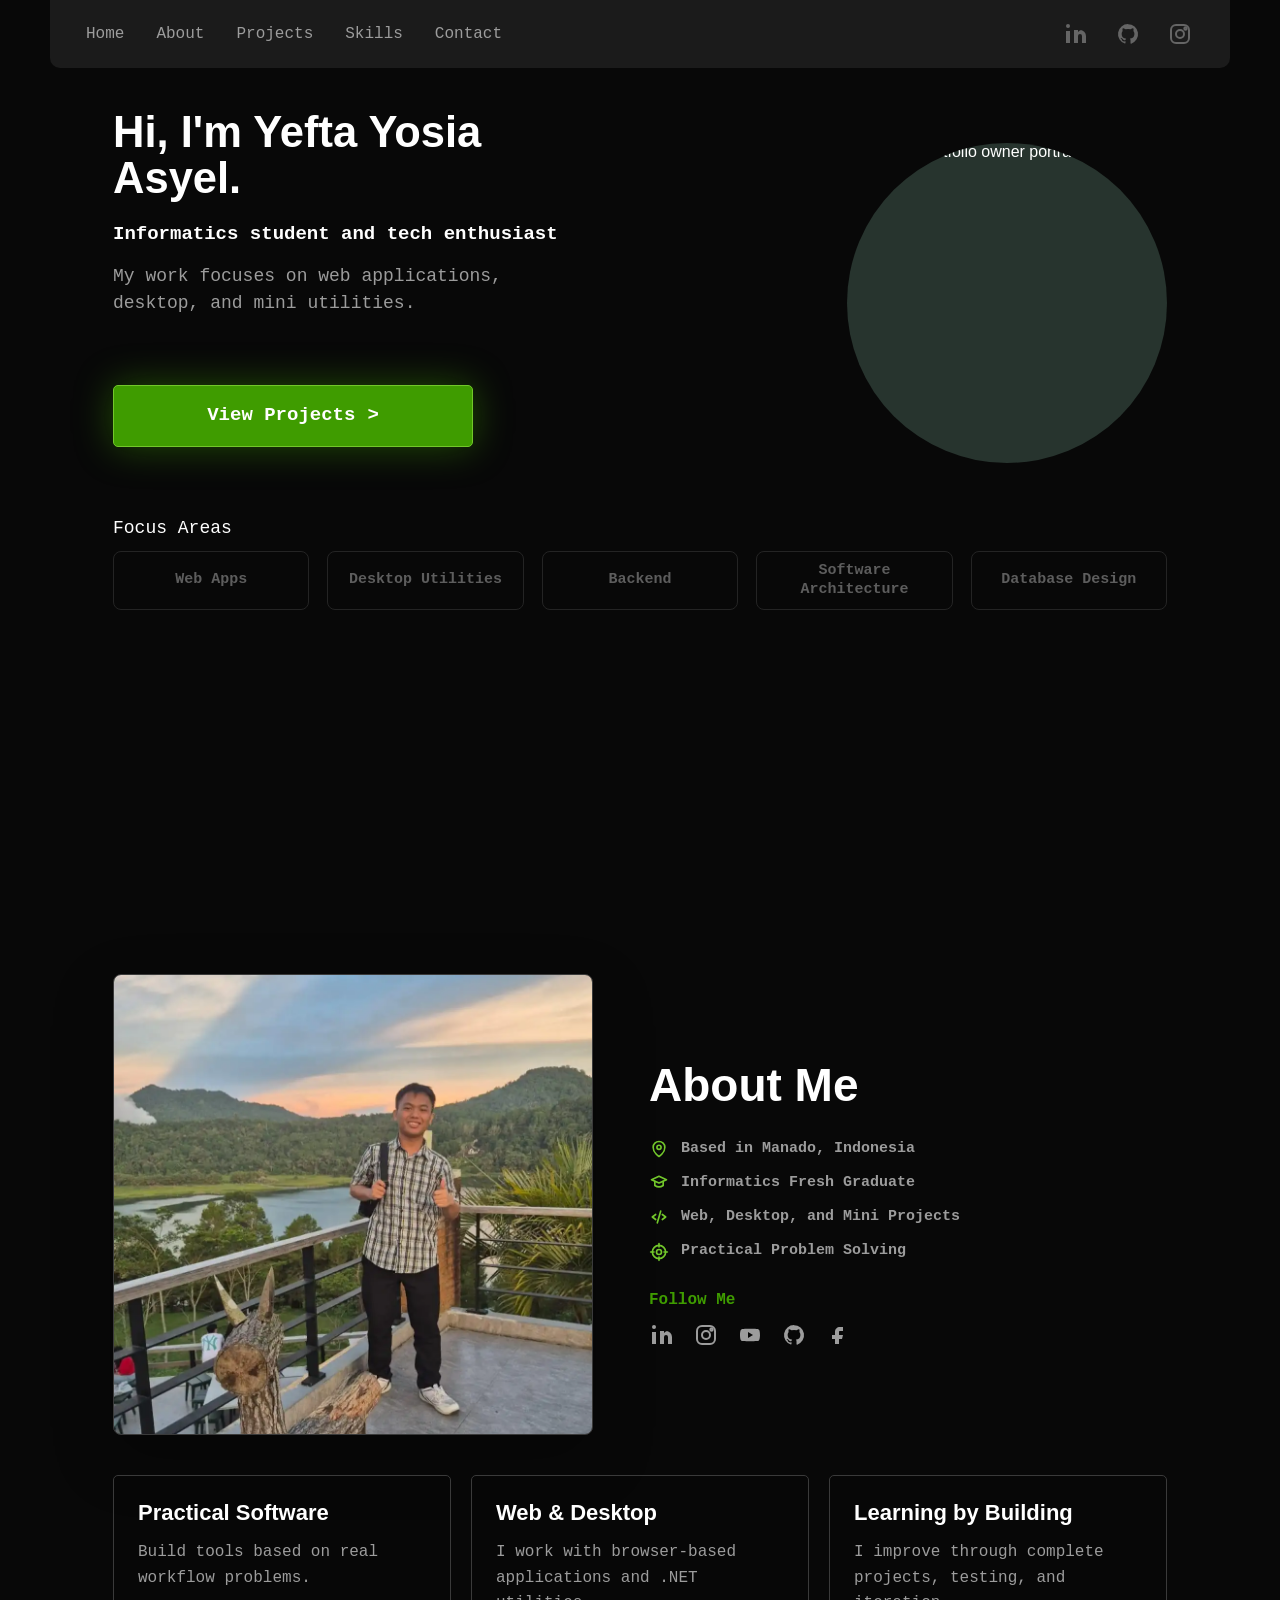
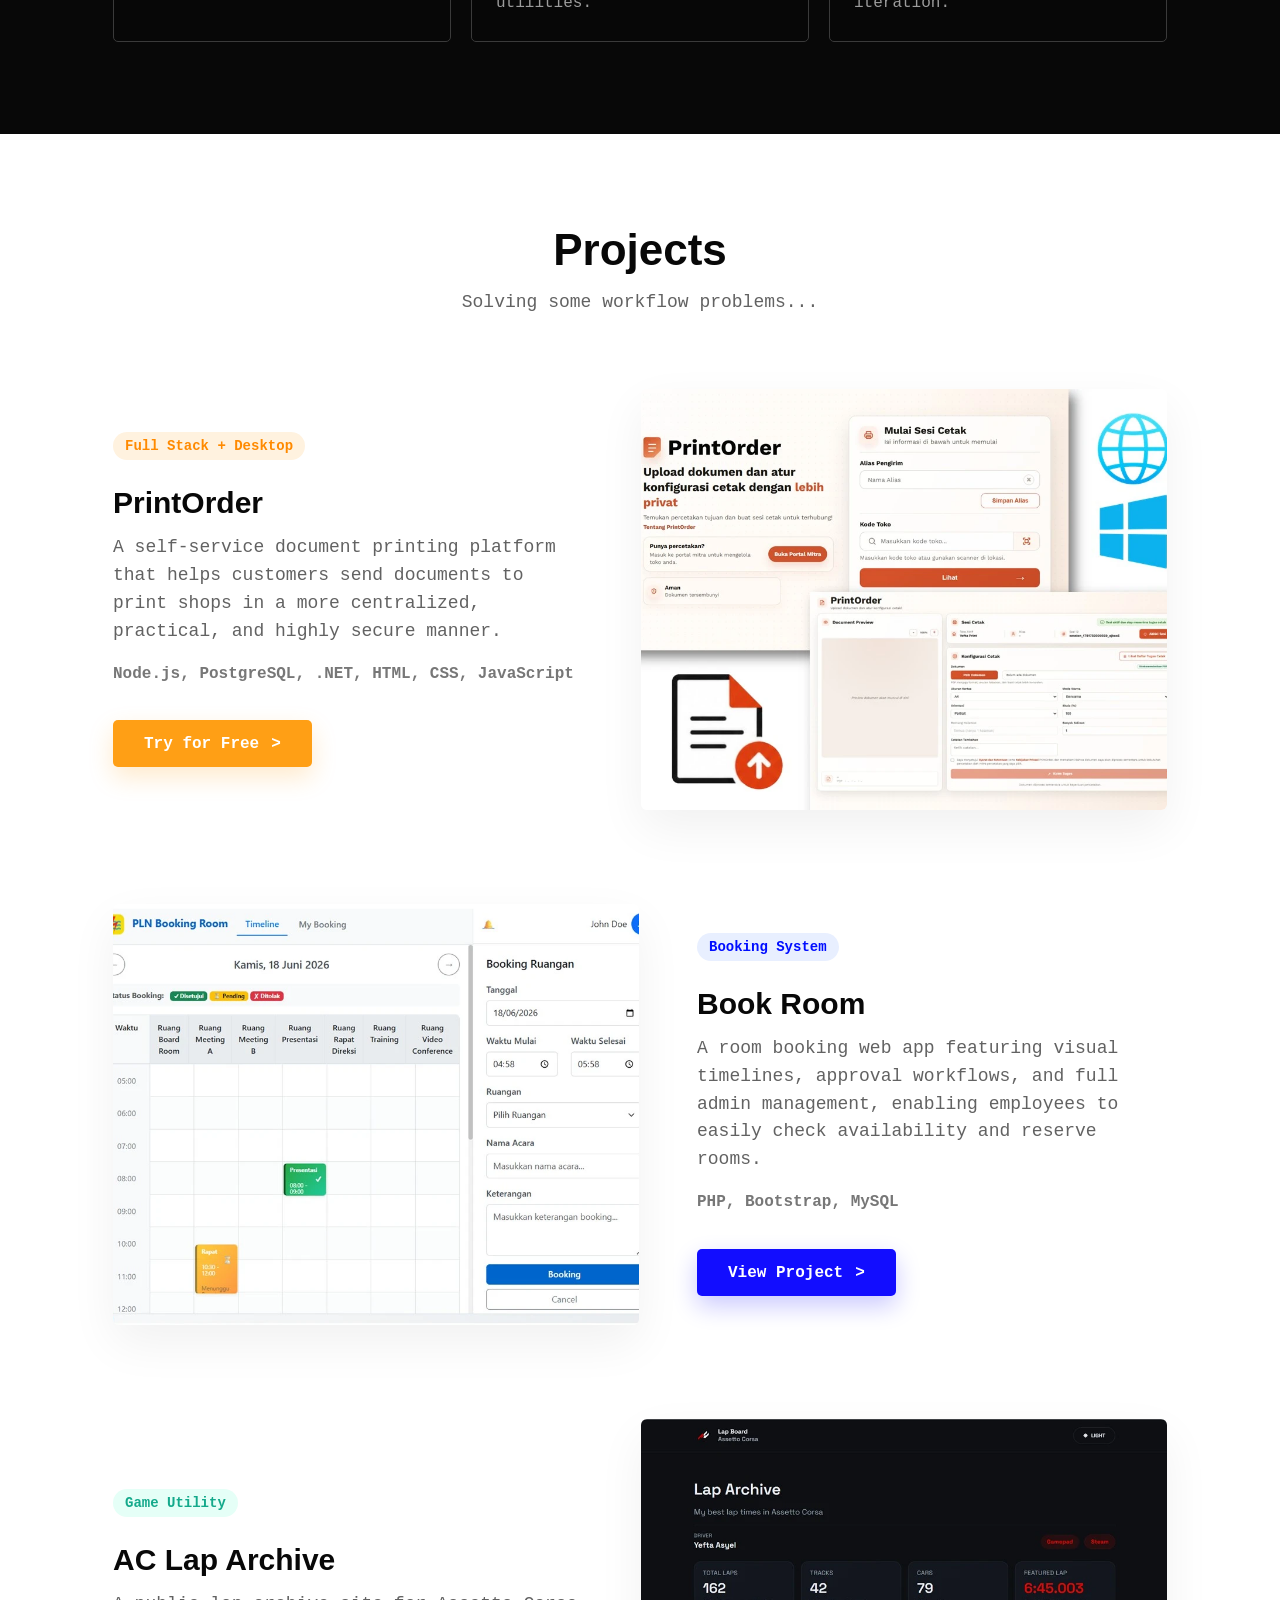
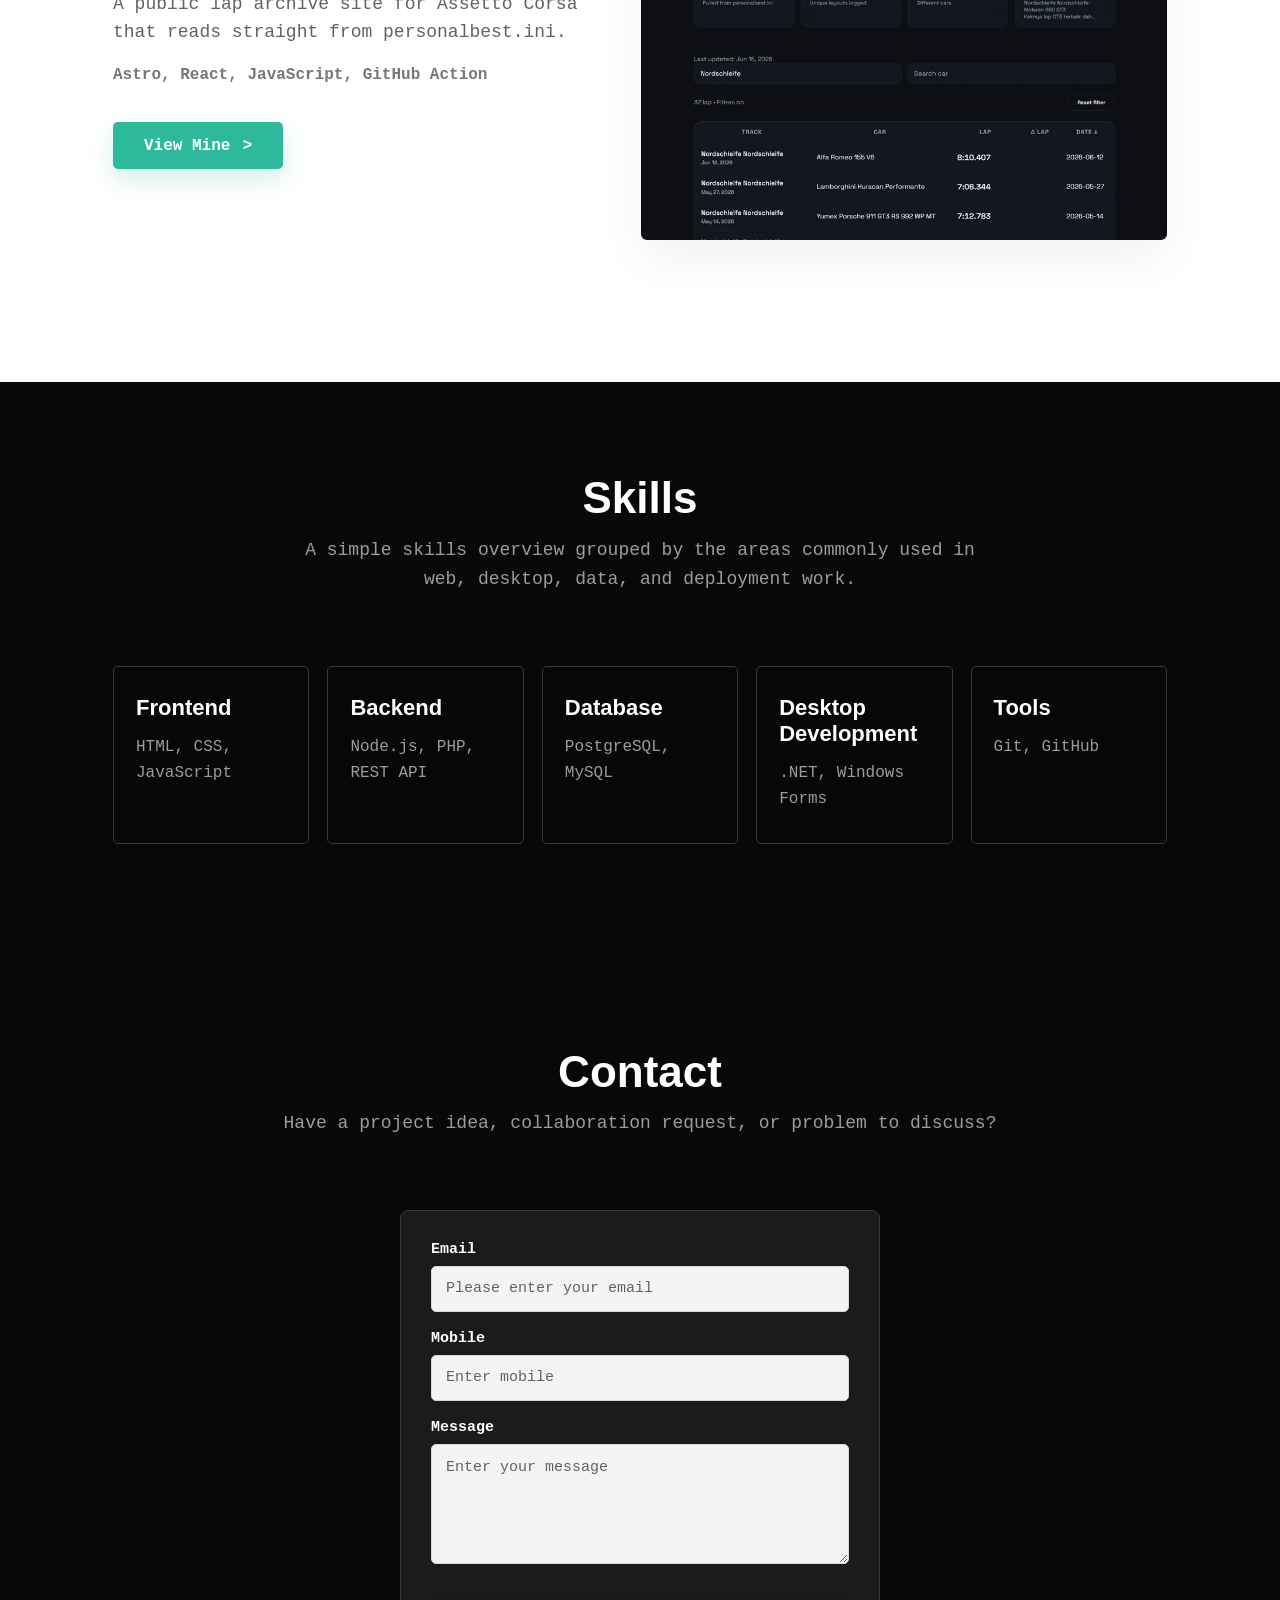
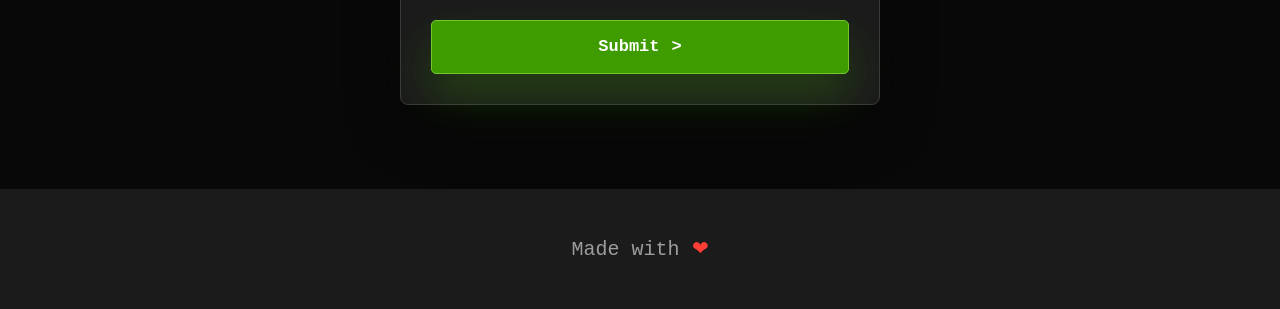
==== index.html @ e1fd6b93 "rapikan kontak" ====
<!doctype html>
<html lang="en">
  <head>
    <meta charset="UTF-8" />
    <meta name="viewport" content="width=device-width, initial-scale=1.0" />
    <title>Portfolio</title>
    <link rel="stylesheet" href="styles.css" />
  </head>
  <body>
    <header class="site-header" aria-label="Primary navigation">
      <button
        class="nav-toggle"
        type="button"
        aria-label="Open navigation"
        aria-controls="primary-navigation"
        aria-expanded="false"
      >
        <span aria-hidden="true"></span>
        <span aria-hidden="true"></span>
        <span aria-hidden="true"></span>
      </button>

      <div class="nav-overlay" hidden></div>

      <div class="nav-shell" id="primary-navigation">
        <button class="nav-close" type="button" aria-label="Close navigation">
          <span aria-hidden="true">x</span>
        </button>

        <a class="nav-link" href="#home">Home</a>
        <a class="nav-link" href="#about">About</a>
        <a class="nav-link" href="#projects">Projects</a>
        <a class="nav-link" href="#skills">Skills</a>
        <a class="nav-link" href="#contact">Contact</a>

        <div class="social-links" aria-label="Social links">
          <a
            href="https://www.linkedin.com/in/yefta-yosia-asyel/"
            aria-label="LinkedIn"
            target="_blank"
            rel="noopener noreferrer"
          >
            <svg aria-hidden="true" viewBox="0 0 24 24">
              <path d="M16 8a6 6 0 0 1 6 6v7h-4v-7a2 2 0 0 0-4 0v7h-4v-13h4v2a5 5 0 0 1 4-2z" />
              <path d="M2 9h4v12h-4z" />
              <circle cx="4" cy="4" r="2" />
            </svg>
          </a>
          <a
            href="https://github.com/yeftakun"
            aria-label="GitHub"
            target="_blank"
            rel="noopener noreferrer"
          >
            <svg aria-hidden="true" viewBox="0 0 24 24">
              <path d="M12 2a10 10 0 0 0-3.16 19.49c.5.09.68-.22.68-.48v-1.7c-2.78.61-3.37-1.18-3.37-1.18-.45-1.16-1.11-1.47-1.11-1.47-.91-.62.07-.61.07-.61 1 .07 1.53 1.03 1.53 1.03.9 1.52 2.35 1.08 2.92.83.09-.65.35-1.08.64-1.33-2.22-.25-4.55-1.11-4.55-4.94 0-1.09.39-1.98 1.03-2.68-.1-.25-.45-1.27.1-2.65 0 0 .84-.27 2.75 1.02a9.54 9.54 0 0 1 5 0c1.91-1.29 2.75-1.02 2.75-1.02.55 1.38.2 2.4.1 2.65.64.7 1.03 1.59 1.03 2.68 0 3.84-2.34 4.69-4.57 4.94.36.31.68.92.68 1.86v2.76c0 .27.18.58.69.48a10 10 0 0 0-3.17-19.49z" />
            </svg>
          </a>
          <a
            href="https://www.instagram.com/yeftaasyel_/"
            aria-label="Instagram"
            target="_blank"
            rel="noopener noreferrer"
          >
            <svg aria-hidden="true" viewBox="0 0 24 24">
              <rect x="3" y="3" width="18" height="18" rx="5" />
              <circle cx="12" cy="12" r="4" />
              <circle cx="17.5" cy="6.5" r="1.2" />
            </svg>
          </a>
        </div>
      </div>
    </header>

    <main>
      <section class="hero-section" id="home">
        <div class="section-container hero-grid">
          <div class="hero-copy">
            <h1>Hi, I'm Yefta Yosia Asyel.</h1>
            <p class="hero-subheading">
              Informatics student and tech enthusiast
            </p>
            <p class="hero-description">
              My work focuses on web applications, desktop, and mini utilities.
            </p>
            <a class="cta-button cta-green" href="#projects">
              View Projects <span aria-hidden="true">></span>
            </a>
          </div>

          <div class="portrait-wrap">
            <img
              src="https://scontent.fmdc6-1.fna.fbcdn.net/v/t39.30808-6/590082887_1522948548824289_4684781760330734778_n.jpg?stp=dst-jpg_tt6&cstp=mx1080x1080&ctp=s1080x1080&_nc_cat=110&ccb=1-7&_nc_sid=a5f93a&_nc_eui2=AeEjIYuPUlAm6ITWFeLBj4G2fKQjZ8ESHdZ8pCNnwRId1uF_0216mT4G0S9GweAR0f6KRs149ihVPIhjVGpaO3bj&_nc_ohc=1sNRe5GZF7UQ7kNvwHxIr3h&_nc_oc=AdouYyumehedOtylFEv841rSH78BgmCfIzrLJ1deoXP-oBXjLKOndJY1gfEC2J34HZI&_nc_zt=23&_nc_ht=scontent.fmdc6-1.fna&_nc_gid=cfUe8DYJibNcv9o11sJKpQ&_nc_ss=7b2a8&oh=00_Af9BgpWBXrJ7CWlkf1gG_jcKTpp5IGpr0DIE8AGZRCFAqA&oe=6A388CBA"
              alt="Smiling portfolio owner portrait"
            />
          </div>
        </div>
        <br>
        <div class="section-container focus-areas">
          <p>Focus Areas</p>
          <div class="focus-grid" aria-label="Current focus areas">
            <div class="focus-card">Web Apps</div>
            <div class="focus-card">Desktop Utilities</div>
            <div class="focus-card">Backend</div>
            <div class="focus-card">Software Architecture</div>
            <div class="focus-card">Database Design</div>
          </div>
        </div>
      </section>

      <section class="about-section" id="about">
        <div class="section-container">
          <div class="about-layout">
            <div class="about-profile">
              <div class="about-image-wrap">
                <img
                  class="about-image"
                  src="assets/about-pic.webp"
                  alt="Yefta Yosia Asyel portrait"
                />
              </div>
            </div>

            <div class="about-info">
              <h2>About Me</h2>
              <div class="about-info-list" aria-label="Background">
                <div class="about-info-item">
                  <svg aria-hidden="true" viewBox="0 0 24 24">
                    <path d="M12 21s7-4.4 7-11a7 7 0 0 0-14 0c0 6.6 7 11 7 11z" />
                    <circle cx="12" cy="10" r="2.5" />
                  </svg>
                  <span>Based in Manado, Indonesia</span>
                </div>
                <div class="about-info-item">
                  <svg aria-hidden="true" viewBox="0 0 24 24">
                    <path d="M3 8l9-4 9 4-9 4-9-4z" />
                    <path d="M7 10v5c3 2 7 2 10 0v-5" />
                  </svg>
                  <span>Informatics Fresh Graduate</span>
                </div>
                <div class="about-info-item">
                  <svg aria-hidden="true" viewBox="0 0 24 24">
                    <path d="M8 9l-4 3 4 3" />
                    <path d="M16 9l4 3-4 3" />
                    <path d="M14 5l-4 14" />
                  </svg>
                  <span>Web, Desktop, and Mini Projects</span>
                </div>
                <div class="about-info-item">
                  <svg aria-hidden="true" viewBox="0 0 24 24">
                    <circle cx="12" cy="12" r="8" />
                    <circle cx="12" cy="12" r="3" />
                    <path d="M12 2v4" />
                    <path d="M12 18v4" />
                    <path d="M2 12h4" />
                    <path d="M18 12h4" />
                  </svg>
                  <span>Practical Problem Solving</span>
                </div>
              </div>

              <div class="about-social">
                <p class="about-social-title">Follow Me</p>
                <div class="about-social-links" aria-label="About social links">
                  <a class="about-social-link" href="https://www.linkedin.com/in/yefta-yosia-asyel" aria-label="LinkedIn">
                    <svg aria-hidden="true" viewBox="0 0 24 24">
                      <path d="M16 8a6 6 0 0 1 6 6v7h-4v-7a2 2 0 0 0-4 0v7h-4v-13h4v2a5 5 0 0 1 4-2z" />
                      <path d="M2 9h4v12h-4z" />
                      <circle cx="4" cy="4" r="2" />
                    </svg>
                  </a>
                  <a class="about-social-link" href="https://www.instagram.com/yeftaasyel_/" aria-label="Instagram">
                    <svg aria-hidden="true" viewBox="0 0 24 24">
                      <rect x="3" y="3" width="18" height="18" rx="5" />
                      <circle cx="12" cy="12" r="4" />
                      <circle cx="17.5" cy="6.5" r="1.2" />
                    </svg>
                  </a>
                  <a class="about-social-link" href="https://www.youtube.com/@yeftakun" aria-label="YouTube">
                    <svg aria-hidden="true" viewBox="0 0 24 24">
                      <path d="M22 12s0-4-1-5.2c-.5-.7-1-.8-1.7-.9-2.5-.2-7.3-.2-7.3-.2s-4.8 0-7.3.2c-.7.1-1.2.2-1.7.9-1 1.2-1 5.2-1 5.2s0 4 1 5.2c.5.7 1 .8 1.7.9 2.5.2 7.3.2 7.3.2s4.8 0 7.3-.2c.7-.1 1.2-.2 1.7-.9 1-1.2 1-5.2 1-5.2z" />
                      <path d="M10 9l5 3-5 3z" fill="#080808" />
                    </svg>
                  </a>
                  <a class="about-social-link" href="https://github.com/yeftakun" aria-label="GitHub">
                    <svg aria-hidden="true" viewBox="0 0 24 24">
                      <path d="M12 2a10 10 0 0 0-3.16 19.49c.5.09.68-.22.68-.48v-1.7c-2.78.61-3.37-1.18-3.37-1.18-.45-1.16-1.11-1.47-1.11-1.47-.91-.62.07-.61.07-.61 1 .07 1.53 1.03 1.53 1.03.9 1.52 2.35 1.08 2.92.83.09-.65.35-1.08.64-1.33-2.22-.25-4.55-1.11-4.55-4.94 0-1.09.39-1.98 1.03-2.68-.1-.25-.45-1.27.1-2.65 0 0 .84-.27 2.75 1.02a9.54 9.54 0 0 1 5 0c1.91-1.29 2.75-1.02 2.75-1.02.55 1.38.2 2.4.1 2.65.64.7 1.03 1.59 1.03 2.68 0 3.84-2.34 4.69-4.57 4.94.36.31.68.92.68 1.86v2.76c0 .27.18.58.69.48a10 10 0 0 0-3.17-19.49z" />
                    </svg>
                  </a>
                  <a class="about-social-link" href="https://www.facebook.com/yeftaasyel.34" aria-label="Facebook">
                    <svg aria-hidden="true" viewBox="0 0 24 24">
                      <path d="M14 8h3v-4h-3c-3 0-5 2-5 5v3h-3v4h3v5h4v-5h3l1-4h-4v-3c0-.6.4-1 1-1z" />
                    </svg>
                  </a>
                </div>
              </div>
            </div>
          </div>

          <div class="about-highlight-grid">
            <article class="about-card">
              <h3>Practical Software</h3>
              <p>
                Build tools based on real workflow problems.
              </p>
            </article>
            <article class="about-card">
              <h3>Web &amp; Desktop</h3>
              <p>
                I work with browser-based applications and .NET
                utilities.
              </p>
            </article>
            <article class="about-card">
              <h3>Learning by Building</h3>
              <p>
                I improve through complete projects, testing, and iteration.
              </p>
            </article>
          </div>
        </div>
      </section>

      <section class="project-section" id="projects">
        <div class="section-container">
          <div class="section-heading">
            <h2>Projects</h2>
            <p>
              Solving some workflow problems...
            </p>
          </div>

          <article class="project-row">
            <div class="project-copy">
              <span class="project-tag tag-orange">Full Stack + Desktop</span>
              <h3>PrintOrder</h3>
              <p>
                A self-service document printing platform that helps customers send documents to print shops in a more centralized, practical, and highly secure manner.
              </p>
              <p class="project-stack">Node.js, PostgreSQL, .NET, HTML, CSS, JavaScript</p>
              <a class="cta-button cta-orange" href="https://printorder.web.id">
                Try for Free <span aria-hidden="true">></span>
              </a>
            </div>
            <img
              class="project-image"
              src="assets/proj-printorder.webp"
              alt="UX wireframe workspace"
            />
          </article>

          <article class="project-row project-row-reverse">
            <div class="project-copy">
              <span class="project-tag tag-blue">Booking System</span>
              <h3>Book Room</h3>
              <p>
                A room booking web app featuring visual timelines, approval workflows, and full admin management, enabling employees to easily check availability and reserve rooms.
              </p>
              <p class="project-stack">PHP, Bootstrap, MySQL</p>
              <a class="cta-button cta-blue" href="project-book-room.html">
                View Project <span aria-hidden="true">></span>
              </a>
            </div>
            <img
              class="project-image"
              src="assets/proj-book.webp"
              alt="Tablet with visual design sketches"
            />
          </article>

          <article class="project-row">
            <div class="project-copy">
              <span class="project-tag tag-teal">Game Utility</span>
              <h3>AC Lap Archive</h3>
              <p>
                A public lap archive site for Assetto Corsa that reads straight from <code>personalbest.ini</code>.
              </p>
              <p class="project-stack">Astro, React, JavaScript, GitHub Action</p>
              <a class="cta-button cta-teal" href="https://aclap.yeftaasyel.my.id">
                View Mine <span aria-hidden="true">></span>
              </a>
            </div>
            <img
              class="project-image"
              src="assets/proj-laparchive.webp"
              alt="Design system and analytics screen"
            />
          </article>
        </div>
      </section>

      <section class="skills-section" id="skills">
        <div class="section-container">
          <div class="section-heading">
            <h2>Skills</h2>
            <p>
              A simple skills overview grouped by the areas commonly used in
              web, desktop, data, and deployment work.
            </p>
          </div>

          <div class="skills-grid">
            <article class="skill-card">
              <h3>Frontend</h3>
              <p>HTML, CSS, JavaScript</p>
            </article>
            <article class="skill-card">
              <h3>Backend</h3>
              <p>Node.js, PHP, REST API</p>
            </article>
            <article class="skill-card">
              <h3>Database</h3>
              <p>PostgreSQL, MySQL</p>
            </article>
            <article class="skill-card">
              <h3>Desktop Development</h3>
              <p>.NET, Windows Forms</p>
            </article>
            <article class="skill-card">
              <h3>Tools</h3>
              <p>Git, GitHub</p>
            </article>
          </div>
        </div>
      </section>

      <section class="contact-section" id="contact">
        <div class="section-container">
          <div class="section-heading">
            <h2>Contact</h2>
            <p>
              Have a project idea, collaboration request, or problem to discuss?
            </p>
          </div>

          <div class="contact-card">
            <form
              id="contact-form"
              class="contact-form"
              name="contact"
              method="POST"
              data-netlify="true"
              data-netlify-recaptcha="true"
              netlify-honeypot="bot-field"
              action="/thank-you.html"
            >
              <input type="hidden" name="form-name" value="contact" />
              <input
                type="hidden"
                name="subject"
                value="New message from portfolio contact form"
              />
              <p class="hidden-field" hidden>
                <label>
                  Do not fill this out:
                  <input name="bot-field" tabindex="-1" autocomplete="off" />
                </label>
              </p>

              <label class="form-field">
                <span>Email</span>
                <input
                  type="email"
                  name="email"
                  placeholder="Please enter your email"
                  autocomplete="email"
                  required
                />
              </label>

              <label class="form-field">
                <span>Mobile</span>
                <input
                  type="tel"
                  name="mobile"
                  placeholder="Enter mobile"
                  autocomplete="tel"
                />
              </label>

              <label class="form-field">
                <span>Message</span>
                <textarea
                  name="message"
                  placeholder="Enter your message"
                  required
                ></textarea>
              </label>

              <div class="recaptcha-wrapper">
                <div data-netlify-recaptcha="true"></div>
              </div>

              <button class="cta-button cta-green contact-submit" type="submit">
                Submit <span aria-hidden="true">></span>
              </button>
            </form>
          </div>
        </div>

        <footer class="contact-footer">
          <p>Made with <span aria-hidden="true">&#10084;</span></p>
        </footer>
      </section>
    </main>

    <script>
      const body = document.body;
      const nav = document.querySelector("#primary-navigation");
      const openButton = document.querySelector(".nav-toggle");
      const closeButton = document.querySelector(".nav-close");
      const overlay = document.querySelector(".nav-overlay");
      const navLinks = nav.querySelectorAll("a");
      const mobileNavigation = window.matchMedia("(max-width: 640px)");

      function syncNavigationAccessibility() {
        const isOpen = body.classList.contains("nav-open");

        if (!mobileNavigation.matches) {
          body.classList.remove("nav-open");
          nav.removeAttribute("inert");
          nav.removeAttribute("aria-hidden");
          overlay.hidden = true;
          openButton.setAttribute("aria-expanded", "false");
          return;
        }

        if (isOpen) {
          nav.removeAttribute("inert");
          nav.removeAttribute("aria-hidden");
        } else {
          nav.setAttribute("inert", "");
          nav.setAttribute("aria-hidden", "true");
        }
      }

      function openNavigation() {
        body.classList.add("nav-open");
        openButton.setAttribute("aria-expanded", "true");
        overlay.hidden = false;
        syncNavigationAccessibility();
        closeButton.focus();
      }

      function closeNavigation(restoreFocus = false) {
        body.classList.remove("nav-open");
        openButton.setAttribute("aria-expanded", "false");
        overlay.hidden = true;
        syncNavigationAccessibility();

        if (restoreFocus) {
          openButton.focus();
        }
      }

      openButton.addEventListener("click", openNavigation);
      closeButton.addEventListener("click", () => closeNavigation(true));
      overlay.addEventListener("click", () => closeNavigation(true));
      navLinks.forEach((link) =>
        link.addEventListener("click", () => closeNavigation()),
      );

      document.addEventListener("keydown", (event) => {
        if (event.key === "Escape" && body.classList.contains("nav-open")) {
          closeNavigation(true);
        }
      });

      if (mobileNavigation.addEventListener) {
        mobileNavigation.addEventListener("change", syncNavigationAccessibility);
      } else {
        mobileNavigation.addListener(syncNavigationAccessibility);
      }

      syncNavigationAccessibility();
    </script>
    <script>
      const contactForm = document.querySelector("#contact-form");

      function getRecaptchaToken(form) {
        const recaptchaResponse = form.querySelector(
          'textarea[name="g-recaptcha-response"], input[name="g-recaptcha-response"]',
        );

        return recaptchaResponse?.value?.trim() || "";
      }

      contactForm.addEventListener("submit", async (event) => {
        event.preventDefault();

        if (!contactForm.checkValidity()) {
          contactForm.reportValidity();
          return;
        }

        const recaptchaToken = getRecaptchaToken(contactForm);

        if (!recaptchaToken) {
          alert("Please complete the reCAPTCHA verification before submitting.");
          return;
        }

        const formData = new FormData(contactForm);

        try {
          const response = await fetch("/", {
            method: "POST",
            headers: {
              "Content-Type": "application/x-www-form-urlencoded",
            },
            body: new URLSearchParams(formData).toString(),
          });

          if (!response.ok) {
            throw new Error("Form submission failed");
          }

          window.location.href = "/thank-you.html";
        } catch (error) {
          alert("Message failed to send. Please try again.");
        }
      });
    </script>
  </body>
</html>
---- styles.css ----
:root {
  --black: #080808;
  --panel: #1b1b1b;
  --white: #ffffff;
  --ink: #080808;
  --muted: #9c9c9c;
  --muted-on-light: #626262;
  --dark-muted: #777777;
  --line: #242424;
  --green: #3f9c00;
  --orange: #ff9f15;
  --blue: #120dff;
  --teal: #2eb99c;
  --container: 1472px;
  --content-container: 1054px;
}

* {
  box-sizing: border-box;
}

html {
  scroll-behavior: smooth;
}

body {
  margin: 0;
  background: var(--black);
  color: var(--white);
  font-family: Inter, Arial, Helvetica, sans-serif;
}

.hidden-field {
  display: none;
}

a {
  color: inherit;
  text-decoration: none;
}

a:focus-visible,
button:focus-visible {
  outline: 3px solid #72c72b;
  outline-offset: 4px;
}

img {
  display: block;
  max-width: 100%;
}

.section-container {
  width: min(var(--container), calc(100% - 48px));
  margin: 0 auto;
}

.site-header {
  position: sticky;
  top: 0;
  z-index: 10;
  background: var(--black);
}

.nav-toggle,
.nav-close {
  display: none;
}

.nav-overlay {
  position: fixed;
  inset: 0;
  z-index: 45;
  background: rgba(0, 0, 0, 0.62);
}

.nav-overlay[hidden] {
  display: none;
}

.nav-shell {
  width: min(1776px, calc(100% - 48px));
  min-height: 80px;
  margin: 0 auto;
  padding: 0 112px;
  background: var(--panel);
  border-radius: 0 0 10px 10px;
  display: flex;
  align-items: center;
  gap: 58px;
  color: var(--muted);
  font-family: "Courier New", Courier, monospace;
  font-size: 18px;
  line-height: 1;
}

.nav-link {
  white-space: nowrap;
  transition: color 160ms ease;
}

.nav-link:hover,
.nav-link:focus-visible {
  color: var(--white);
}

.social-links {
  margin-left: auto;
  display: flex;
  align-items: center;
  gap: 24px;
  color: #656565;
}

.social-links a {
  width: 28px;
  height: 28px;
  display: inline-flex;
  align-items: center;
  justify-content: center;
  transition: color 160ms ease;
}

.social-links svg {
  width: 24px;
  height: 24px;
  display: block;
  fill: currentColor;
}

.social-links a[aria-label="Instagram"] svg {
  fill: none;
  stroke: currentColor;
  stroke-width: 2;
}

.social-links a:hover,
.social-links a:focus-visible {
  color: var(--white);
}

.hero-section {
  min-height: calc(100vh - 80px);
  padding-bottom: 28px;
  background: var(--black);
}

.hero-section .section-container {
  width: min(var(--content-container), calc(100% - 48px));
}

.hero-grid {
  min-height: 390px;
  padding-top: 42px;
  display: grid;
  grid-template-columns: minmax(0, 460px) minmax(300px, 360px);
  align-items: center;
  justify-content: space-between;
  gap: 64px;
}

.hero-copy {
  max-width: 460px;
}

.hero-copy h1 {
  margin: 0 0 20px;
  color: var(--white);
  font-size: clamp(40px, 3.4vw, 50px);
  line-height: 1.05;
  font-weight: 800;
}

.hero-copy p {
  max-width: 460px;
  margin: 0;
  color: var(--muted);
  font-family: "Courier New", Courier, monospace;
  font-size: 18px;
  line-height: 1.5;
}

.hero-copy .hero-subheading {
  margin-bottom: 14px;
  color: var(--white);
  font-size: 19px;
  font-weight: 700;
  line-height: 1.45;
}

.hero-copy .hero-description {
  margin-bottom: 40px;
}

.cta-button {
  width: fit-content;
  min-height: 47px;
  margin-top: 52px;
  padding: 0 30px;
  border-radius: 5px;
  display: inline-flex;
  align-items: center;
  justify-content: center;
  gap: 12px;
  color: var(--white);
  font-family: "Courier New", Courier, monospace;
  font-size: 16px;
  font-weight: 700;
  line-height: 1;
  border: 1px solid transparent;
  transition:
    transform 160ms ease,
    box-shadow 160ms ease,
    filter 160ms ease;
}

.hero-copy .cta-button {
  width: min(360px, 100%);
  min-width: 0;
  min-height: 62px;
  margin-top: 28px;
  padding: 0 32px;
  font-size: 19px;
  margin-bottom: 50px;
}

.cta-button:hover,
.cta-button:focus-visible {
  transform: translateY(-2px);
  filter: brightness(1.04);
}

.cta-green {
  background: var(--green);
  border-color: #72c72b;
  box-shadow: 0 0 38px rgba(63, 156, 0, 0.46);
}

.cta-orange {
  background: var(--orange);
  box-shadow: 0 10px 24px rgba(255, 159, 21, 0.22);
}

.cta-blue {
  background: var(--blue);
  box-shadow: 0 10px 24px rgba(18, 13, 255, 0.22);
}

.cta-teal {
  background: var(--teal);
  box-shadow: 0 10px 24px rgba(46, 185, 156, 0.22);
}

.portrait-wrap {
  width: min(320px, 100%);
  aspect-ratio: 1;
  justify-self: end;
  border-radius: 50%;
  overflow: hidden;
  background: #27342e;
}

.portrait-wrap img {
  width: 100%;
  height: 100%;
  object-fit: cover;
  object-position: center top;
}

.focus-areas {
  margin-top: 4px;
}

.focus-areas > p {
  margin: 0 0 14px;
  color: var(--white);
  font-family: "Courier New", Courier, monospace;
  font-size: 18px;
  line-height: 1;
}

.focus-grid {
  display: grid;
  grid-template-columns: repeat(5, minmax(0, 1fr));
  gap: 18px;
}

.focus-card {
  min-height: 56px;
  padding: 10px 14px;
  border: 1px solid var(--line);
  border-radius: 8px;
  display: flex;
  align-items: center;
  justify-content: center;
  color: #5d5d5d;
  font-family: "Courier New", Courier, monospace;
  font-size: 17px;
  font-weight: 800;
  line-height: 1.25;
  text-align: center;
}

.about-section {
  background: var(--black);
  color: var(--white);
  padding: 86px 0 92px;
}

.about-section .section-container,
.project-section .section-container,
.skills-section .section-container {
  width: min(var(--content-container), calc(100% - 48px));
}

.skills-section .section-heading h2 {
  color: var(--white);
}

.skills-section .section-heading p {
  color: var(--muted);
}

.about-layout {
  display: grid;
  grid-template-columns: minmax(320px, 480px) minmax(0, 1fr);
  gap: 56px;
  align-items: center;
  margin-bottom: 40px;
}

.about-profile {
  min-width: 0;
}

.about-image-wrap {
  width: 100%;
  aspect-ratio: 5 / 4.8;
  border: 1px solid #3a3a3a;
  border-radius: 8px;
  background: var(--panel);
  overflow: hidden;
  box-shadow: 0 22px 60px rgba(0, 0, 0, 0.28);
}

.about-image {
  width: 100%;
  height: 100%;
  object-fit: cover;
  object-position: center top;
}

.about-info {
  min-width: 0;
}

.about-social-title {
  margin: 0 0 14px;
  color: var(--green);
  font-family: "Courier New", Courier, monospace;
  font-size: 16px;
  font-weight: 700;
  line-height: 1;
}

.about-info h2 {
  max-width: 640px;
  margin: 0 0 20px;
  color: var(--white);
  font-size: clamp(34px, 4vw, 46px);
  line-height: 1.08;
  font-weight: 800;
}

.about-info > p {
  max-width: 680px;
  margin: 0;
  color: var(--muted);
  font-family: "Courier New", Courier, monospace;
  font-size: 18px;
  line-height: 1.6;
}

.about-info-list {
  margin-top: 28px;
  display: grid;
  grid-template-columns: 1fr;
  gap: 14px;
}

.about-info-item {
  display: flex;
  align-items: center;
  gap: 12px;
  color: var(--muted);
  font-family: "Courier New", Courier, monospace;
  font-size: 15px;
  font-weight: 700;
  line-height: 1.35;
}

.about-info-item svg {
  width: 20px;
  height: 20px;
  flex: 0 0 auto;
  fill: none;
  stroke: #72c72b;
  stroke-width: 2;
  stroke-linecap: round;
  stroke-linejoin: round;
}

.about-social {
  margin-top: 30px;
}

.about-social-links {
  display: flex;
  flex-wrap: wrap;
  gap: 18px;
}

.about-social-link {
  width: 26px;
  height: 26px;
  display: inline-flex;
  align-items: center;
  justify-content: center;
  color: var(--muted);
  transition:
    color 160ms ease,
    transform 160ms ease;
}

.about-social-link svg {
  width: 24px;
  height: 24px;
  display: block;
  fill: currentColor;
}

.about-social-link[aria-label="Instagram"] svg {
  fill: none;
  stroke: currentColor;
  stroke-width: 2;
}

.about-social-link:hover,
.about-social-link:focus-visible {
  color: var(--white);
  transform: translateY(-2px);
}

.about-highlight-grid {
  display: grid;
  grid-template-columns: repeat(3, minmax(0, 1fr));
  gap: 20px;
}

.about-card,
.skill-card {
  border: 1px solid #3a3a3a;
  border-radius: 5px;
  background: rgba(8, 8, 8, 0.24);
}

.about-card {
  min-height: 138px;
  padding: 24px;
}

.about-card h3,
.skill-card h3 {
  margin: 0 0 14px;
  color: var(--white);
  font-size: 22px;
  line-height: 1.2;
  font-weight: 800;
}

.about-card p,
.skill-card p {
  margin: 0;
  color: var(--muted);
  font-family: "Courier New", Courier, monospace;
  font-size: 16px;
  line-height: 1.6;
}

.project-section {
  background: #ffffff;
  color: var(--ink);
  padding: 92px 0 142px;
}

.section-heading {
  max-width: 690px;
  margin: 0 auto 72px;
  text-align: center;
}

.section-heading h2 {
  margin: 0 0 14px;
  color: var(--ink);
  font-size: clamp(36px, 4vw, 44px);
  line-height: 1.1;
  font-weight: 800;
}

.section-heading p {
  margin: 0;
  color: var(--muted-on-light);
  font-family: "Courier New", Courier, monospace;
  font-size: 18px;
  line-height: 1.6;
}

.project-row {
  display: grid;
  grid-template-columns: minmax(0, 470px) minmax(0, 526px);
  align-items: center;
  justify-content: space-between;
  gap: 58px;
  margin-top: 94px;
}

.section-heading + .project-row {
  margin-top: 0;
}

.project-row-reverse {
  grid-template-columns: minmax(0, 526px) minmax(0, 470px);
}

.project-row-reverse .project-copy {
  order: 2;
}

.project-row-reverse .project-image {
  order: 1;
}

.project-copy {
  max-width: 510px;
}

.project-tag {
  min-height: 28px;
  padding: 7px 12px;
  border-radius: 999px;
  display: inline-flex;
  align-items: center;
  font-family: "Courier New", Courier, monospace;
  font-size: 14px;
  font-weight: 700;
  line-height: 1;
}

.tag-orange {
  background: #fff2df;
  color: #ff8a00;
}

.tag-blue {
  background: #e8efff;
  color: #000dff;
}

.tag-teal {
  background: #e5fff7;
  color: #14a98b;
}

.project-copy h3 {
  margin: 26px 0 14px;
  color: var(--ink);
  font-size: 30px;
  line-height: 1.14;
  font-weight: 800;
}

.project-copy p {
  margin: 0;
  color: var(--muted-on-light);
  font-family: "Courier New", Courier, monospace;
  font-size: 18px;
  line-height: 1.55;
}

.project-stack {
  margin-top: 16px !important;
  color: var(--dark-muted) !important;
  font-size: 16px !important;
  font-weight: 700;
}

.project-copy .cta-button {
  margin-top: 34px;
}

.project-image {
  width: 100%;
  aspect-ratio: 5 / 4;
  border-radius: 6px;
  object-fit: cover;
  box-shadow: 0 18px 48px rgba(8, 8, 8, 0.06);
}

.skills-section {
  background: var(--black);
  color: var(--white);
  padding: 92px 0 112px;
}

.skills-grid {
  display: grid;
  grid-template-columns: repeat(5, minmax(0, 1fr));
  gap: 20px;
}

.skill-card {
  min-height: 178px;
  padding: 28px 22px;
}

.contact-section {
  background: var(--black);
  color: var(--white);
  padding: 92px 0 0;
}

.contact-section .section-container {
  width: min(var(--content-container), calc(100% - 48px));
}

.contact-section .section-heading {
  max-width: 860px;
  margin-bottom: 72px;
}

.contact-section .section-heading h2 {
  color: var(--white);
}

.contact-section .section-heading p {
  color: var(--muted);
  font-size: 18px;
  line-height: 1.55;
}

.contact-card {
  width: min(480px, 100%);
  margin: 0 auto;
  padding: 30px;
  border: 1px solid #3a3a3a;
  border-radius: 8px;
  background: var(--panel);
  box-shadow: 0 22px 60px rgba(0, 0, 0, 0.24);
}

.contact-form {
  width: 100%;
  margin: 0 auto;
  display: grid;
  gap: 18px;
}

.form-field {
  display: grid;
  gap: 8px;
  color: var(--white);
  font-family: "Courier New", Courier, monospace;
  font-size: 15px;
  font-weight: 700;
}

.form-field input,
.form-field textarea {
  width: 100%;
  border: 1px solid #d7d7d7;
  border-radius: 5px;
  background: #f4f4f4;
  color: var(--ink);
  font: 15px/1.4 "Courier New", Courier, monospace;
  outline: none;
  transition:
    border-color 160ms ease,
    box-shadow 160ms ease;
}

.form-field input {
  min-height: 46px;
  padding: 0 14px;
}

.form-field textarea {
  min-height: 120px;
  padding: 12px 14px;
  resize: vertical;
}

.form-field input::placeholder,
.form-field textarea::placeholder {
  color: #626262;
}

.form-field input:focus,
.form-field textarea:focus {
  border-color: #72c72b;
  box-shadow: 0 0 0 3px rgba(63, 156, 0, 0.2);
}

.form-field input:focus-visible,
.form-field textarea:focus-visible {
  outline: 3px solid #72c72b;
  outline-offset: 2px;
}

.contact-submit {
  width: 100%;
  min-height: 54px;
  margin-top: 0;
  font-size: 17px;
  box-shadow: 0 22px 46px rgba(63, 156, 0, 0.3);
}

.contact-footer {
  min-height: 120px;
  margin-top: 84px;
  background: var(--panel);
  display: flex;
  align-items: center;
  justify-content: center;
}

.contact-footer p {
  margin: 0;
  color: var(--muted);
  font-family: "Courier New", Courier, monospace;
  font-size: 20px;
}

.contact-footer span {
  color: #ff3f36;
}

.thank-you-page {
  min-height: 100vh;
  background: var(--black);
}

.success-shell {
  min-height: 100vh;
  padding: 48px 24px;
  display: flex;
  align-items: center;
  justify-content: center;
}

.success-panel {
  width: min(560px, 100%);
  text-align: center;
}

.success-kicker {
  margin: 0 0 18px;
  color: var(--green);
  font-family: "Courier New", Courier, monospace;
  font-size: 18px;
  font-weight: 700;
}

.success-panel h1 {
  margin: 0 0 22px;
  color: var(--white);
  font-size: clamp(44px, 6vw, 64px);
  line-height: 1.05;
  font-weight: 800;
}

.success-panel p {
  margin: 0 auto;
  color: var(--muted);
  font-family: "Courier New", Courier, monospace;
  font-size: 19px;
  line-height: 1.6;
}

.success-button {
  min-width: 260px;
  min-height: 64px;
  margin-top: 38px;
  font-size: 18px;
  box-shadow: 0 18px 42px rgba(63, 156, 0, 0.28);
}

@media (max-width: 1280px) {
  .nav-shell {
    width: min(1180px, calc(100% - 48px));
    min-height: 68px;
    padding: 0 36px;
    gap: 32px;
    font-size: 16px;
  }

  .social-links {
    gap: 24px;
  }

  .hero-grid {
    gap: 52px;
  }

  .focus-grid,
  .skills-grid {
    gap: 18px;
  }

  .focus-card {
    font-size: 15px;
  }
}

@media (max-width: 960px) {
  .nav-shell {
    min-height: auto;
    padding: 16px 20px;
    flex-wrap: wrap;
    row-gap: 14px;
  }

  .social-links {
    width: 100%;
    margin-left: 0;
    justify-content: flex-start;
  }

  .hero-section {
    min-height: auto;
    padding-bottom: 42px;
  }

  .hero-grid {
    min-height: auto;
    padding-top: 48px;
    grid-template-columns: 1fr;
  }

  .portrait-wrap {
    width: min(320px, 100%);
    justify-self: start;
  }

  .hero-copy .cta-button {
    width: min(360px, 100%);
    min-width: 0;
  }

  .focus-grid {
    grid-template-columns: repeat(2, minmax(0, 1fr));
  }

  .about-layout,
  .project-row,
  .project-row-reverse {
    grid-template-columns: 1fr;
    gap: 34px;
  }

  .about-layout {
    align-items: start;
  }

  .about-image-wrap {
    max-width: 520px;
  }

  .project-row,
  .project-row-reverse {
    margin-top: 82px;
  }

  .project-row-reverse .project-copy,
  .project-row-reverse .project-image {
    order: initial;
  }

  .about-highlight-grid {
    grid-template-columns: repeat(3, minmax(0, 1fr));
  }

  .project-image {
    max-width: 680px;
  }

  .skills-grid {
    grid-template-columns: repeat(2, minmax(0, 1fr));
  }
}

@media (max-width: 640px) {
  .section-container {
    width: min(var(--container), calc(100% - 32px));
  }

  .hero-section .section-container,
  .about-section .section-container,
  .project-section .section-container,
  .skills-section .section-container,
  .contact-section .section-container {
    width: min(var(--content-container), calc(100% - 32px));
  }

  .site-header {
    position: sticky;
    min-height: 56px;
    padding: 0 16px;
    display: flex;
    align-items: center;
    justify-content: flex-end;
    z-index: 40;
    background: var(--black);
  }

  .nav-open {
    overflow: hidden;
  }

  .nav-toggle {
    width: 42px;
    height: 42px;
    padding: 0;
    border: 1px solid var(--line);
    border-radius: 6px;
    background: var(--panel);
    display: inline-flex;
    flex-direction: column;
    align-items: center;
    justify-content: center;
    gap: 5px;
    color: var(--white);
    cursor: pointer;
  }

  .nav-toggle span {
    width: 18px;
    height: 2px;
    border-radius: 999px;
    background: currentColor;
  }

  .nav-shell {
    position: fixed;
    inset: 0 auto 0 0;
    z-index: 50;
    width: min(300px, 84vw);
    min-height: 100dvh;
    margin: 0;
    padding: 20px 22px 28px;
    border-radius: 0 10px 10px 0;
    display: flex;
    flex-direction: column;
    align-items: flex-start;
    flex-wrap: nowrap;
    gap: 24px;
    overflow-y: auto;
    font-size: 17px;
    white-space: nowrap;
    transform: translateX(-100%);
    box-shadow: 24px 0 60px rgba(0, 0, 0, 0.46);
    transition: transform 180ms ease;
  }

  .nav-open .nav-shell {
    transform: translateX(0);
  }

  .nav-close {
    width: 38px;
    height: 38px;
    margin: 0 0 12px auto;
    padding: 0;
    border: 1px solid var(--line);
    border-radius: 6px;
    background: #111111;
    display: inline-flex;
    align-items: center;
    justify-content: center;
    color: var(--muted);
    font-family: Arial, Helvetica, sans-serif;
    font-size: 22px;
    font-weight: 700;
    line-height: 1;
    cursor: pointer;
  }

  .nav-link {
    width: 100%;
    padding: 8px 0;
    flex: 0 0 auto;
  }

  .social-links {
    width: 100%;
    margin: auto 0 0;
    padding-top: 24px;
    border-top: 1px solid var(--line);
    justify-content: flex-start;
    gap: 22px;
  }

  .social-links a {
    width: 24px;
    height: 24px;
  }

  .social-links svg {
    width: 22px;
    height: 22px;
  }

  .hero-section {
    padding-bottom: 44px;
  }

  .hero-grid {
    padding-top: 34px;
    gap: 26px;
    text-align: center;
  }

  .hero-copy {
    max-width: 100%;
  }

  .hero-copy h1 {
    margin-bottom: 18px;
    font-size: clamp(32px, 9vw, 36px);
  }

  .hero-copy p {
    max-width: 100%;
    font-size: 16px;
    line-height: 1.55;
  }

  .hero-copy .hero-subheading {
    font-size: 17px;
  }

  .hero-copy .cta-button {
    width: 100%;
    min-height: 56px;
    margin-top: 26px;
    padding: 0 22px;
    font-size: 16px;
  }

  .portrait-wrap {
    width: min(220px, 64vw);
    justify-self: center;
    order: -1;
  }

  .focus-areas {
    margin-top: 28px;
  }

  .focus-areas > p {
    margin-bottom: 14px;
    font-size: 15px;
    text-align: center;
  }

  .focus-grid {
    grid-template-columns: repeat(2, minmax(0, 1fr));
    gap: 12px;
  }

  .focus-card {
    min-height: 58px;
    padding: 10px 12px;
    font-size: 14px;
  }

  .focus-card:last-child {
    grid-column: 1 / -1;
  }

  .about-section {
    padding: 56px 0 72px;
  }

  .project-section,
  .skills-section {
    padding: 56px 0 82px;
  }

  .contact-section {
    padding: 56px 0 0;
  }

  .section-heading {
    max-width: 100%;
    margin-bottom: 42px;
    text-align: left;
  }

  .section-heading h2 {
    font-size: 34px;
  }

  .contact-section .section-heading {
    margin-bottom: 38px;
    text-align: center;
  }

  .contact-section .section-heading p {
    font-size: 16px;
    line-height: 1.6;
  }

  .contact-card {
    padding: 20px;
  }

  .section-heading p,
  .about-info > p,
  .project-copy p {
    font-size: 15px;
    line-height: 1.6;
  }

  .about-layout,
  .about-highlight-grid,
  .skills-grid {
    grid-template-columns: 1fr;
    gap: 18px;
  }

  .about-layout {
    margin-bottom: 28px;
  }

  .about-image-wrap {
    max-width: 360px;
    margin: 0 auto;
    aspect-ratio: 5 / 4.8;
  }

  .about-info h2 {
    font-size: 30px;
  }

  .about-info-list {
    margin-top: 22px;
  }

  .about-social {
    margin-top: 24px;
  }

  .about-card,
  .skill-card {
    min-height: auto;
    padding: 24px;
  }

  .about-card h3,
  .skill-card h3 {
    font-size: 20px;
  }

  .about-card p,
  .skill-card p {
    font-size: 15px;
  }

  .project-row,
  .project-row-reverse {
    gap: 22px;
    margin-top: 62px;
  }

  .section-heading + .project-row {
    margin-top: 0;
  }

  .project-row .project-copy,
  .project-row-reverse .project-copy,
  .project-row-reverse .project-image {
    order: initial;
  }

  .project-row .project-image,
  .project-row-reverse .project-image {
    order: -1;
  }

  .project-copy {
    max-width: 100%;
  }

  .project-copy h3 {
    margin: 18px 0 10px;
    font-size: 25px;
  }

  .project-tag {
    min-height: 24px;
    padding: 6px 10px;
    font-size: 12px;
  }

  .project-stack {
    font-size: 14px !important;
  }

  .project-image {
    aspect-ratio: 5 / 4;
    border-radius: 5px;
  }

  .contact-form {
    gap: 16px;
  }

  .form-field {
    gap: 8px;
    font-size: 15px;
  }

  .form-field input,
  .form-field textarea {
    font-size: 15px;
  }

  .form-field input {
    min-height: 44px;
    padding: 0 14px;
  }

  .form-field textarea {
    min-height: 112px;
    padding: 14px;
  }

  .contact-submit.cta-button {
    min-height: 58px;
    margin-top: 2px;
    font-size: 18px;
  }

  .contact-footer {
    min-height: 86px;
    margin-top: 72px;
  }

  .contact-footer p {
    font-size: 16px;
  }

  .success-shell {
    padding: 40px 16px;
  }

  .success-kicker {
    font-size: 15px;
  }

  .success-panel h1 {
    font-size: 38px;
  }

  .success-panel p {
    font-size: 15px;
  }

  .success-button {
    width: 100%;
    min-width: 0;
    min-height: 56px;
    margin-top: 30px;
    font-size: 16px;
  }

  .cta-button {
    width: 100%;
    min-height: 50px;
    margin-top: 26px;
    font-size: 14px;
  }
}

.recaptcha-wrapper {
  display: flex;
  justify-content: center;
  width: 100%;
  margin: 12px 0 8px;
}

.project-detail-page {
  background: var(--black);
  color: var(--white);
  overflow-x: hidden;
}

.project-detail-page .section-container {
  width: min(var(--content-container), calc(100% - 48px));
}

.project-detail-header {
  padding: 88px 0 56px;
  background: var(--black);
}

.project-detail-header-grid {
  display: grid;
  grid-template-columns: minmax(0, 1fr) minmax(240px, 300px);
  gap: 48px;
  align-items: end;
}

.project-detail-header h1 {
  max-width: 760px;
  margin: 26px 0 20px;
  color: var(--white);
  font-size: clamp(42px, 5vw, 68px);
  line-height: 1.02;
  font-weight: 800;
  overflow-wrap: anywhere;
}

.project-detail-summary {
  max-width: 720px;
  margin: 0;
  color: var(--muted);
  font-family: "Courier New", Courier, monospace;
  font-size: 20px;
  line-height: 1.55;
}

.project-detail-actions,
.project-bottom-nav {
  display: flex;
  flex-wrap: wrap;
  gap: 14px;
}

.project-detail-actions {
  justify-content: flex-end;
}

.project-detail-actions .cta-button,
.project-bottom-nav .cta-button {
  min-height: 50px;
  margin-top: 0;
}

.detail-link-button {
  min-height: 50px;
  padding: 0 22px;
  border: 1px solid #3a3a3a;
  border-radius: 5px;
  display: inline-flex;
  align-items: center;
  justify-content: center;
  color: var(--white);
  font-family: "Courier New", Courier, monospace;
  font-size: 16px;
  font-weight: 700;
  line-height: 1;
  transition:
    border-color 160ms ease,
    color 160ms ease,
    transform 160ms ease;
}

.detail-link-button:hover,
.detail-link-button:focus-visible {
  border-color: #72c72b;
  color: #72c72b;
  transform: translateY(-2px);
}

.project-gallery-section {
  padding: 0 0 72px;
}

.project-gallery {
  border: 1px solid var(--line);
  border-radius: 8px;
  background: #111111;
  overflow: hidden;
}

.project-gallery-viewport {
  overflow: hidden;
}

.project-gallery-track {
  display: flex;
  transition: transform 220ms ease;
}

.project-gallery-slide {
  min-width: 100%;
  margin: 0;
  position: relative;
}

.project-gallery-slide img {
  width: 100%;
  aspect-ratio: 5 / 4;
  object-fit: cover;
}

.project-gallery-slide figcaption {
  position: absolute;
  left: 18px;
  bottom: 18px;
  max-width: calc(100% - 36px);
  padding: 10px 14px;
  border: 1px solid rgba(255, 255, 255, 0.12);
  border-radius: 5px;
  background: rgba(8, 8, 8, 0.76);
  color: var(--white);
  font-family: "Courier New", Courier, monospace;
  font-size: 14px;
  line-height: 1.35;
}

.project-gallery-controls {
  min-height: 70px;
  padding: 16px 18px;
  display: flex;
  align-items: center;
  justify-content: space-between;
  gap: 16px;
}

.project-gallery-controls > button {
  width: 42px;
  height: 42px;
  padding: 0;
  border: 1px solid #3a3a3a;
  border-radius: 50%;
  background: var(--panel);
  display: inline-flex;
  align-items: center;
  justify-content: center;
  color: var(--white);
  font-family: "Courier New", Courier, monospace;
  font-size: 22px;
  cursor: pointer;
}

.project-gallery-dots {
  display: flex;
  align-items: center;
  justify-content: center;
  gap: 10px;
}

.project-gallery-dots button {
  width: 10px;
  height: 10px;
  padding: 0;
  border: 0;
  border-radius: 50%;
  background: #4c4c4c;
  cursor: pointer;
}

.project-gallery-dots button.is-active {
  background: #72c72b;
}

.project-detail-content {
  display: grid;
  gap: 28px;
  padding-bottom: 92px;
}

.project-detail-section {
  padding: 32px;
  border: 1px solid #3a3a3a;
  border-radius: 8px;
  background: rgba(8, 8, 8, 0.24);
}

.project-detail-section h2 {
  margin: 0 0 16px;
  color: var(--white);
  font-size: 30px;
  line-height: 1.12;
  font-weight: 800;
}

.project-detail-section p {
  margin: 0;
  color: var(--muted);
  font-family: "Courier New", Courier, monospace;
  font-size: 17px;
  line-height: 1.65;
}

.feature-grid {
  display: grid;
  grid-template-columns: repeat(3, minmax(0, 1fr));
  gap: 18px;
}

.feature-grid article {
  min-height: 150px;
  padding: 24px;
  border: 1px solid var(--line);
  border-radius: 6px;
  background: #111111;
}

.feature-grid h3 {
  margin: 0 0 12px;
  color: var(--white);
  font-size: 20px;
  line-height: 1.2;
  font-weight: 800;
}

.tech-stack-list {
  display: flex;
  flex-wrap: wrap;
  gap: 12px;
}

.tech-stack-list span {
  min-height: 34px;
  padding: 8px 12px;
  border: 1px solid var(--line);
  border-radius: 999px;
  display: inline-flex;
  align-items: center;
  color: var(--muted);
  font-family: "Courier New", Courier, monospace;
  font-size: 14px;
  font-weight: 700;
  line-height: 1;
}

.project-bottom-nav {
  justify-content: space-between;
  align-items: center;
  padding-top: 12px;
}

@media (max-width: 960px) {
  .project-detail-header-grid {
    grid-template-columns: 1fr;
    align-items: start;
  }

  .project-detail-actions {
    justify-content: flex-start;
  }

  .feature-grid {
    grid-template-columns: 1fr;
  }
}

@media (max-width: 640px) {
  .project-detail-page .section-container {
    width: min(var(--content-container), calc(100% - 32px));
  }

  .project-detail-header-grid,
  .project-gallery,
  .project-detail-content {
    max-width: calc(100vw - 32px);
  }

  .project-detail-header {
    padding: 54px 0 38px;
  }

  .project-detail-header h1 {
    max-width: 11ch;
    margin: 18px 0 14px;
    font-size: 32px;
  }

  .project-detail-summary,
  .project-detail-section p {
    font-size: 15px;
  }

  .project-detail-summary {
    max-width: 38ch;
  }

  .project-detail-actions,
  .project-bottom-nav {
    display: grid;
    grid-template-columns: 1fr;
  }

  .detail-link-button,
  .project-detail-actions .cta-button,
  .project-bottom-nav .cta-button {
    width: 100%;
  }

  .project-gallery-section {
    padding-bottom: 44px;
  }

  .project-gallery-slide img {
    aspect-ratio: 5 / 4;
  }

  .project-gallery-slide figcaption {
    position: static;
    max-width: none;
    border-width: 1px 0 0;
    border-radius: 0;
    background: #111111;
  }

  .project-detail-content {
    gap: 18px;
    padding-bottom: 56px;
  }

  .project-detail-section {
    padding: 24px;
  }

  .project-detail-section h2 {
    font-size: 24px;
  }
}
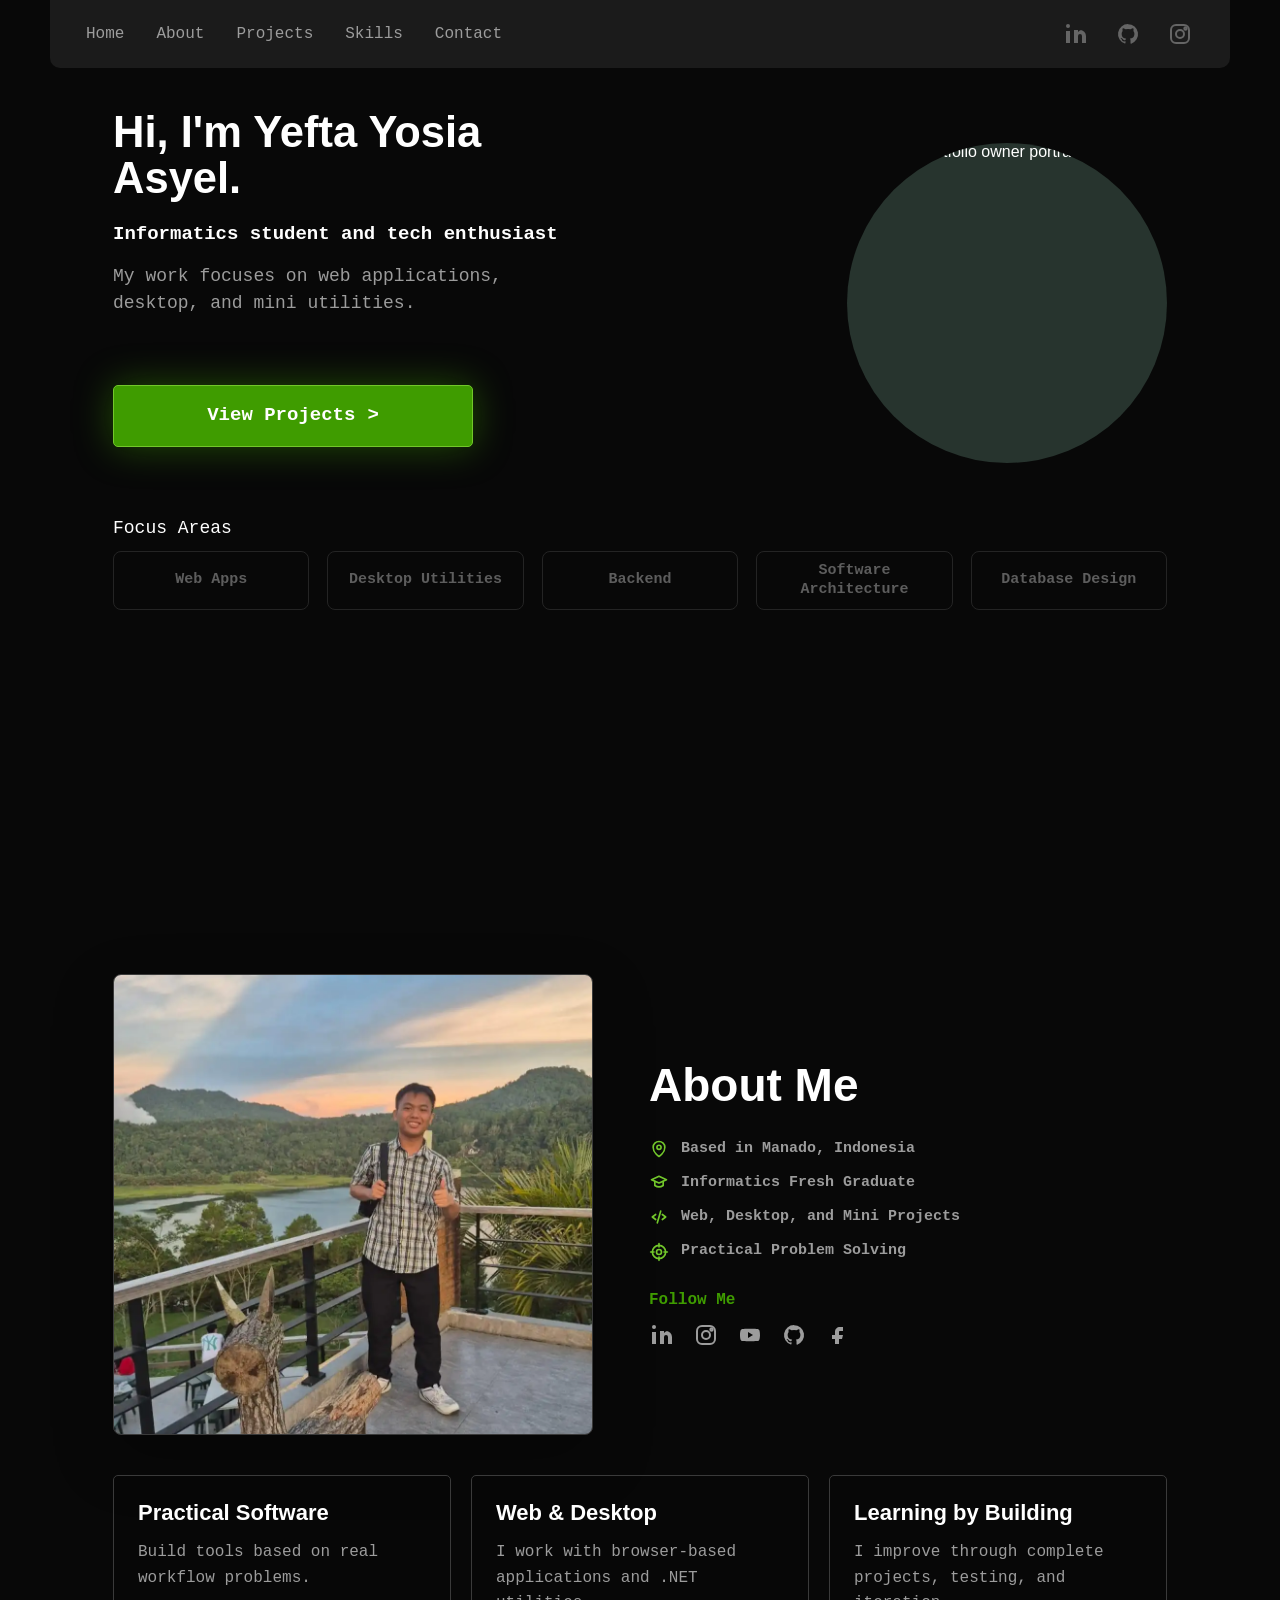
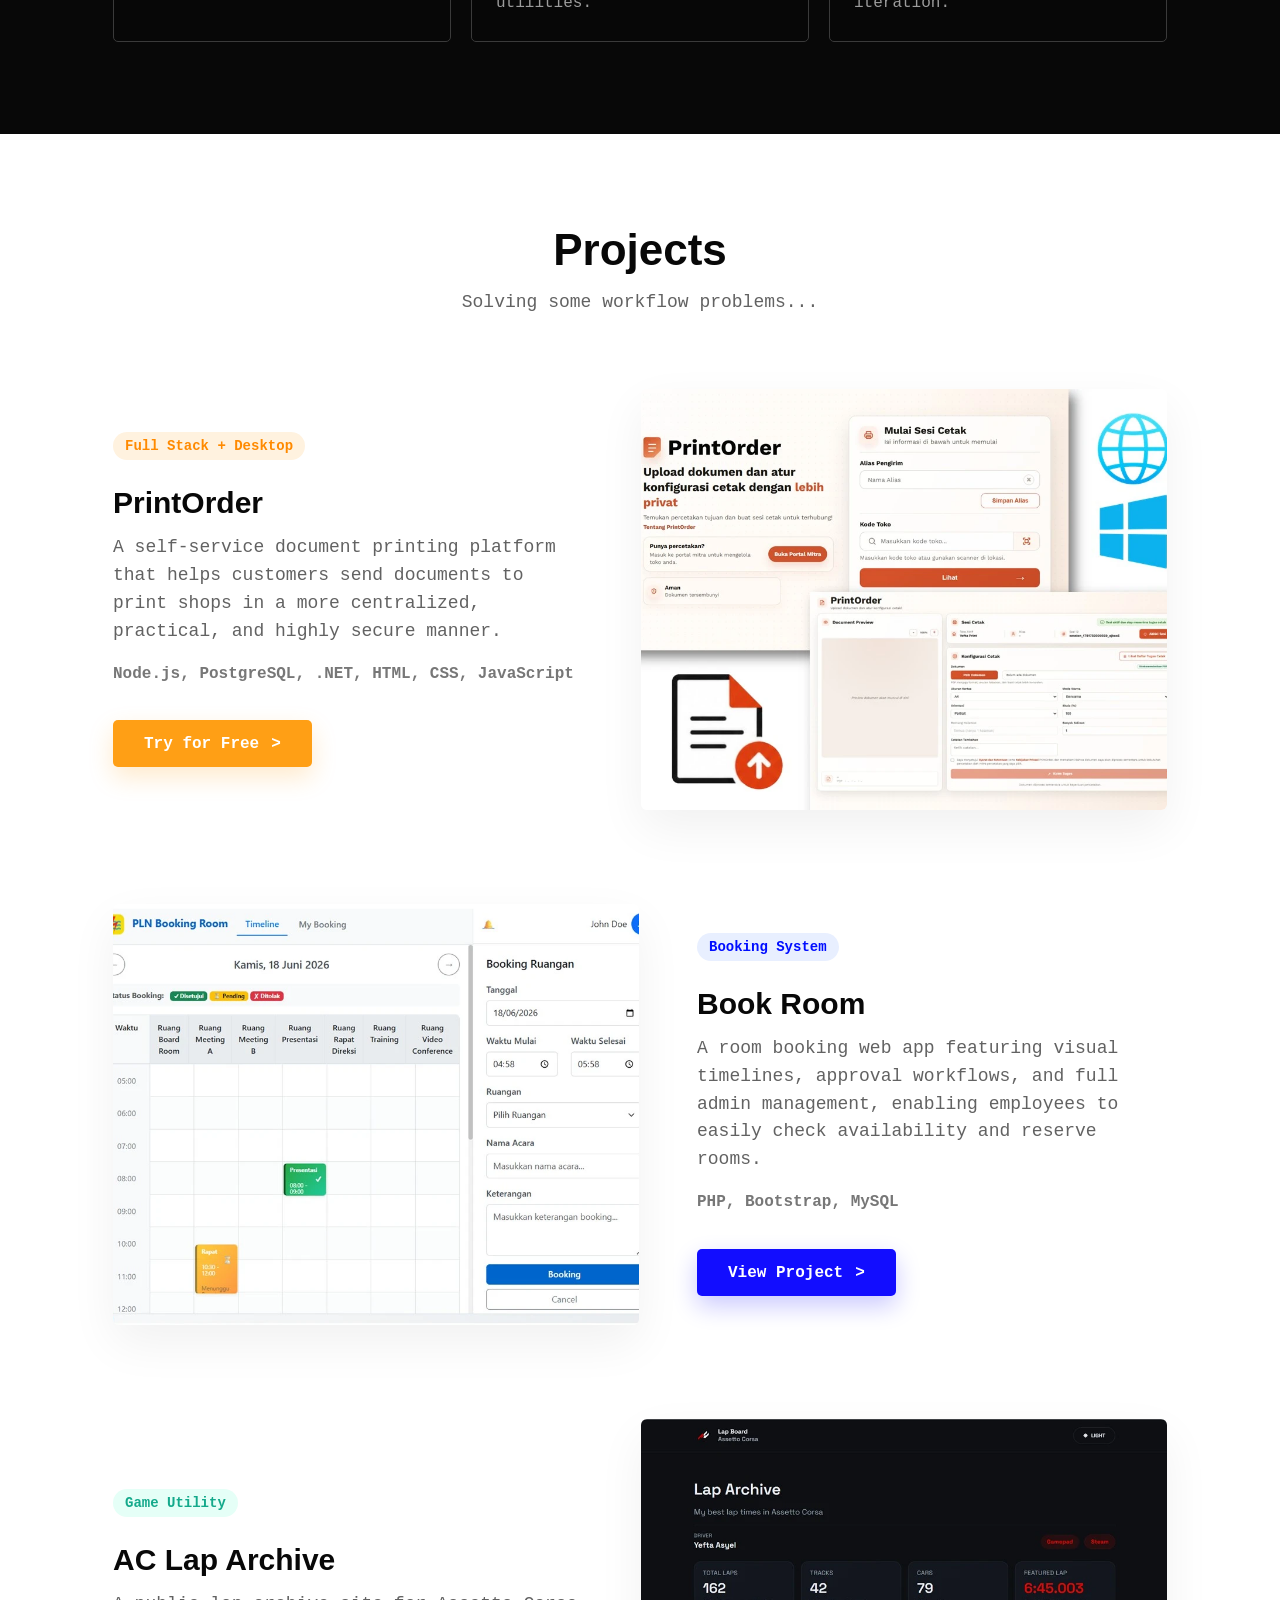
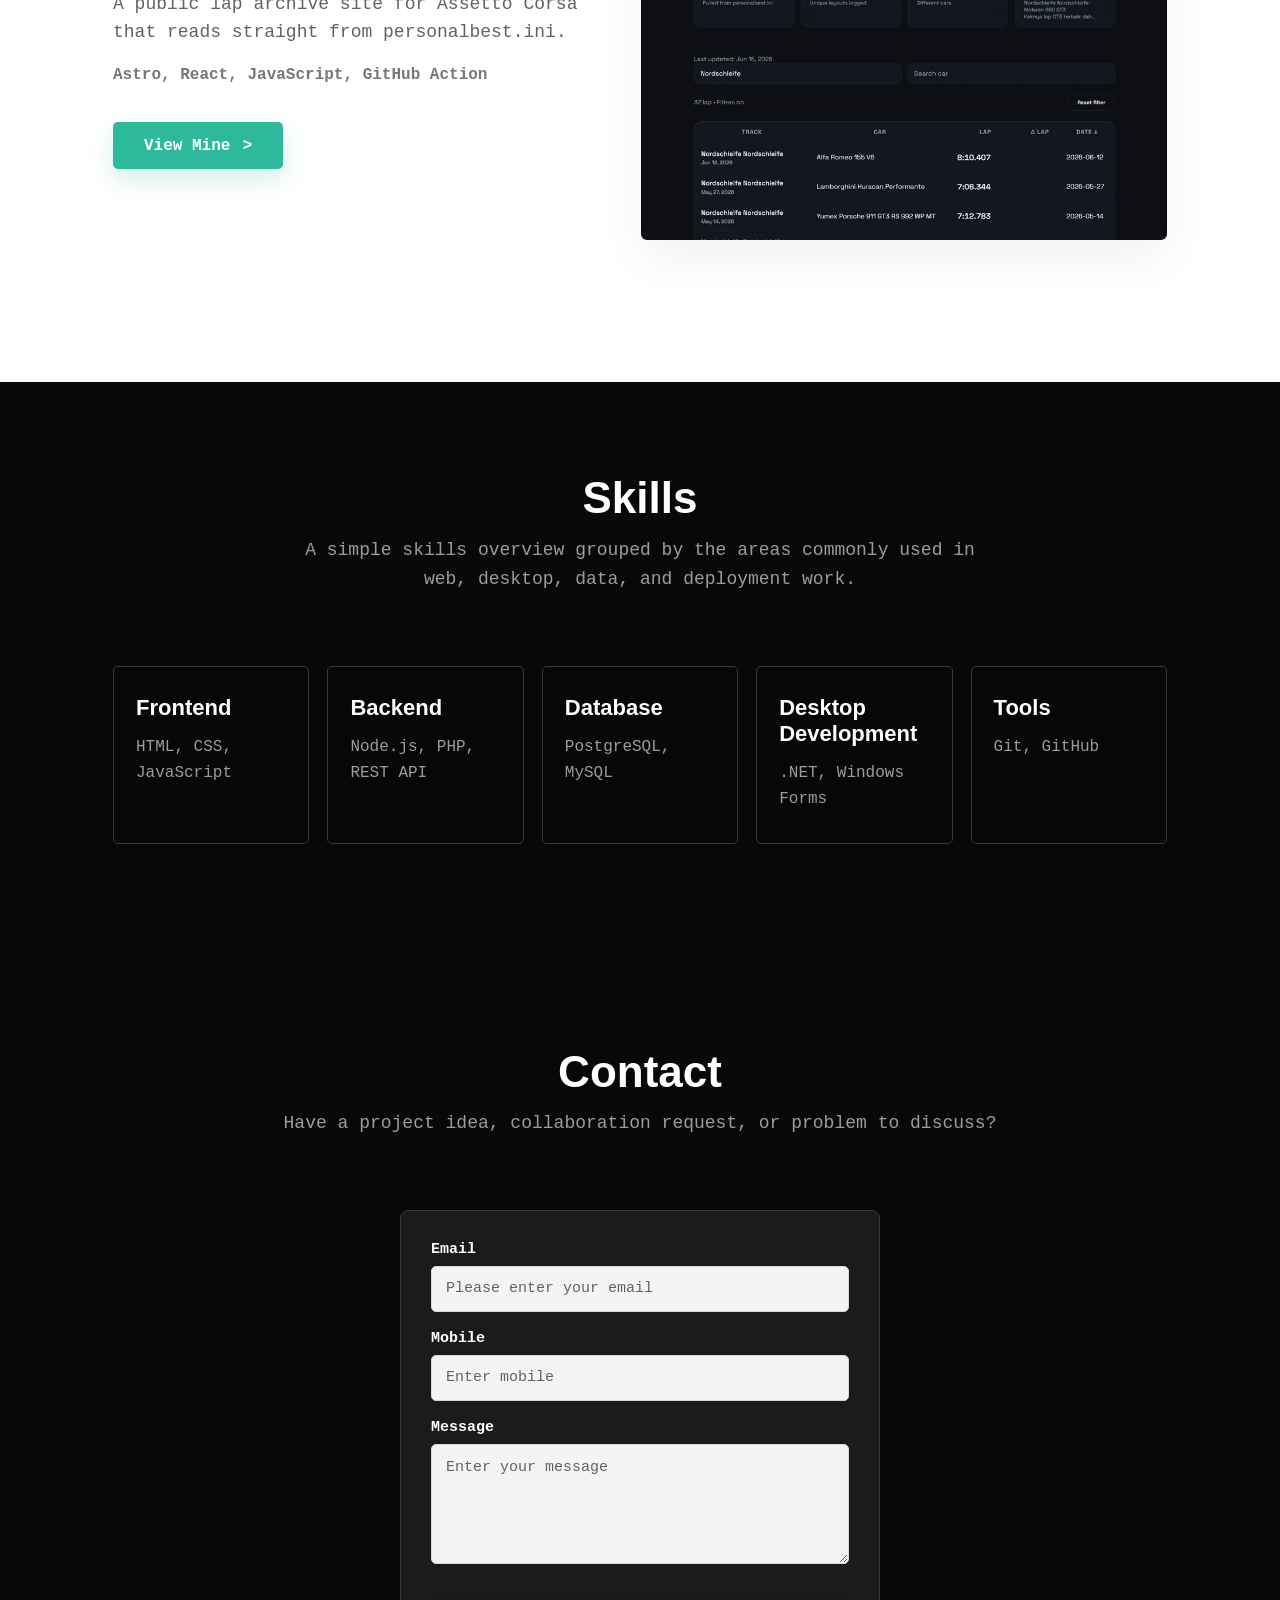
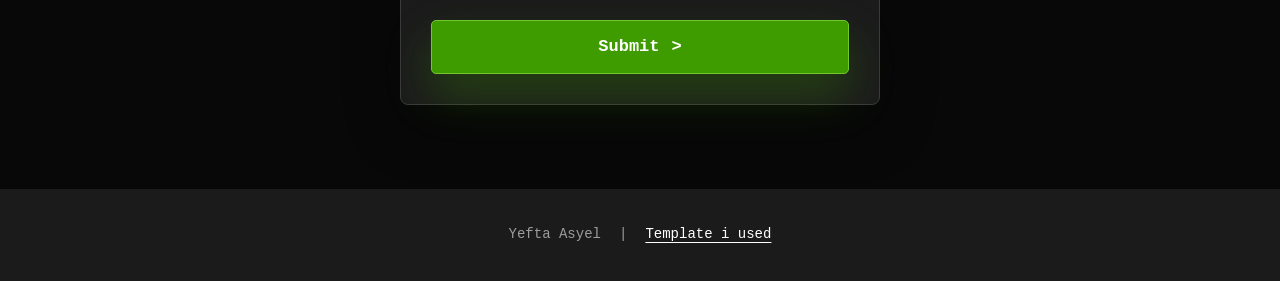
==== commit 805780e2: "footer" ====
--- a/index.html
+++ b/index.html
@@ -399,7 +399,17 @@
         </div>
 
         <footer class="contact-footer">
-          <p>Made with <span aria-hidden="true">&#10084;</span></p>
+          <p>Yefta Asyel</p>
+          <p> | </p>
+          <p>
+            <a
+              href="https://www.figma.com/community/file/1116316830579955404/personal-portfolio-template?q_id=418c8152-67c7-4129-b6ad-55c107531da0"
+              target="_blank"
+              rel="noopener noreferrer"
+            >
+              Template i used
+            </a>
+          </p>
         </footer>
       </section>
     </main>
--- a/styles.css
+++ b/styles.css
@@ -725,23 +725,35 @@
 }
 
 .contact-footer {
-  min-height: 120px;
+  min-height: 92px;
   margin-top: 84px;
+  padding: 24px;
   background: var(--panel);
   display: flex;
   align-items: center;
   justify-content: center;
+  flex-wrap: wrap;
+  gap: 8px 18px;
+  text-align: center;
 }
 
 .contact-footer p {
   margin: 0;
   color: var(--muted);
   font-family: "Courier New", Courier, monospace;
-  font-size: 20px;
-}
-
-.contact-footer span {
-  color: #ff3f36;
+  font-size: 14px;
+  line-height: 1.5;
+}
+
+.contact-footer a {
+  color: var(--white);
+  text-decoration: underline;
+  text-underline-offset: 4px;
+}
+
+.contact-footer a:hover,
+.contact-footer a:focus-visible {
+  color: #72c72b;
 }
 
 .thank-you-page {
@@ -1254,10 +1266,12 @@
   .contact-footer {
     min-height: 86px;
     margin-top: 72px;
+    padding: 22px 16px;
   }
 
   .contact-footer p {
-    font-size: 16px;
+    width: 100%;
+    font-size: 13px;
   }
 
   .success-shell {
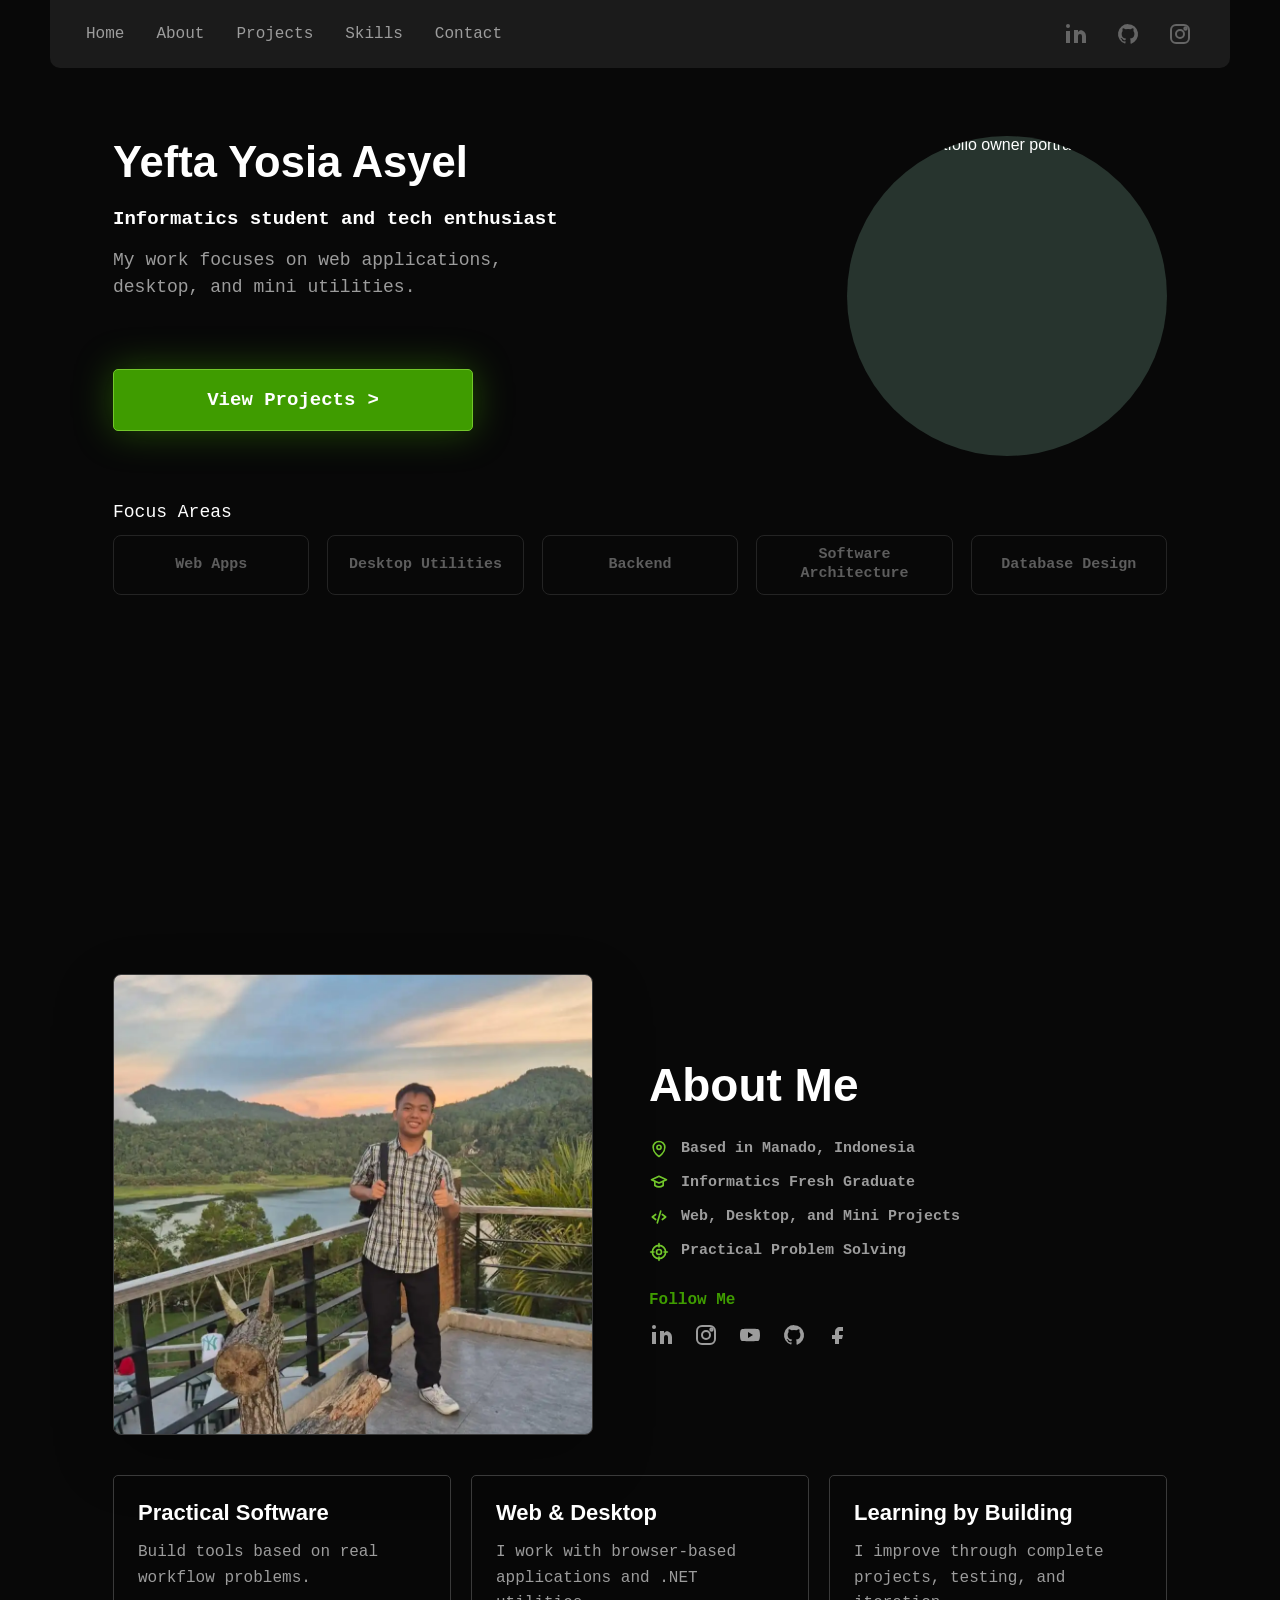
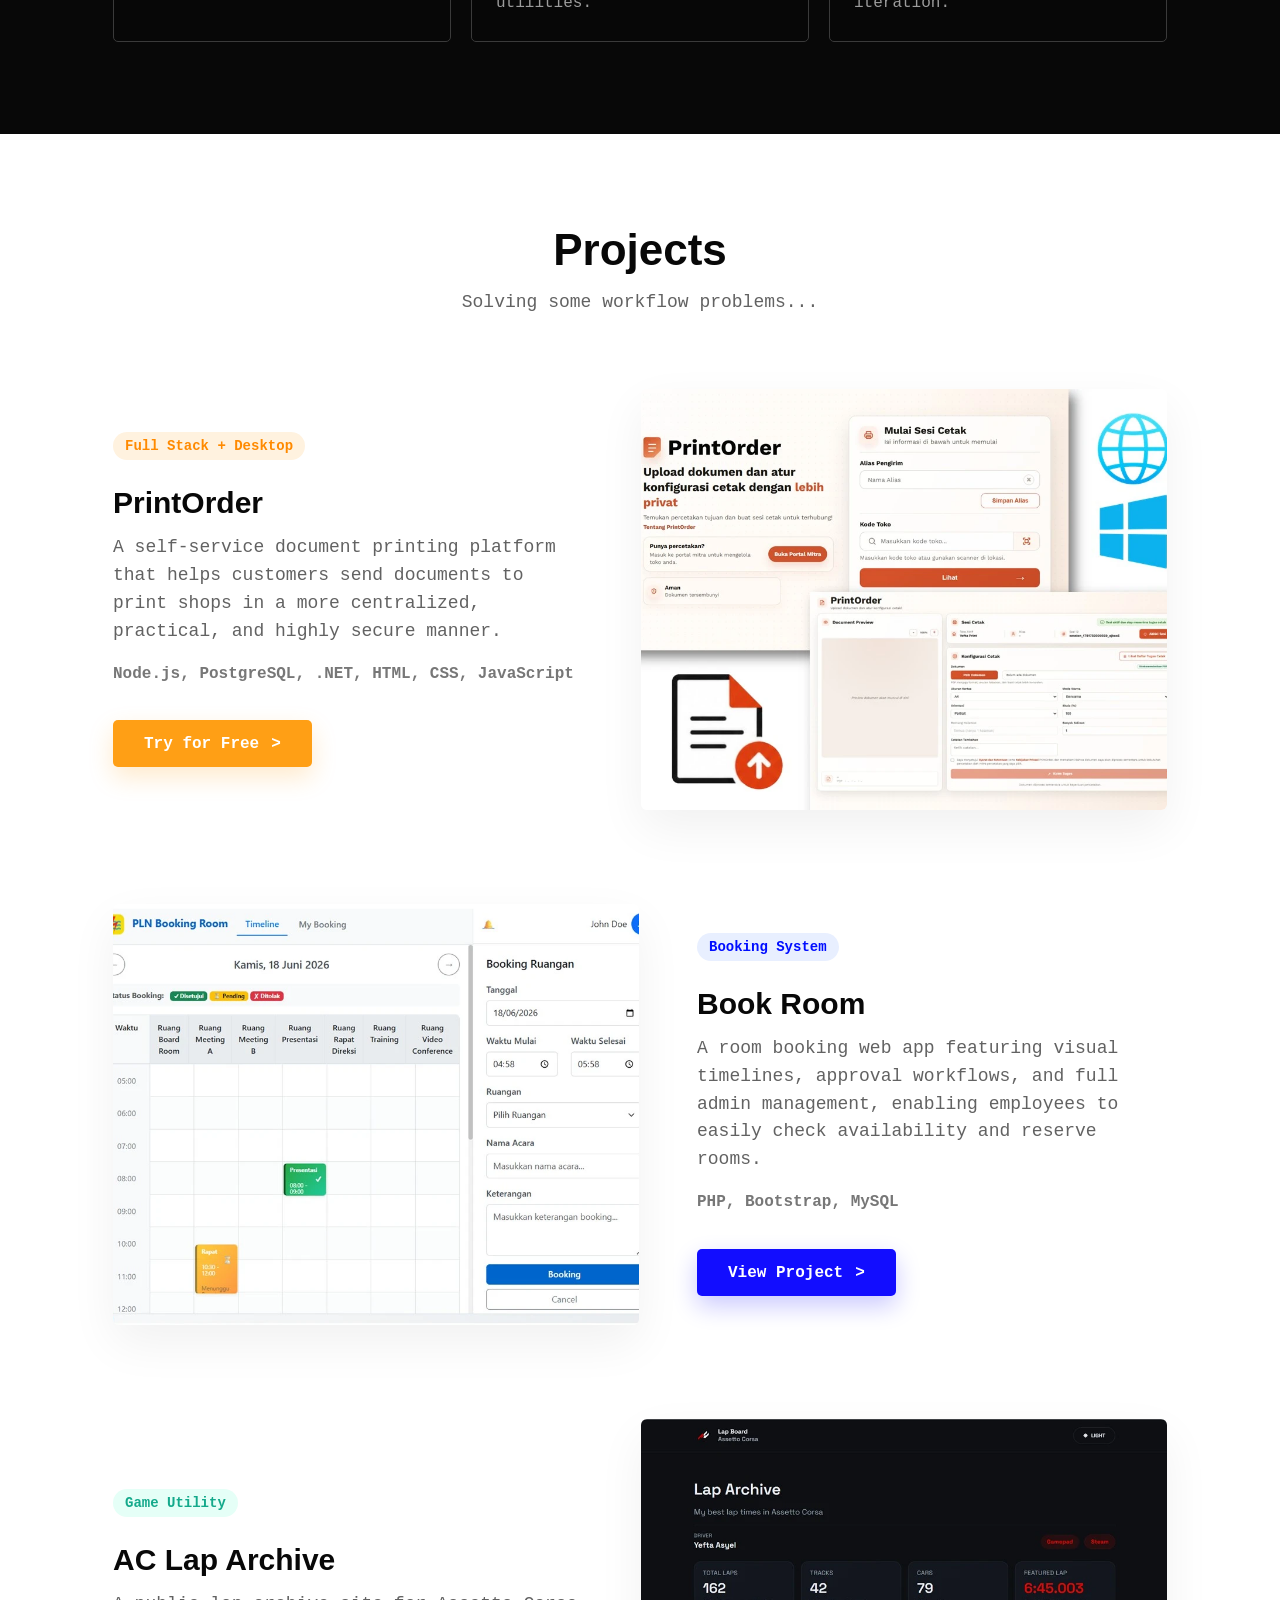
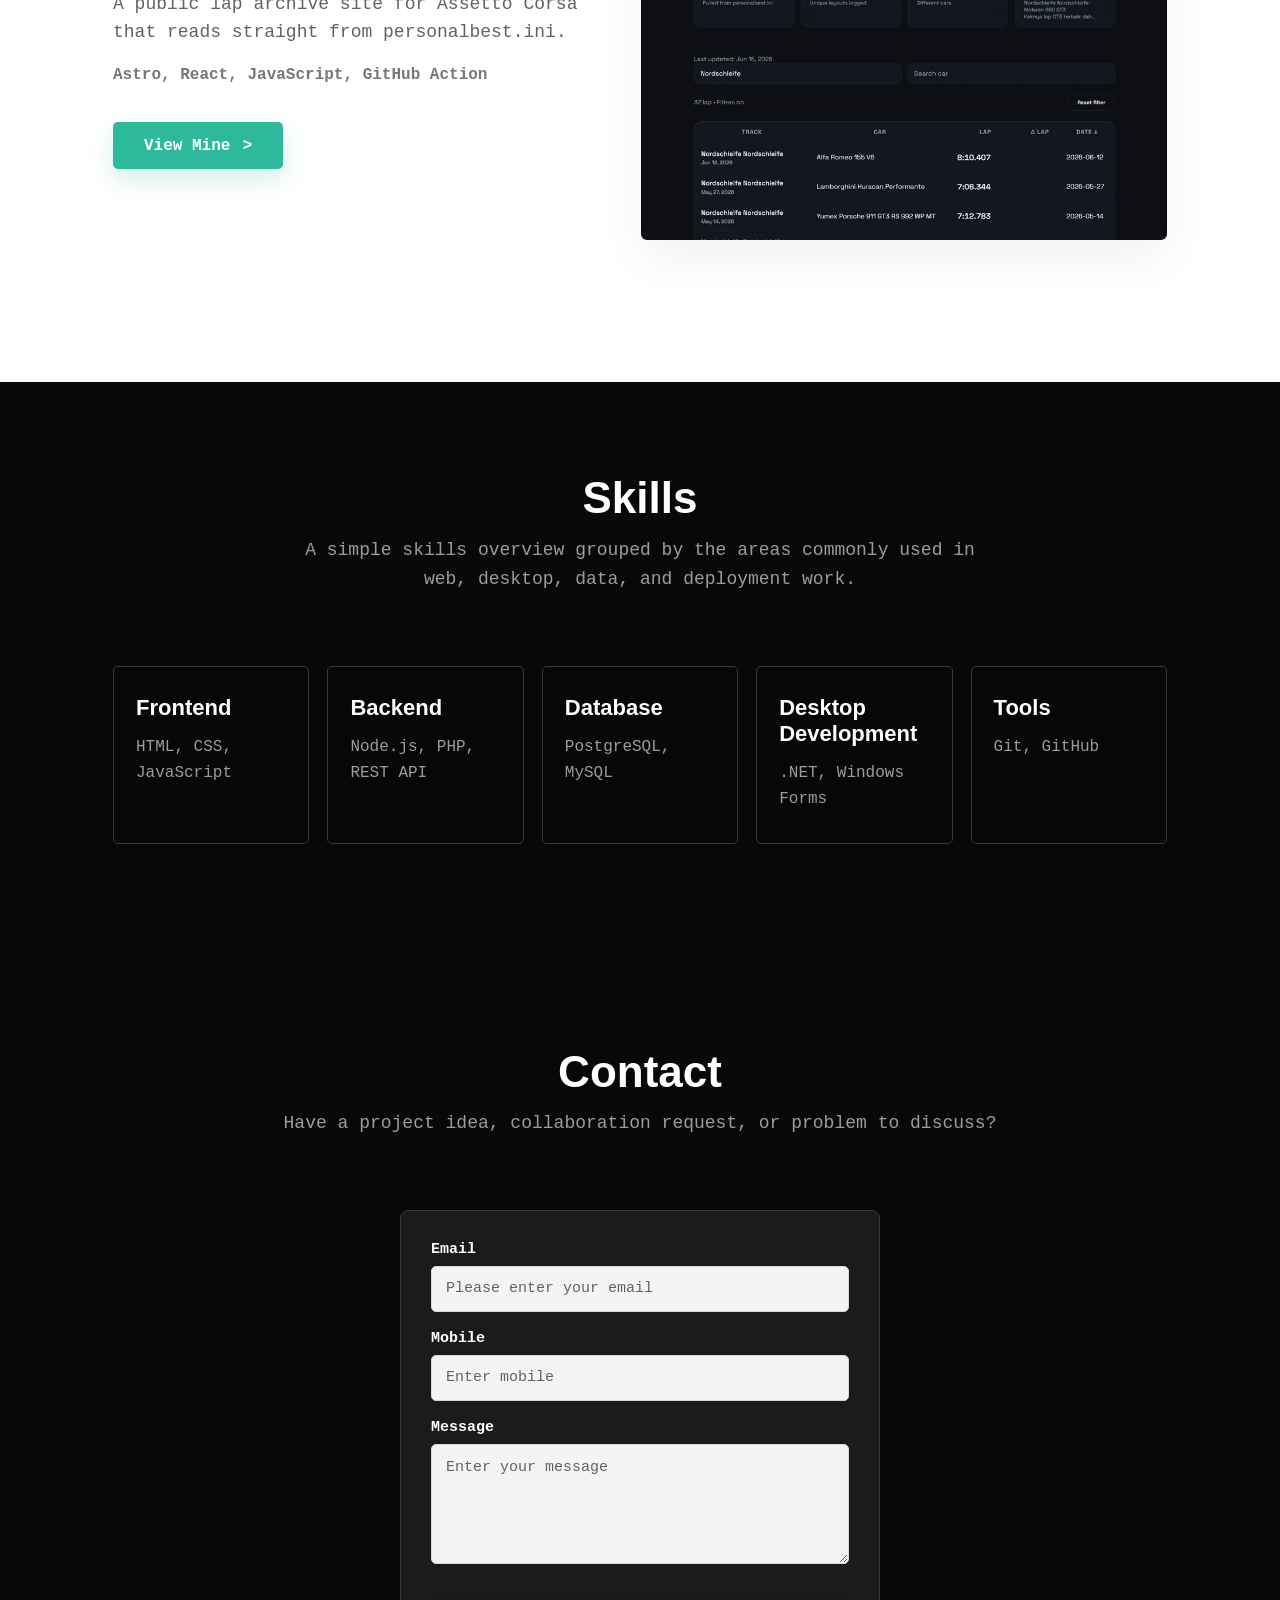
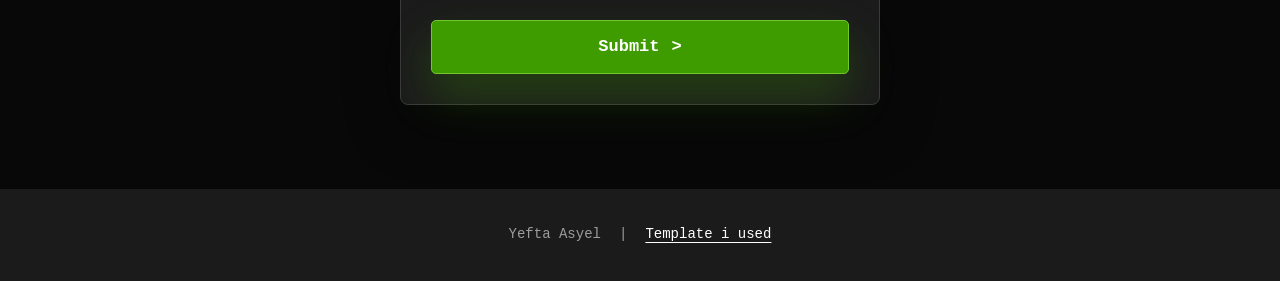
==== commit a4370724: "heading" ====
--- a/index.html
+++ b/index.html
@@ -76,7 +76,7 @@
       <section class="hero-section" id="home">
         <div class="section-container hero-grid">
           <div class="hero-copy">
-            <h1>Hi, I'm Yefta Yosia Asyel.</h1>
+            <h1>Yefta Yosia Asyel</h1>
             <p class="hero-subheading">
               Informatics student and tech enthusiast
             </p>
--- a/styles.css
+++ b/styles.css
@@ -165,6 +165,7 @@
 
 .hero-copy h1 {
   margin: 0 0 20px;
+  margin-top: 30px;
   color: var(--white);
   font-size: clamp(40px, 3.4vw, 50px);
   line-height: 1.05;
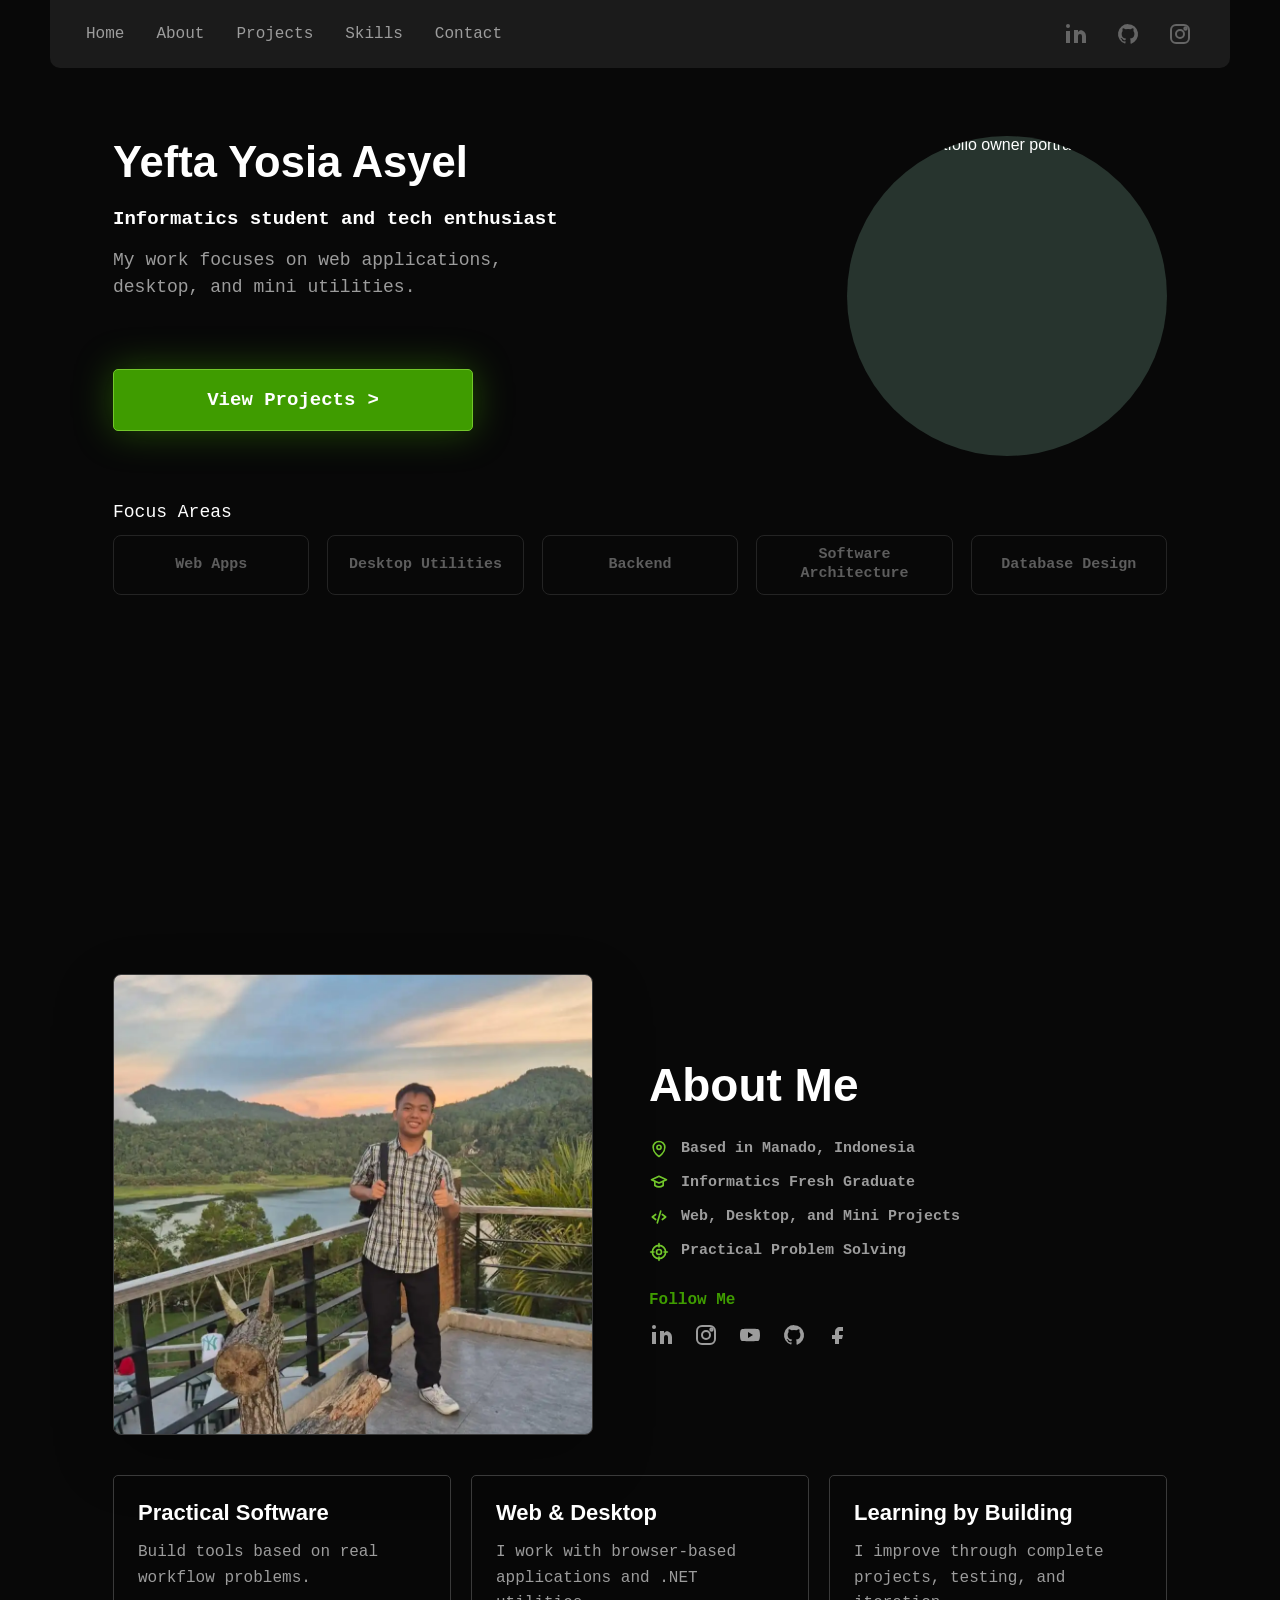
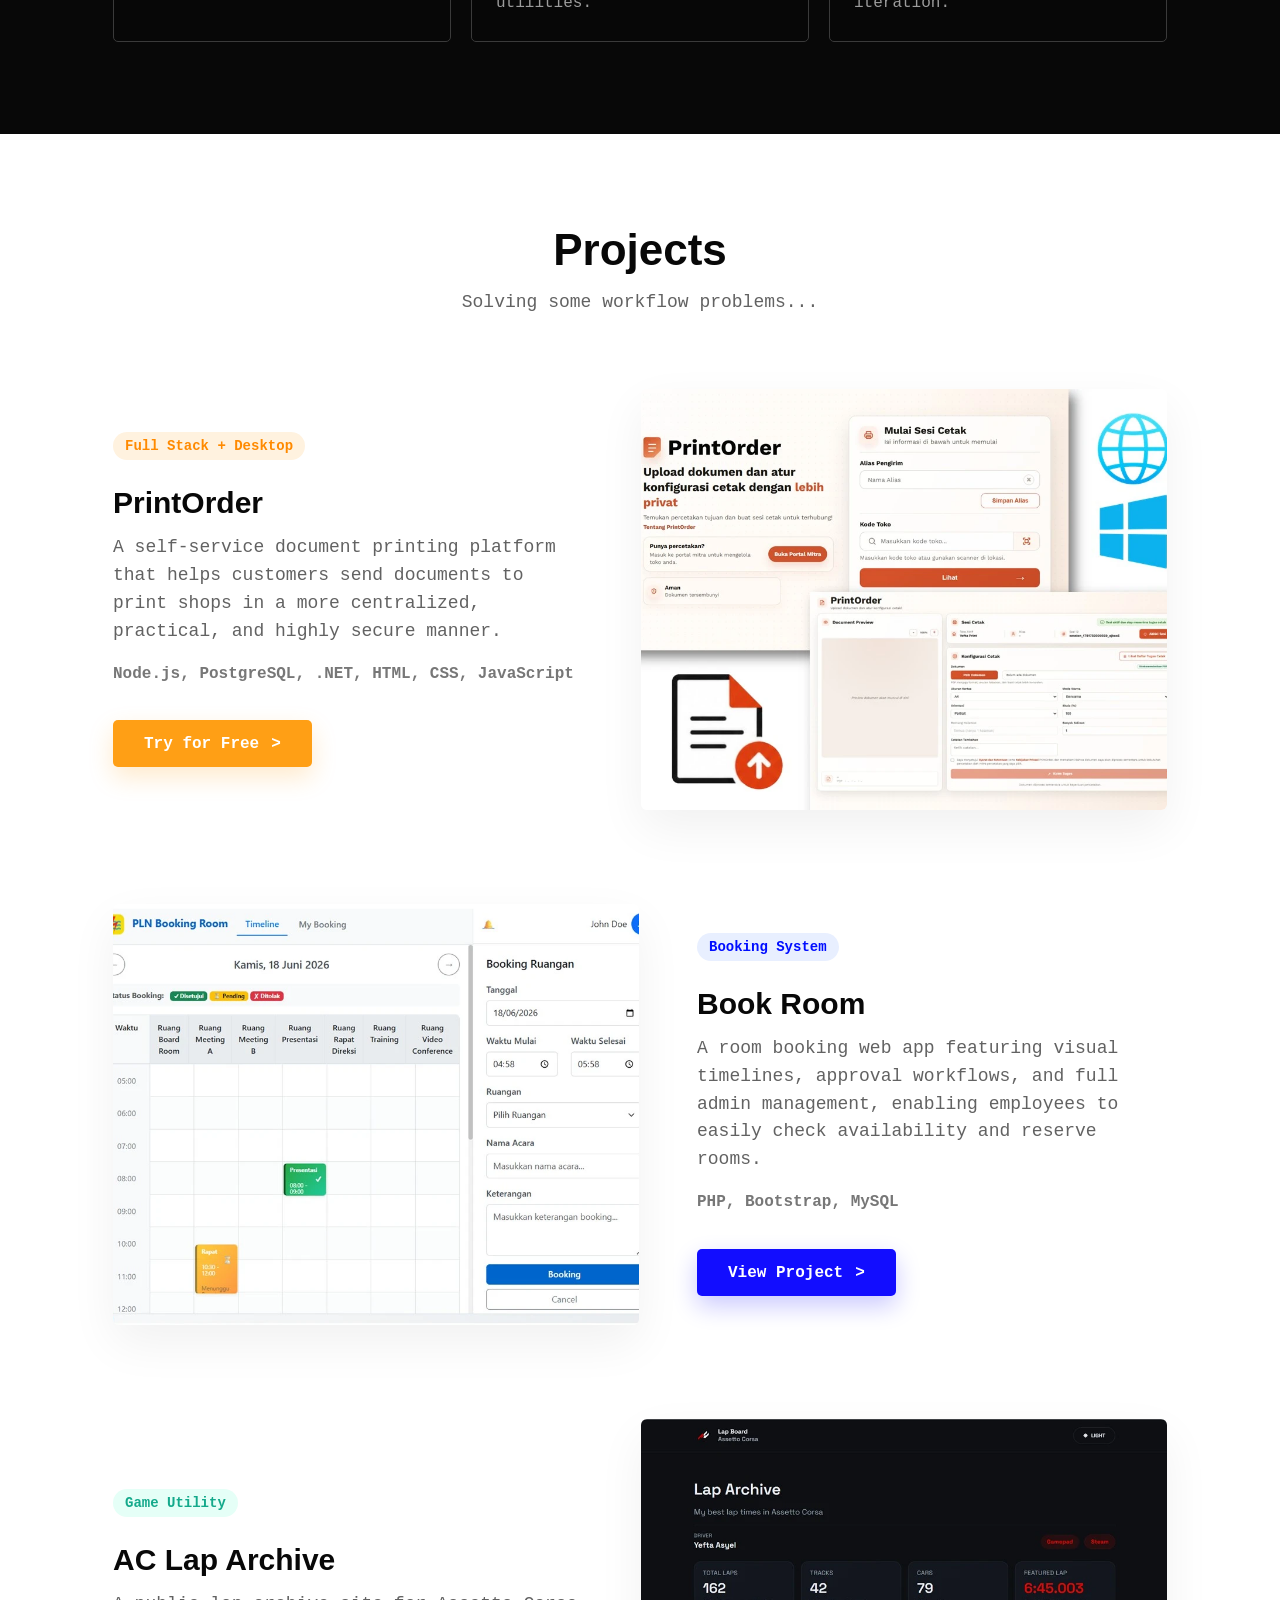
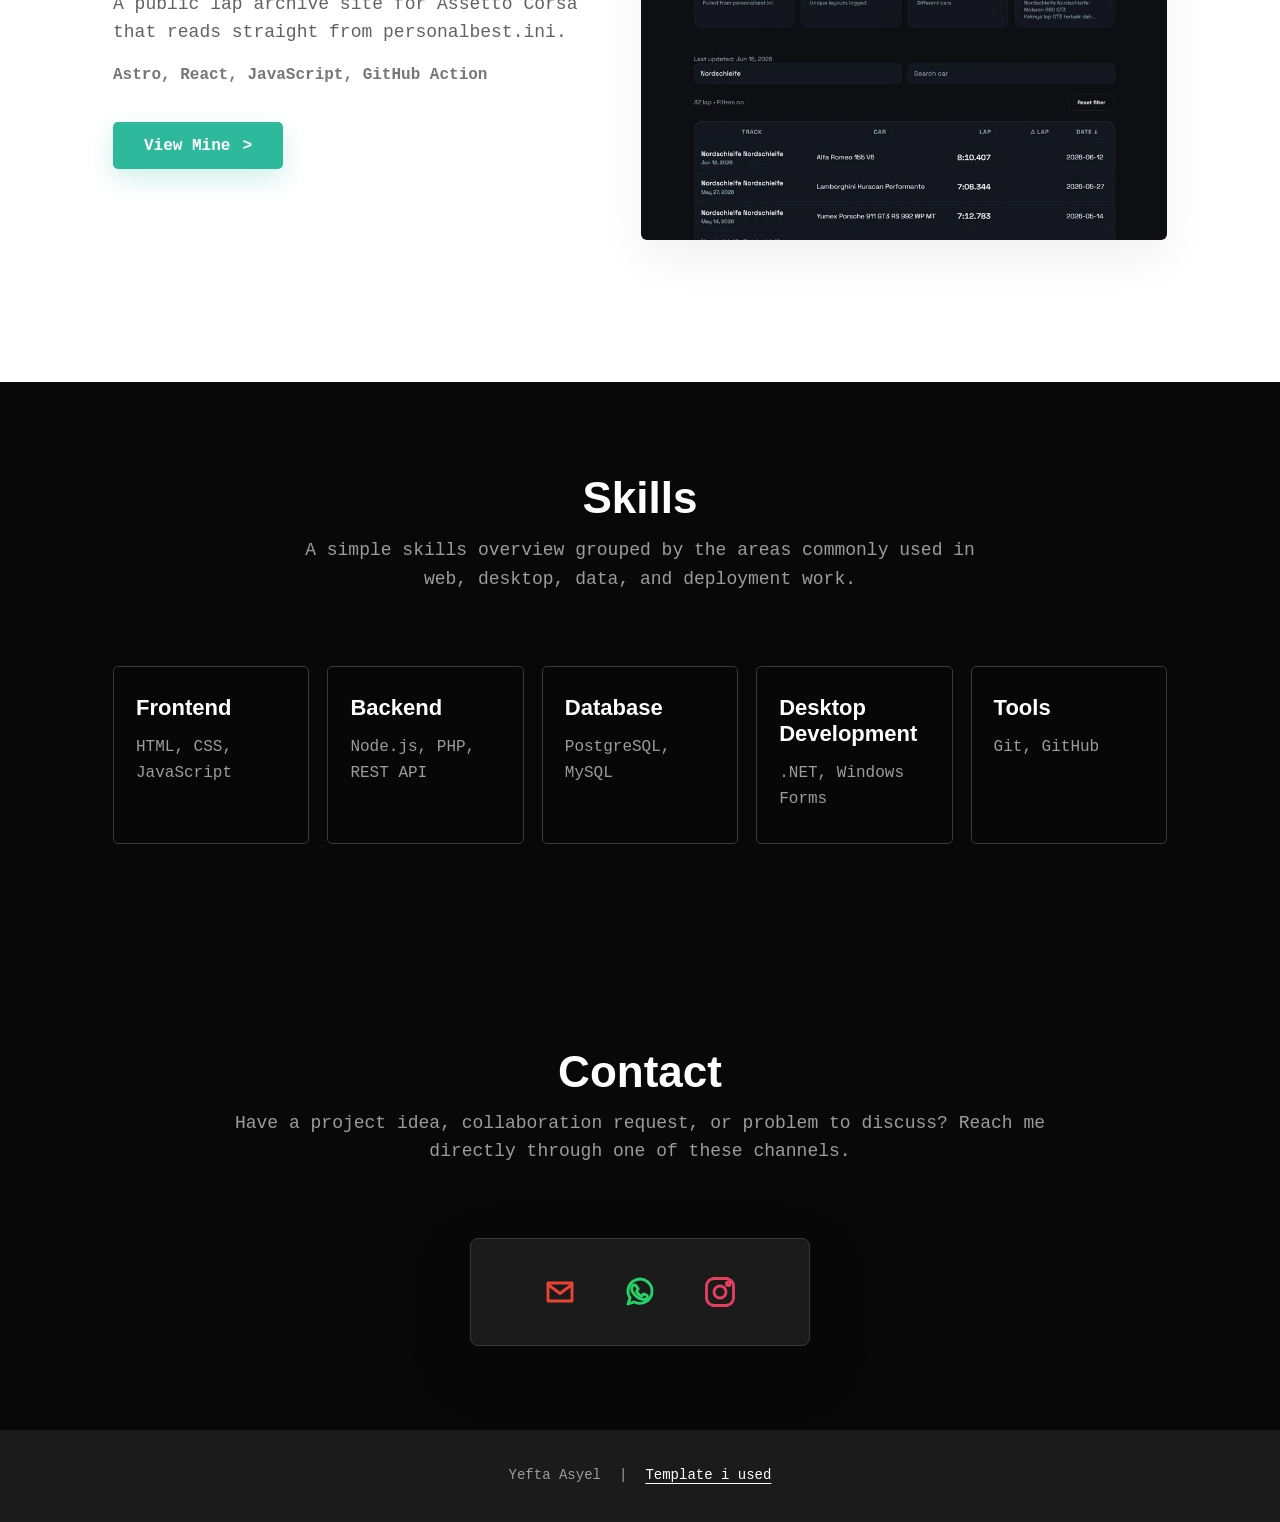
==== commit ba148350: "update contact" ====
--- a/index.html
+++ b/index.html
@@ -3,7 +3,49 @@
   <head>
     <meta charset="UTF-8" />
     <meta name="viewport" content="width=device-width, initial-scale=1.0" />
-    <title>Portfolio</title>
+    <!-- Primary Meta Tags -->
+    <title>Yefta Asyel</title>
+    <meta name="title" content="Yefta Asyel" />
+    <meta
+      name="description"
+      content="An Informatics fresh graduate based in Manado, Indonesia, focused on web applications, desktop utilities, backend systems, and mini projects."
+    />
+    <meta name="author" content="Yefta Yosia Asyel" />
+    <meta name="robots" content="index, follow" />
+    <link rel="canonical" href="https://yeftakun.github.io/porto-yefta/" />
+
+    <!-- Open Graph / Facebook / LinkedIn / WhatsApp -->
+    <meta property="og:type" content="website" />
+    <meta property="og:url" content="https://yeftakun.github.io/porto-yefta/" />
+    <meta property="og:title" content="Yefta Asyel" />
+    <meta
+      property="og:description"
+      content="Informatics fresh graduate focused on practical web applications, desktop utilities, backend systems, and mini projects."
+    />
+    <meta
+      property="og:image"
+      content="https://yeftakun.github.io/porto-yefta/assets/preview.png"
+    />
+    <meta property="og:image:alt" content="Yefta Yosia Asyel portfolio preview" />
+    <meta property="og:site_name" content="Yefta Yosia Asyel Portfolio" />
+    <meta property="og:locale" content="en_US" />
+
+    <!-- Twitter / X -->
+    <meta name="twitter:card" content="summary_large_image" />
+    <meta name="twitter:url" content="https://yeftakun.github.io/porto-yefta/" />
+    <meta name="twitter:title" content="Yefta Asyel" />
+    <meta
+      name="twitter:description"
+      content="Informatics fresh graduate focused on practical web applications, desktop utilities, backend systems, and mini projects."
+    />
+    <meta
+      name="twitter:image"
+      content="https://yeftakun.github.io/porto-yefta/assets/preview.png"
+    />
+    <meta name="twitter:image:alt" content="Yefta Yosia Asyel portfolio preview" />
+
+    <!-- Favicon -->
+    <link rel="icon" href="assets/favicon.ico" />
     <link rel="stylesheet" href="styles.css" />
   </head>
   <body>
@@ -330,71 +372,47 @@
             <h2>Contact</h2>
             <p>
               Have a project idea, collaboration request, or problem to discuss?
+              Reach me directly through one of these channels.
             </p>
           </div>
 
           <div class="contact-card">
-            <form
-              id="contact-form"
-              class="contact-form"
-              name="contact"
-              method="POST"
-              data-netlify="true"
-              data-netlify-recaptcha="true"
-              netlify-honeypot="bot-field"
-              action="/thank-you.html"
-            >
-              <input type="hidden" name="form-name" value="contact" />
-              <input
-                type="hidden"
-                name="subject"
-                value="New message from portfolio contact form"
-              />
-              <p class="hidden-field" hidden>
-                <label>
-                  Do not fill this out:
-                  <input name="bot-field" tabindex="-1" autocomplete="off" />
-                </label>
-              </p>
-
-              <label class="form-field">
-                <span>Email</span>
-                <input
-                  type="email"
-                  name="email"
-                  placeholder="Please enter your email"
-                  autocomplete="email"
-                  required
-                />
-              </label>
-
-              <label class="form-field">
-                <span>Mobile</span>
-                <input
-                  type="tel"
-                  name="mobile"
-                  placeholder="Enter mobile"
-                  autocomplete="tel"
-                />
-              </label>
-
-              <label class="form-field">
-                <span>Message</span>
-                <textarea
-                  name="message"
-                  placeholder="Enter your message"
-                  required
-                ></textarea>
-              </label>
-
-              <div class="recaptcha-wrapper">
-                <div data-netlify-recaptcha="true"></div>
-              </div>
-
-              <button class="cta-button cta-green contact-submit" type="submit">
-                Submit <span aria-hidden="true">></span>
+            <div class="contact-cta-list" aria-label="Contact options">
+              <button
+                class="contact-cta contact-cta-email"
+                type="button"
+                data-contact-target="email"
+                aria-label="Email"
+              >
+                <svg aria-hidden="true" viewBox="0 0 24 24">
+                  <path d="M4 6h16v12H4z" />
+                  <path d="m4 7 8 6 8-6" />
+                </svg>
               </button>
-            </form>
+              <button
+                class="contact-cta contact-cta-whatsapp"
+                type="button"
+                data-contact-target="whatsapp"
+                aria-label="WhatsApp"
+              >
+                <svg aria-hidden="true" viewBox="0 0 24 24">
+                  <path d="M20 11.5a8 8 0 0 1-11.7 7.1L4 20l1.4-4.1A8 8 0 1 1 20 11.5z" />
+                  <path d="M9.2 7.7c-.2-.4-.4-.4-.7-.4H8c-.2 0-.5.1-.7.4-.3.3-.9.9-.9 2.1 0 1.3.9 2.5 1.1 2.7.1.2 1.8 2.9 4.5 3.9 2.2.8 2.7.6 3.1.6.5 0 1.5-.6 1.7-1.2.2-.6.2-1.1.1-1.2 0-.1-.2-.2-.4-.4l-1.6-.8c-.3-.1-.5-.1-.7.2l-.7.9c-.1.2-.3.2-.5.1-.3-.1-1-.4-1.9-1.2-.7-.7-1.2-1.5-1.3-1.7-.1-.2 0-.4.1-.5l.5-.5c.1-.1.2-.3.3-.4.1-.2.1-.3 0-.5z" />
+                </svg>
+              </button>
+              <button
+                class="contact-cta contact-cta-instagram"
+                type="button"
+                data-contact-target="instagram"
+                aria-label="Instagram"
+              >
+                <svg aria-hidden="true" viewBox="0 0 24 24">
+                  <rect x="3" y="3" width="18" height="18" rx="5" />
+                  <circle cx="12" cy="12" r="4" />
+                  <circle cx="17.5" cy="6.5" r="1.2" />
+                </svg>
+              </button>
+            </div>
           </div>
         </div>
 
@@ -485,51 +503,42 @@
       syncNavigationAccessibility();
     </script>
     <script>
-      const contactForm = document.querySelector("#contact-form");
-
-      function getRecaptchaToken(form) {
-        const recaptchaResponse = form.querySelector(
-          'textarea[name="g-recaptcha-response"], input[name="g-recaptcha-response"]',
-        );
-
-        return recaptchaResponse?.value?.trim() || "";
-      }
-
-      contactForm.addEventListener("submit", async (event) => {
-        event.preventDefault();
-
-        if (!contactForm.checkValidity()) {
-          contactForm.reportValidity();
-          return;
-        }
-
-        const recaptchaToken = getRecaptchaToken(contactForm);
-
-        if (!recaptchaToken) {
-          alert("Please complete the reCAPTCHA verification before submitting.");
-          return;
-        }
-
-        const formData = new FormData(contactForm);
-
-        try {
-          const response = await fetch("/", {
-            method: "POST",
-            headers: {
-              "Content-Type": "application/x-www-form-urlencoded",
-            },
-            body: new URLSearchParams(formData).toString(),
+      const contactTargets = {
+        email: [
+          109, 97, 105, 108, 116, 111, 58, 121, 101, 102, 116, 97, 107, 117,
+          110, 51, 52, 64, 103, 109, 97, 105, 108, 46, 99, 111, 109,
+        ],
+        whatsapp: [
+          104, 116, 116, 112, 115, 58, 47, 47, 119, 97, 46, 109, 101, 47, 54,
+          50, 56, 53, 55, 55, 53, 52, 55, 49, 51, 48, 56,
+        ],
+        instagram: [
+          104, 116, 116, 112, 115, 58, 47, 47, 119, 119, 119, 46, 105, 110,
+          115, 116, 97, 103, 114, 97, 109, 46, 99, 111, 109, 47, 121, 101,
+          102, 116, 97, 97, 115, 121, 101, 108, 95, 47,
+        ],
+      };
+
+      document
+        .querySelectorAll("[data-contact-target]")
+        .forEach((button) => {
+          button.addEventListener("click", () => {
+            const target = contactTargets[button.dataset.contactTarget];
+
+            if (!target) {
+              return;
+            }
+
+            const url = String.fromCharCode(...target);
+
+            if (button.dataset.contactTarget === "email") {
+              window.location.href = url;
+              return;
+            }
+
+            window.open(url, "_blank", "noopener,noreferrer");
           });
-
-          if (!response.ok) {
-            throw new Error("Form submission failed");
-          }
-
-          window.location.href = "/thank-you.html";
-        } catch (error) {
-          alert("Message failed to send. Please try again.");
-        }
-      });
+        });
     </script>
   </body>
 </html>
--- a/styles.css
+++ b/styles.css
@@ -30,10 +30,6 @@
   font-family: Inter, Arial, Helvetica, sans-serif;
 }
 
-.hidden-field {
-  display: none;
-}
-
 a {
   color: inherit;
   text-decoration: none;
@@ -650,79 +646,68 @@
 }
 
 .contact-card {
-  width: min(480px, 100%);
+  width: min(340px, 100%);
   margin: 0 auto;
-  padding: 30px;
+  padding: 24px;
   border: 1px solid #3a3a3a;
   border-radius: 8px;
   background: var(--panel);
   box-shadow: 0 22px 60px rgba(0, 0, 0, 0.24);
 }
 
-.contact-form {
-  width: 100%;
-  margin: 0 auto;
-  display: grid;
-  gap: 18px;
-}
-
-.form-field {
-  display: grid;
-  gap: 8px;
-  color: var(--white);
-  font-family: "Courier New", Courier, monospace;
-  font-size: 15px;
-  font-weight: 700;
-}
-
-.form-field input,
-.form-field textarea {
-  width: 100%;
-  border: 1px solid #d7d7d7;
-  border-radius: 5px;
-  background: #f4f4f4;
-  color: var(--ink);
-  font: 15px/1.4 "Courier New", Courier, monospace;
-  outline: none;
+.contact-cta-list {
+  display: flex;
+  align-items: center;
+  justify-content: center;
+  gap: 22px;
+}
+
+.contact-cta {
+  width: 58px;
+  height: 58px;
+  padding: 0;
+  border: 0;
+  border-radius: 6px;
+  background: transparent;
+  display: inline-flex;
+  align-items: center;
+  justify-content: center;
+  color: var(--white);
+  cursor: pointer;
   transition:
-    border-color 160ms ease,
-    box-shadow 160ms ease;
-}
-
-.form-field input {
-  min-height: 46px;
-  padding: 0 14px;
-}
-
-.form-field textarea {
-  min-height: 120px;
-  padding: 12px 14px;
-  resize: vertical;
-}
-
-.form-field input::placeholder,
-.form-field textarea::placeholder {
-  color: #626262;
-}
-
-.form-field input:focus,
-.form-field textarea:focus {
-  border-color: #72c72b;
-  box-shadow: 0 0 0 3px rgba(63, 156, 0, 0.2);
-}
-
-.form-field input:focus-visible,
-.form-field textarea:focus-visible {
-  outline: 3px solid #72c72b;
-  outline-offset: 2px;
-}
-
-.contact-submit {
-  width: 100%;
-  min-height: 54px;
-  margin-top: 0;
-  font-size: 17px;
-  box-shadow: 0 22px 46px rgba(63, 156, 0, 0.3);
+    background 160ms ease,
+    filter 160ms ease,
+    transform 160ms ease;
+}
+
+.contact-cta:hover,
+.contact-cta:focus-visible {
+  background: #111111;
+  filter: brightness(1.1);
+  transform: translateY(-2px);
+}
+
+.contact-cta svg {
+  width: 36px;
+  height: 36px;
+  display: block;
+  fill: none;
+  stroke: currentColor;
+  stroke-linecap: round;
+  stroke-linejoin: round;
+  stroke-width: 1.9;
+}
+
+.contact-cta-email {
+  color: #ea4335;
+}
+
+.contact-cta-whatsapp {
+  color: #25d366;
+}
+
+.contact-cta-instagram {
+  color: #e4405f;
 }
 
 .contact-footer {
@@ -755,56 +740,6 @@
 .contact-footer a:hover,
 .contact-footer a:focus-visible {
   color: #72c72b;
-}
-
-.thank-you-page {
-  min-height: 100vh;
-  background: var(--black);
-}
-
-.success-shell {
-  min-height: 100vh;
-  padding: 48px 24px;
-  display: flex;
-  align-items: center;
-  justify-content: center;
-}
-
-.success-panel {
-  width: min(560px, 100%);
-  text-align: center;
-}
-
-.success-kicker {
-  margin: 0 0 18px;
-  color: var(--green);
-  font-family: "Courier New", Courier, monospace;
-  font-size: 18px;
-  font-weight: 700;
-}
-
-.success-panel h1 {
-  margin: 0 0 22px;
-  color: var(--white);
-  font-size: clamp(44px, 6vw, 64px);
-  line-height: 1.05;
-  font-weight: 800;
-}
-
-.success-panel p {
-  margin: 0 auto;
-  color: var(--muted);
-  font-family: "Courier New", Courier, monospace;
-  font-size: 19px;
-  line-height: 1.6;
-}
-
-.success-button {
-  min-width: 260px;
-  min-height: 64px;
-  margin-top: 38px;
-  font-size: 18px;
-  box-shadow: 0 18px 42px rgba(63, 156, 0, 0.28);
 }
 
 @media (max-width: 1280px) {
@@ -1234,34 +1169,14 @@
     border-radius: 5px;
   }
 
-  .contact-form {
-    gap: 16px;
-  }
-
-  .form-field {
-    gap: 8px;
-    font-size: 15px;
-  }
-
-  .form-field input,
-  .form-field textarea {
-    font-size: 15px;
-  }
-
-  .form-field input {
-    min-height: 44px;
-    padding: 0 14px;
-  }
-
-  .form-field textarea {
-    min-height: 112px;
-    padding: 14px;
-  }
-
-  .contact-submit.cta-button {
-    min-height: 58px;
-    margin-top: 2px;
-    font-size: 18px;
+  .contact-cta {
+    width: 54px;
+    height: 54px;
+  }
+
+  .contact-cta svg {
+    width: 34px;
+    height: 34px;
   }
 
   .contact-footer {
@@ -1273,30 +1188,6 @@
   .contact-footer p {
     width: 100%;
     font-size: 13px;
-  }
-
-  .success-shell {
-    padding: 40px 16px;
-  }
-
-  .success-kicker {
-    font-size: 15px;
-  }
-
-  .success-panel h1 {
-    font-size: 38px;
-  }
-
-  .success-panel p {
-    font-size: 15px;
-  }
-
-  .success-button {
-    width: 100%;
-    min-width: 0;
-    min-height: 56px;
-    margin-top: 30px;
-    font-size: 16px;
   }
 
   .cta-button {
@@ -1305,13 +1196,6 @@
     margin-top: 26px;
     font-size: 14px;
   }
-}
-
-.recaptcha-wrapper {
-  display: flex;
-  justify-content: center;
-  width: 100%;
-  margin: 12px 0 8px;
 }
 
 .project-detail-page {
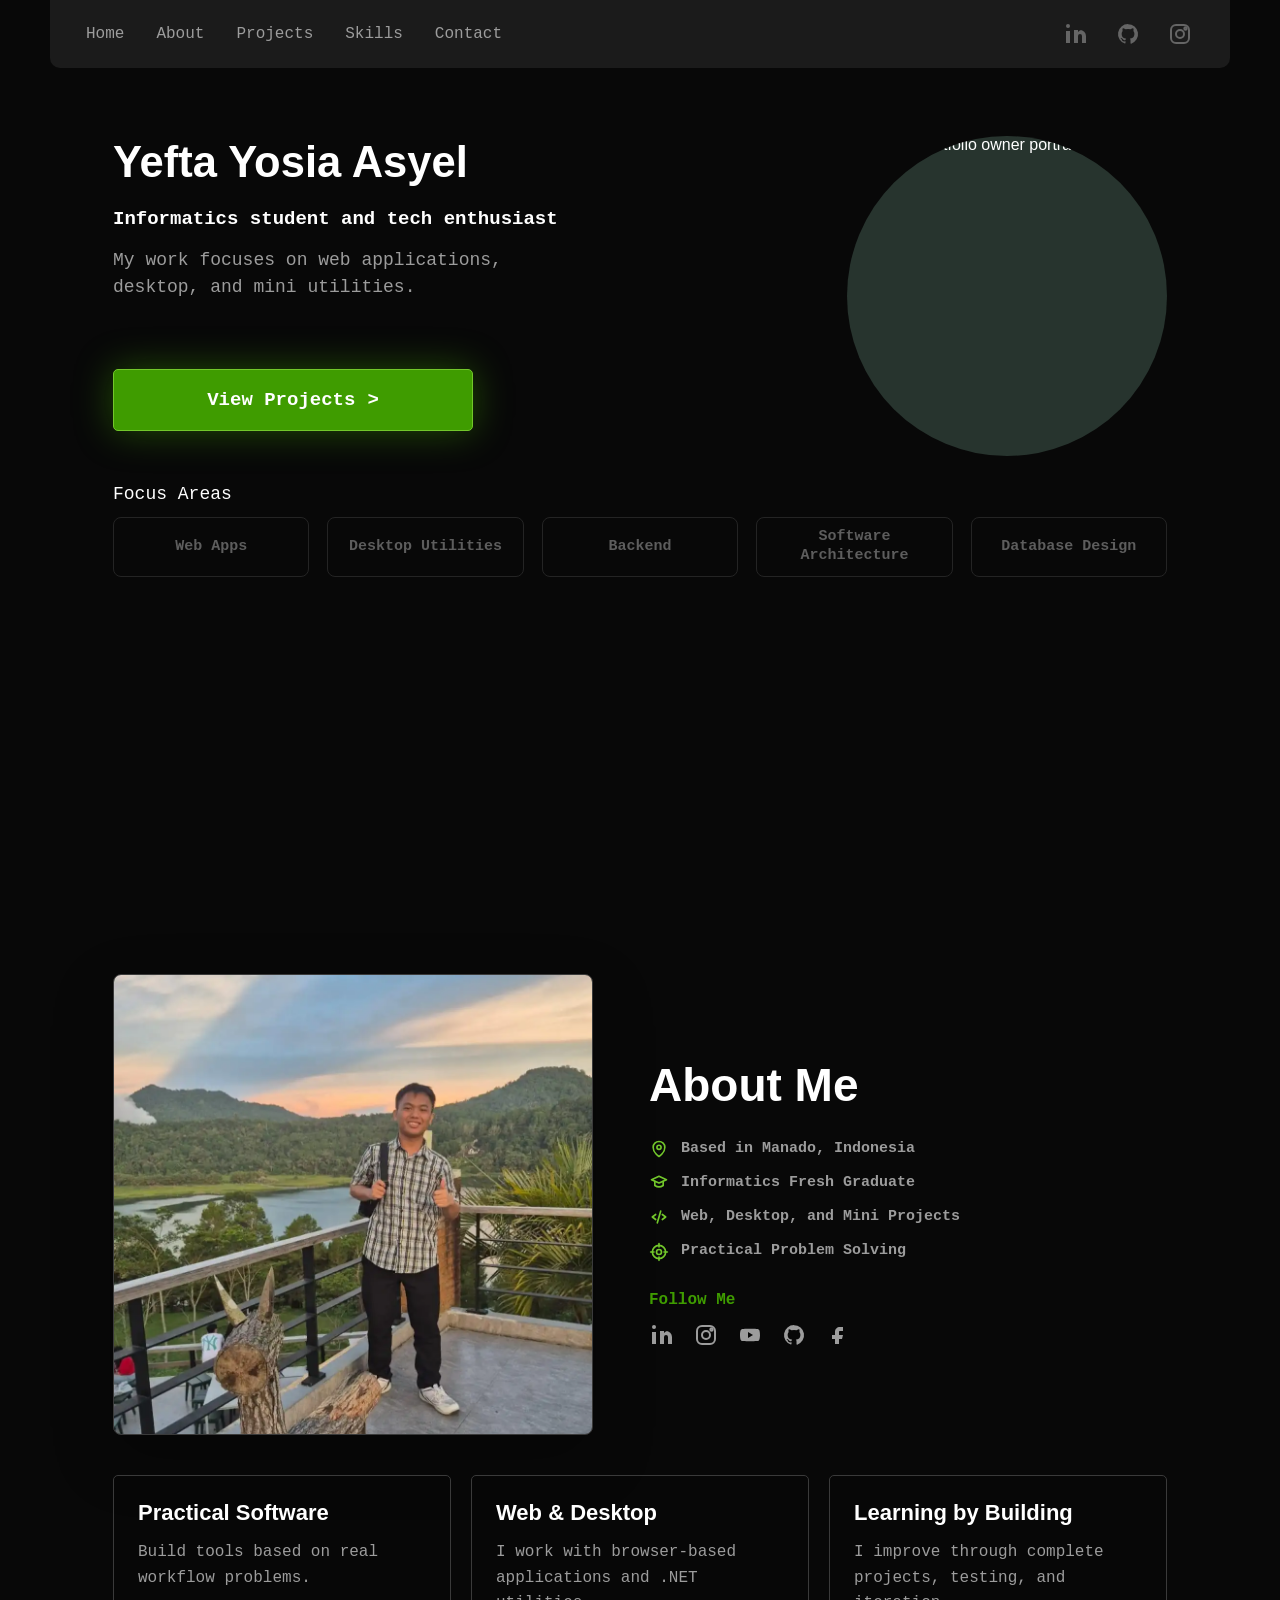
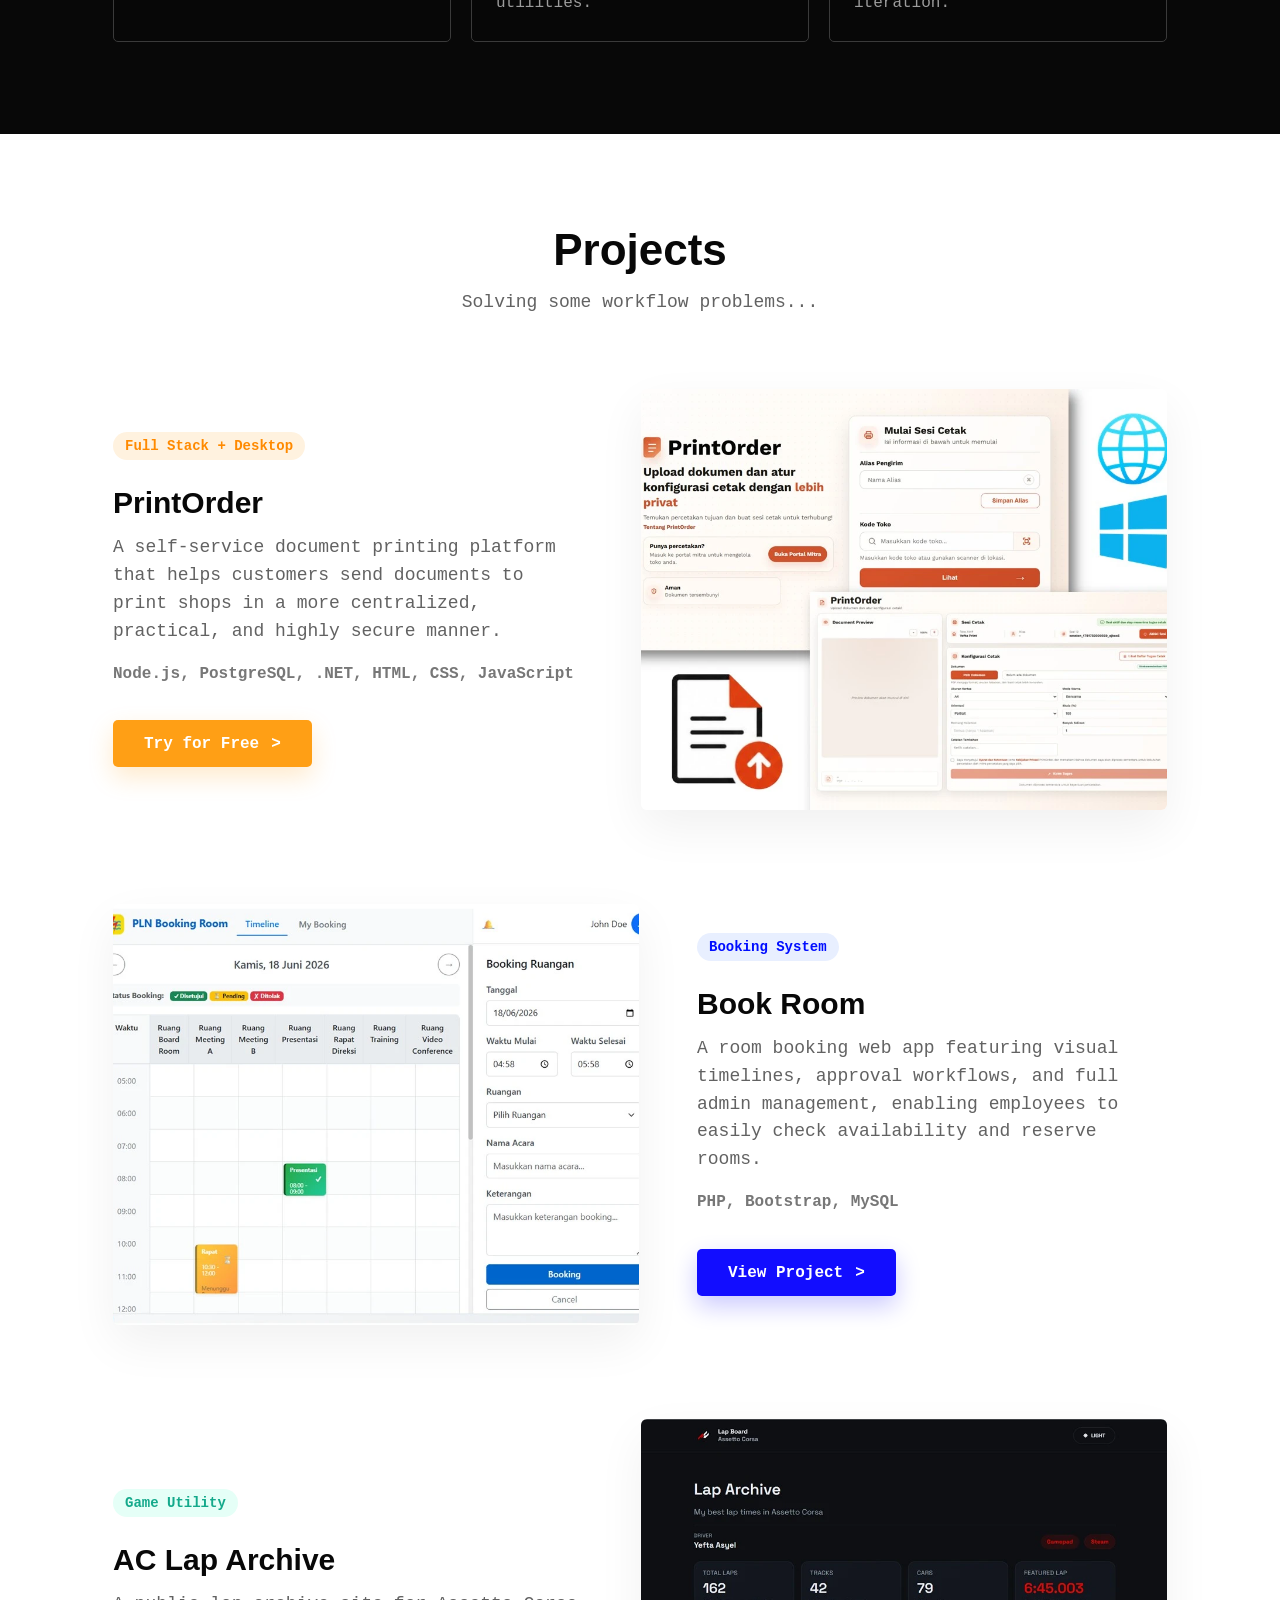
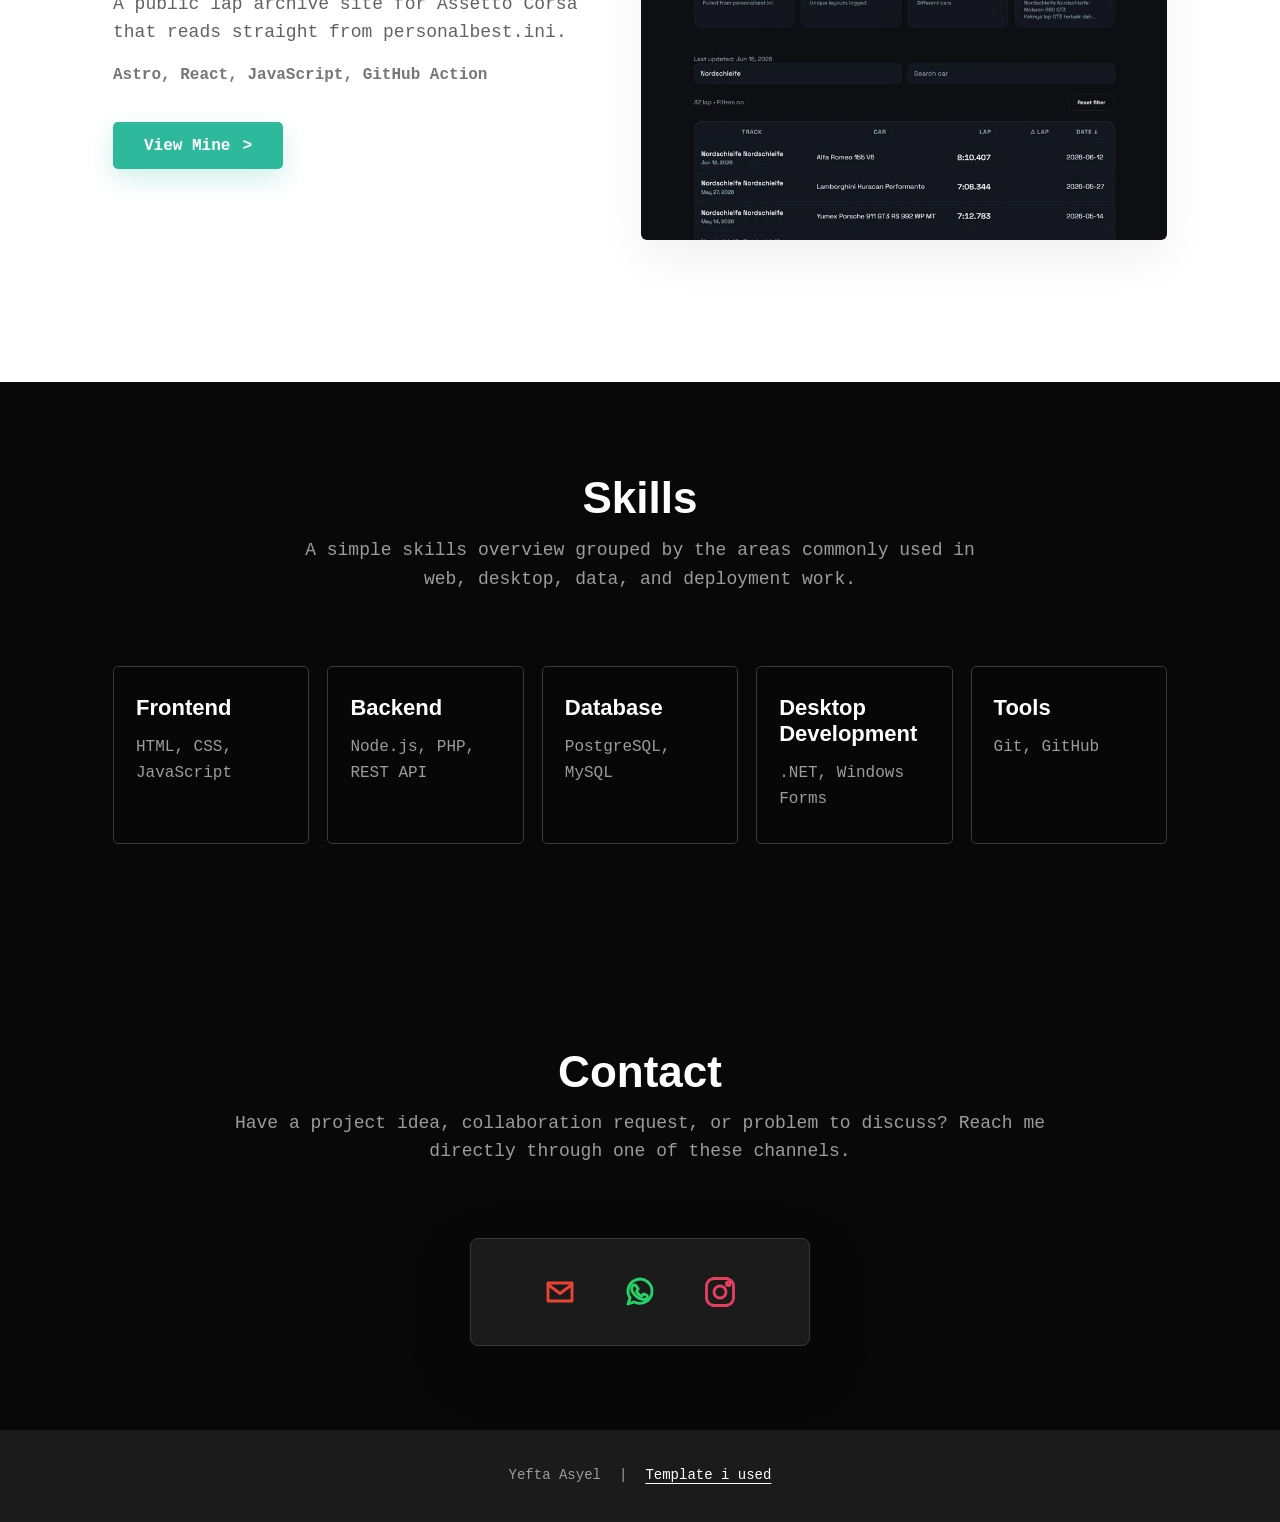
==== commit 7843aad5: "fix mobile layout" ====
--- a/index.html
+++ b/index.html
@@ -137,7 +137,6 @@
             />
           </div>
         </div>
-        <br>
         <div class="section-container focus-areas">
           <p>Focus Areas</p>
           <div class="focus-grid" aria-label="Current focus areas">
--- a/styles.css
+++ b/styles.css
@@ -848,7 +848,7 @@
 
 @media (max-width: 640px) {
   .section-container {
-    width: min(var(--container), calc(100% - 32px));
+    width: min(var(--container), calc(100% - 28px));
   }
 
   .hero-section .section-container,
@@ -856,7 +856,7 @@
   .project-section .section-container,
   .skills-section .section-container,
   .contact-section .section-container {
-    width: min(var(--content-container), calc(100% - 32px));
+    width: min(var(--content-container), calc(100% - 28px));
   }
 
   .site-header {
@@ -968,12 +968,12 @@
   }
 
   .hero-section {
-    padding-bottom: 44px;
+    padding-bottom: 34px;
   }
 
   .hero-grid {
-    padding-top: 34px;
-    gap: 26px;
+    padding-top: 24px;
+    gap: 20px;
     text-align: center;
   }
 
@@ -982,108 +982,120 @@
   }
 
   .hero-copy h1 {
-    margin-bottom: 18px;
-    font-size: clamp(32px, 9vw, 36px);
+    margin-bottom: 14px;
+    font-size: clamp(28px, 8vw, 32px);
   }
 
   .hero-copy p {
     max-width: 100%;
-    font-size: 16px;
-    line-height: 1.55;
+    font-size: 14px;
+    line-height: 1.5;
   }
 
   .hero-copy .hero-subheading {
-    font-size: 17px;
+    margin-bottom: 10px;
+    font-size: 15px;
   }
 
   .hero-copy .cta-button {
     width: 100%;
-    min-height: 56px;
-    margin-top: 26px;
-    padding: 0 22px;
-    font-size: 16px;
+    min-height: 48px;
+    margin-top: 20px;
+    margin-bottom: 22px;
+    padding: 0 18px;
+    font-size: 14px;
   }
 
   .portrait-wrap {
-    width: min(220px, 64vw);
+    width: min(190px, 58vw);
     justify-self: center;
     order: -1;
   }
 
   .focus-areas {
-    margin-top: 28px;
+    margin-top: 10px;
   }
 
   .focus-areas > p {
-    margin-bottom: 14px;
-    font-size: 15px;
-    text-align: center;
+    margin-bottom: 10px;
+    font-size: 13px;
+    text-align: left;
   }
 
   .focus-grid {
-    grid-template-columns: repeat(2, minmax(0, 1fr));
-    gap: 12px;
+    display: flex;
+    gap: 8px;
+    overflow-x: auto;
+    overscroll-behavior-inline: contain;
+    padding-bottom: 2px;
+    scrollbar-width: none;
   }
 
   .focus-card {
-    min-height: 58px;
-    padding: 10px 12px;
-    font-size: 14px;
-  }
-
-  .focus-card:last-child {
-    grid-column: 1 / -1;
+    min-height: 32px;
+    flex: 0 0 auto;
+    padding: 8px 12px;
+    border-radius: 999px;
+    color: #d8d8d8;
+    background: #111111;
+    font-size: 12px;
+    line-height: 1;
+    white-space: nowrap;
+  }
+
+  .focus-grid::-webkit-scrollbar {
+    display: none;
   }
 
   .about-section {
-    padding: 56px 0 72px;
+    padding: 48px 0 62px;
   }
 
   .project-section,
   .skills-section {
-    padding: 56px 0 82px;
+    padding: 48px 0 64px;
   }
 
   .contact-section {
-    padding: 56px 0 0;
+    padding: 48px 0 0;
   }
 
   .section-heading {
     max-width: 100%;
-    margin-bottom: 42px;
+    margin-bottom: 30px;
     text-align: left;
   }
 
   .section-heading h2 {
-    font-size: 34px;
+    margin-bottom: 10px;
+    font-size: 30px;
   }
 
   .contact-section .section-heading {
-    margin-bottom: 38px;
+    margin-bottom: 32px;
     text-align: center;
   }
 
   .contact-section .section-heading p {
-    font-size: 16px;
-    line-height: 1.6;
+    font-size: 14px;
+    line-height: 1.55;
   }
 
   .contact-card {
-    padding: 20px;
+    padding: 18px;
   }
 
   .section-heading p,
   .about-info > p,
   .project-copy p {
-    font-size: 15px;
-    line-height: 1.6;
+    font-size: 14px;
+    line-height: 1.55;
   }
 
   .about-layout,
-  .about-highlight-grid,
-  .skills-grid {
+  .about-highlight-grid {
     grid-template-columns: 1fr;
-    gap: 18px;
+    gap: 16px;
   }
 
   .about-layout {
@@ -1097,37 +1109,58 @@
   }
 
   .about-info h2 {
-    font-size: 30px;
+    font-size: 28px;
   }
 
   .about-info-list {
-    margin-top: 22px;
+    margin-top: 18px;
   }
 
   .about-social {
-    margin-top: 24px;
+    margin-top: 20px;
   }
 
   .about-card,
   .skill-card {
     min-height: auto;
-    padding: 24px;
+    padding: 18px;
   }
 
   .about-card h3,
   .skill-card h3 {
-    font-size: 20px;
+    margin-bottom: 9px;
+    font-size: 18px;
   }
 
   .about-card p,
   .skill-card p {
+    font-size: 13px;
+    line-height: 1.45;
+  }
+
+  .skills-grid {
+    grid-template-columns: repeat(2, minmax(0, 1fr));
+    gap: 10px;
+  }
+
+  .skill-card {
+    padding: 14px 12px;
+  }
+
+  .skill-card h3 {
     font-size: 15px;
+    line-height: 1.15;
   }
 
   .project-row,
   .project-row-reverse {
-    gap: 22px;
-    margin-top: 62px;
+    gap: 14px;
+    margin-top: 18px;
+    padding: 14px;
+    border: 1px solid #e7e7e7;
+    border-radius: 8px;
+    background: #ffffff;
+    box-shadow: 0 12px 30px rgba(8, 8, 8, 0.06);
   }
 
   .section-heading + .project-row {
@@ -1150,23 +1183,32 @@
   }
 
   .project-copy h3 {
-    margin: 18px 0 10px;
-    font-size: 25px;
+    margin: 14px 0 8px;
+    font-size: 21px;
   }
 
   .project-tag {
-    min-height: 24px;
-    padding: 6px 10px;
-    font-size: 12px;
+    min-height: 22px;
+    padding: 5px 9px;
+    font-size: 11px;
   }
 
   .project-stack {
-    font-size: 14px !important;
+    margin-top: 10px !important;
+    font-size: 12px !important;
+    line-height: 1.45 !important;
+  }
+
+  .project-copy .cta-button {
+    min-height: 44px;
+    margin-top: 18px;
+    font-size: 13px;
   }
 
   .project-image {
     aspect-ratio: 5 / 4;
-    border-radius: 5px;
+    border-radius: 6px;
+    box-shadow: none;
   }
 
   .contact-cta {
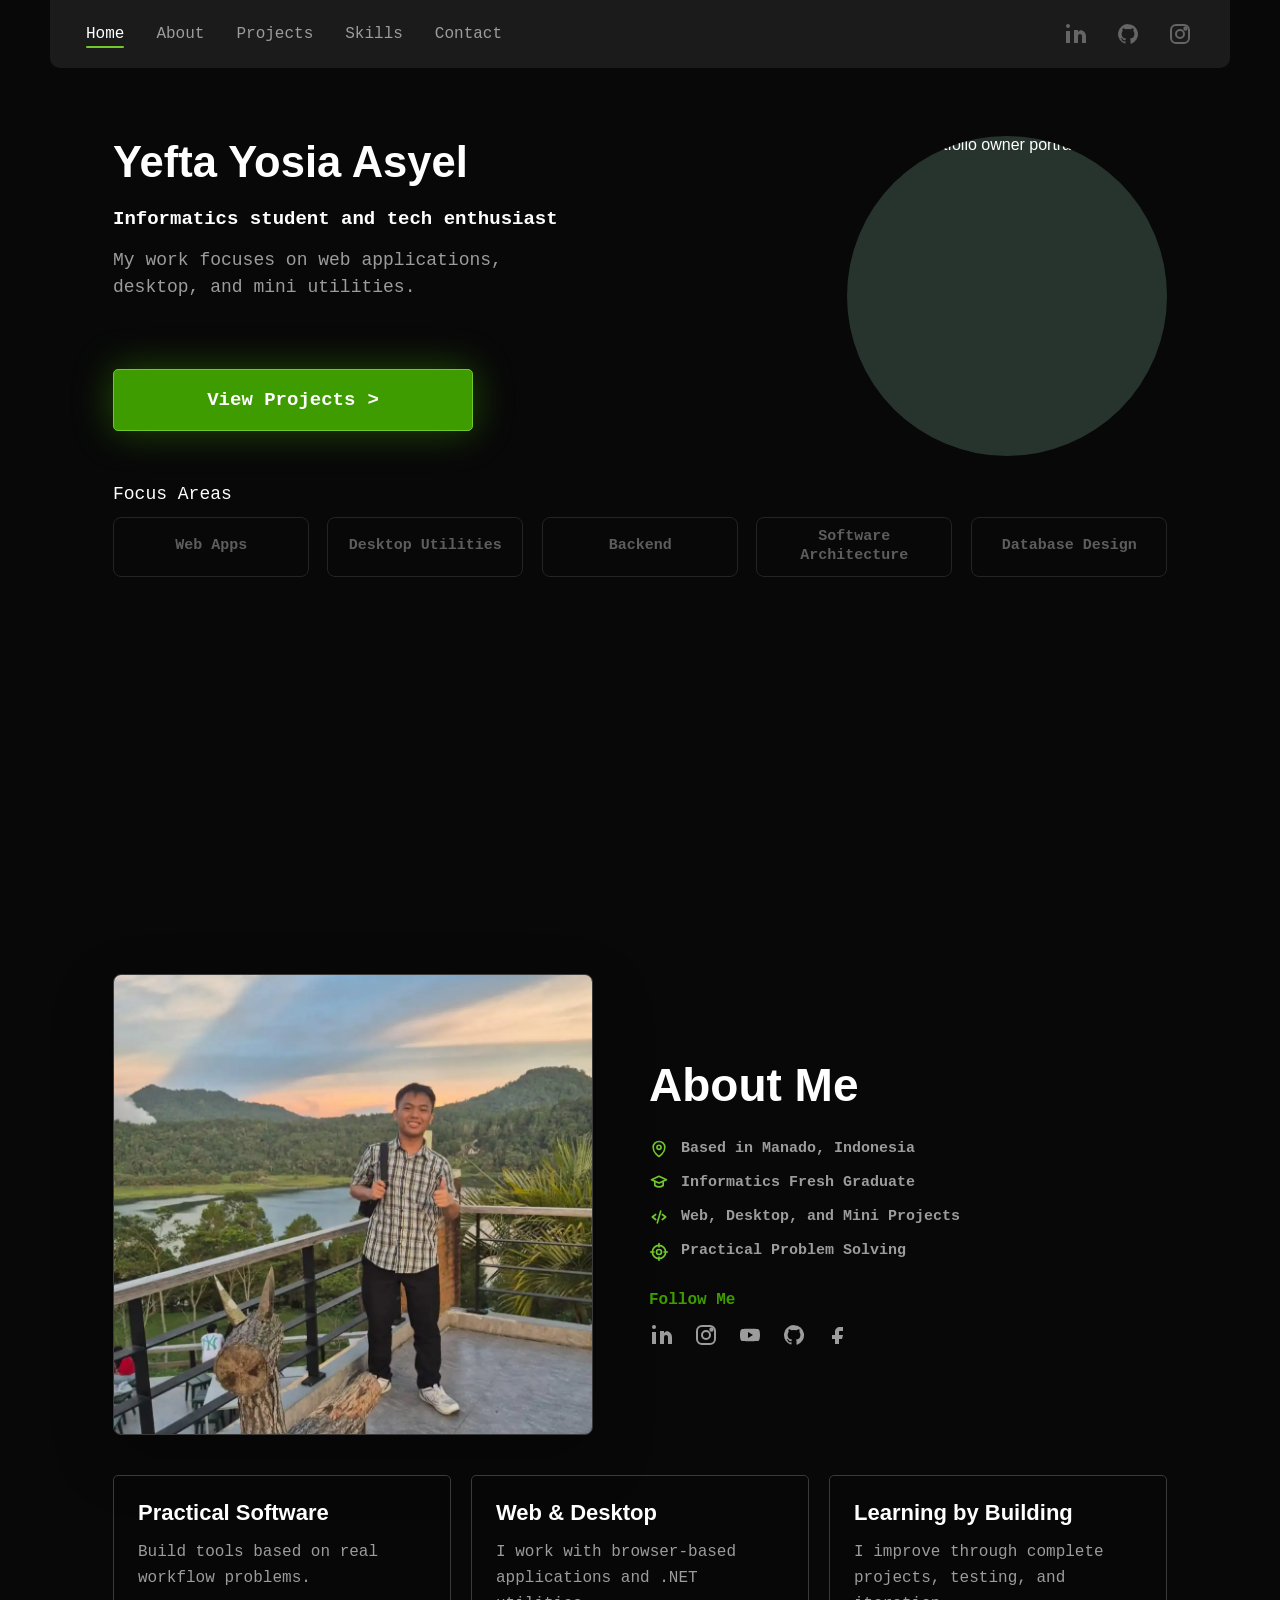
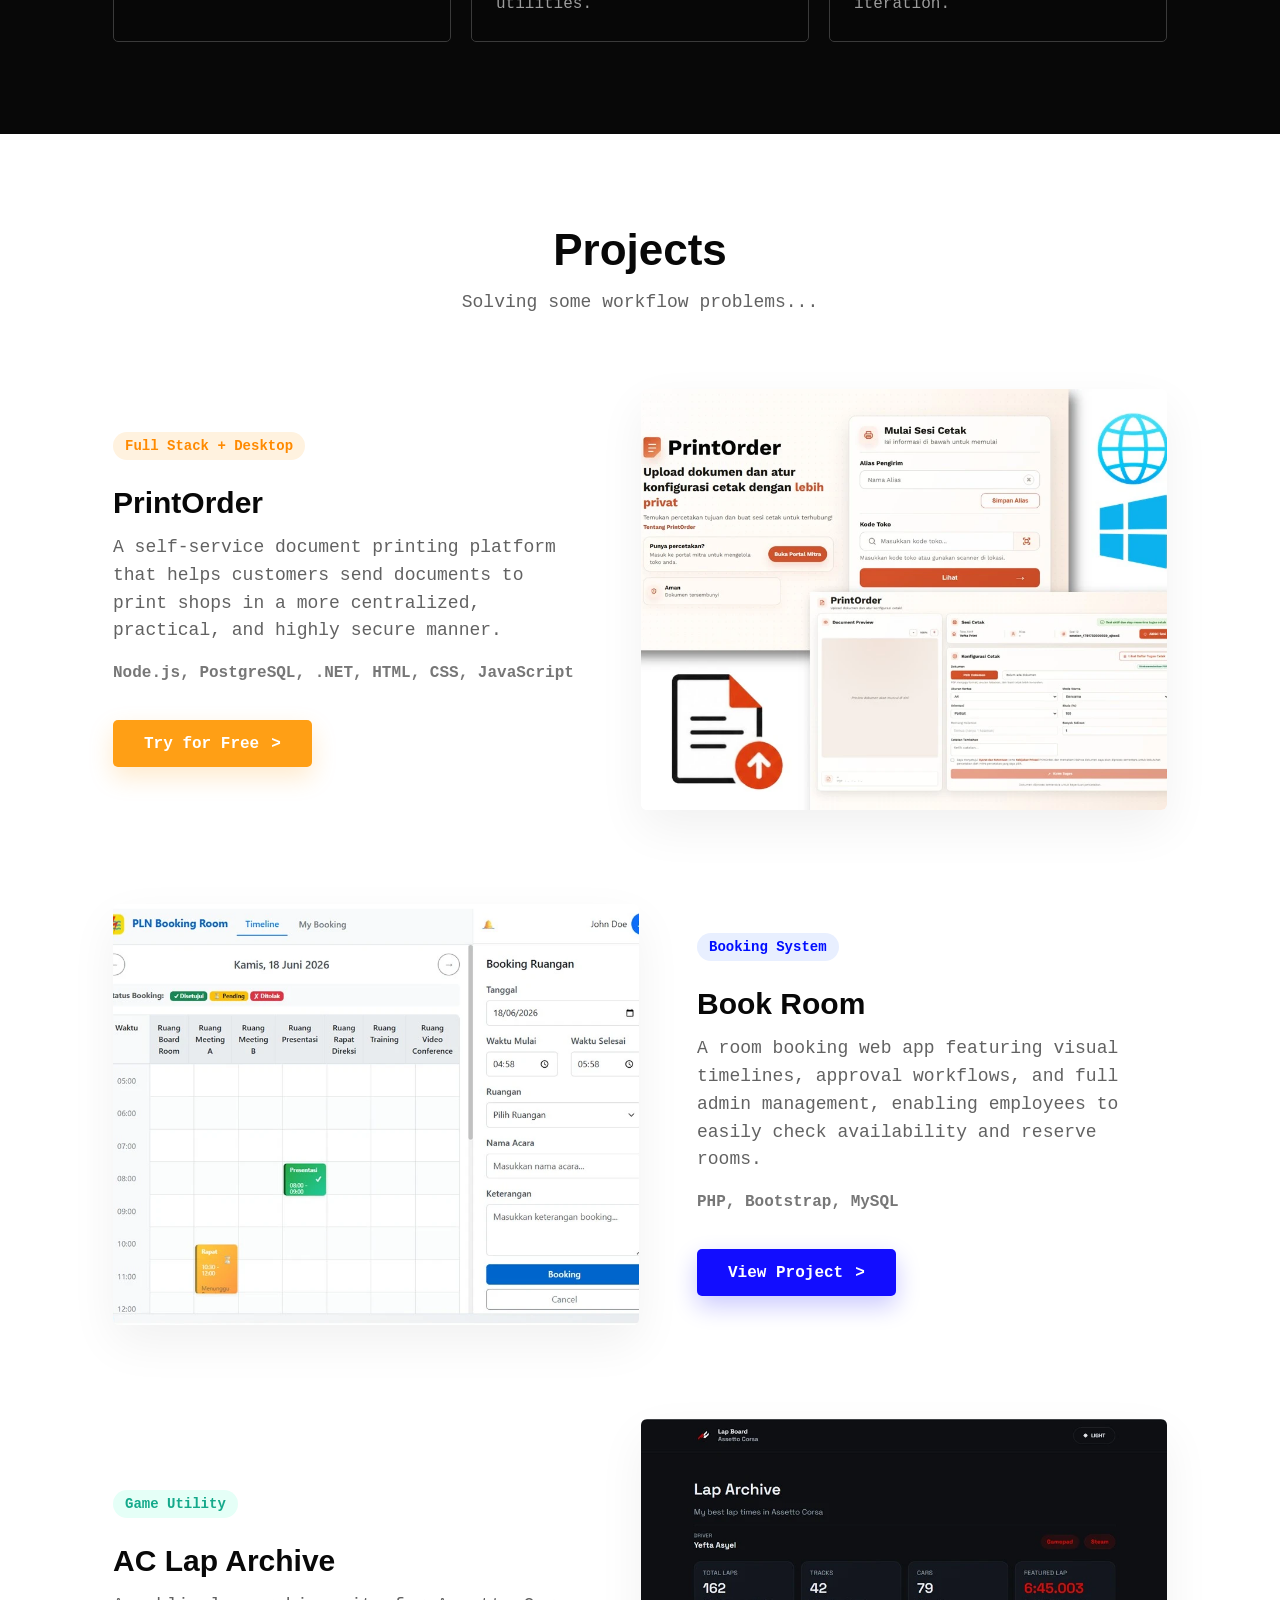
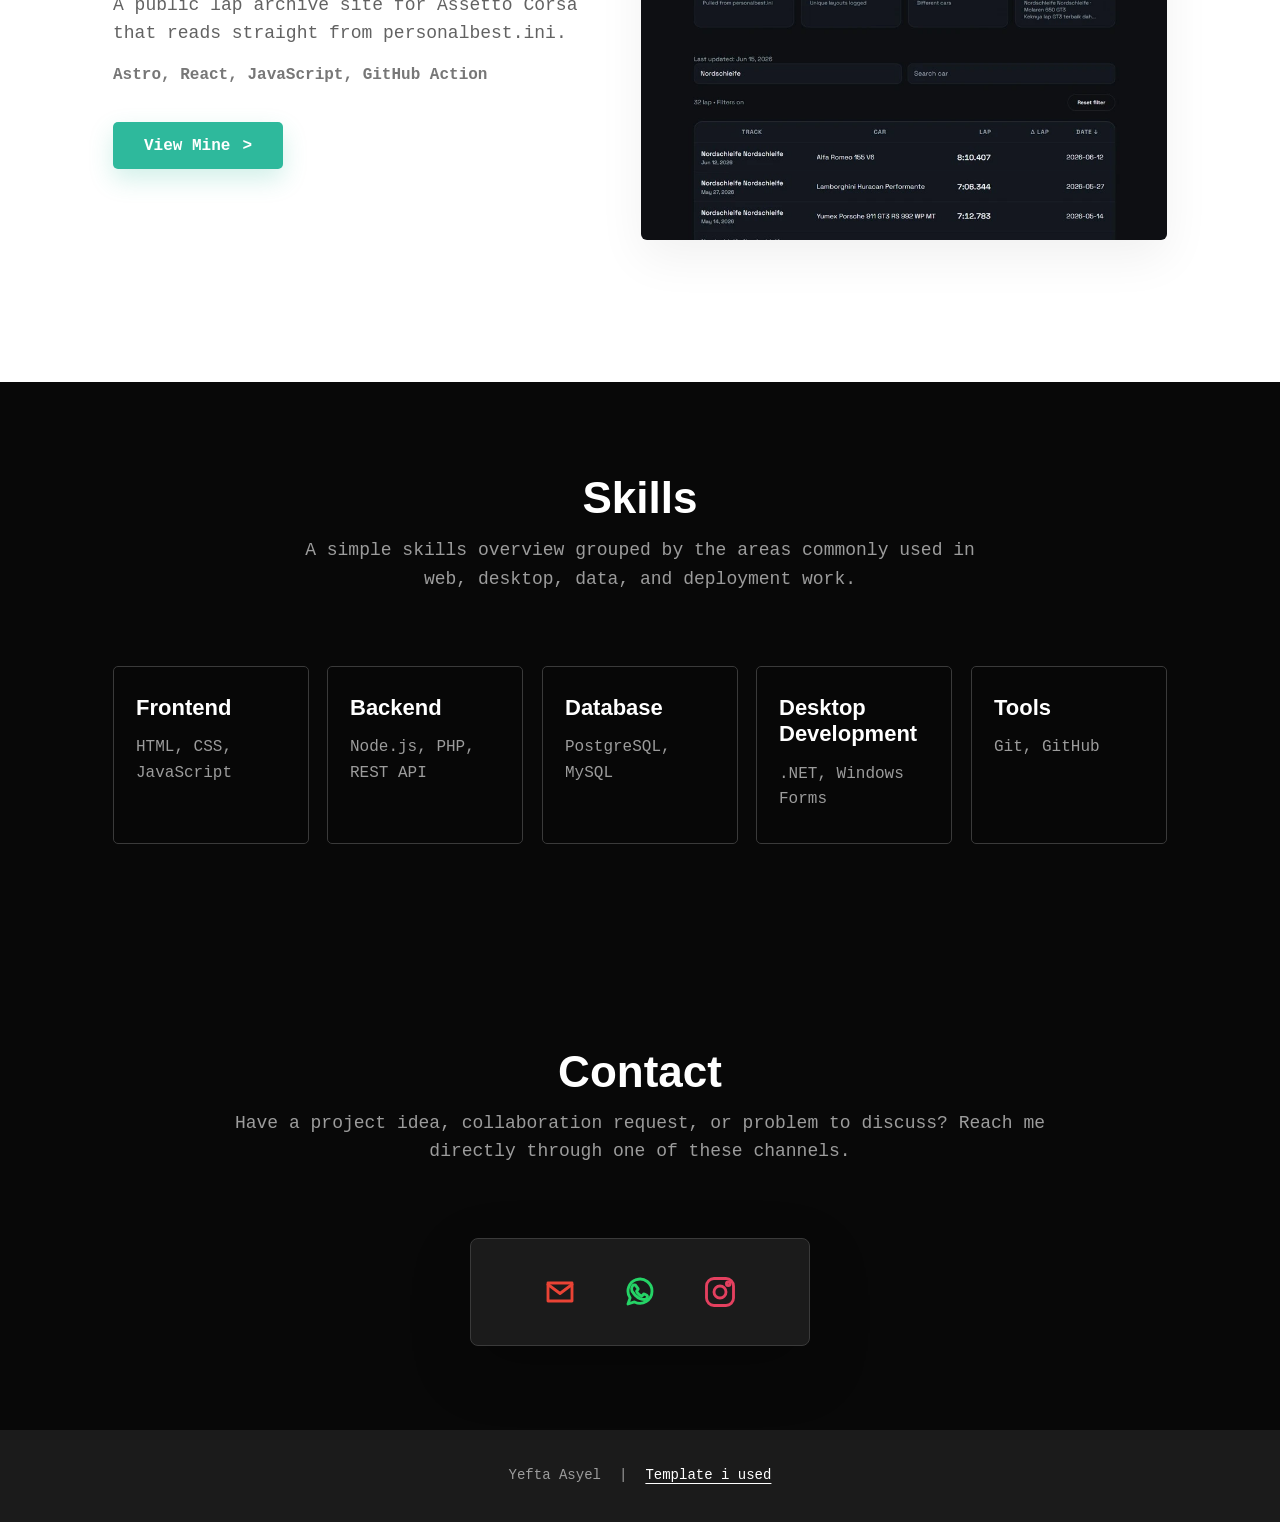
==== commit 8b08a4e4: "animate" ====
--- a/index.html
+++ b/index.html
@@ -140,18 +140,28 @@
         <div class="section-container focus-areas">
           <p>Focus Areas</p>
           <div class="focus-grid" aria-label="Current focus areas">
-            <div class="focus-card">Web Apps</div>
-            <div class="focus-card">Desktop Utilities</div>
-            <div class="focus-card">Backend</div>
-            <div class="focus-card">Software Architecture</div>
-            <div class="focus-card">Database Design</div>
+            <div class="focus-card reveal" style="--reveal-delay: 0ms">
+              Web Apps
+            </div>
+            <div class="focus-card reveal" style="--reveal-delay: 80ms">
+              Desktop Utilities
+            </div>
+            <div class="focus-card reveal" style="--reveal-delay: 160ms">
+              Backend
+            </div>
+            <div class="focus-card reveal" style="--reveal-delay: 240ms">
+              Software Architecture
+            </div>
+            <div class="focus-card reveal" style="--reveal-delay: 320ms">
+              Database Design
+            </div>
           </div>
         </div>
       </section>
 
       <section class="about-section" id="about">
         <div class="section-container">
-          <div class="about-layout">
+          <div class="about-layout reveal">
             <div class="about-profile">
               <div class="about-image-wrap">
                 <img
@@ -239,20 +249,20 @@
           </div>
 
           <div class="about-highlight-grid">
-            <article class="about-card">
+            <article class="about-card reveal" style="--reveal-delay: 0ms">
               <h3>Practical Software</h3>
               <p>
                 Build tools based on real workflow problems.
               </p>
             </article>
-            <article class="about-card">
+            <article class="about-card reveal" style="--reveal-delay: 100ms">
               <h3>Web &amp; Desktop</h3>
               <p>
                 I work with browser-based applications and .NET
                 utilities.
               </p>
             </article>
-            <article class="about-card">
+            <article class="about-card reveal" style="--reveal-delay: 200ms">
               <h3>Learning by Building</h3>
               <p>
                 I improve through complete projects, testing, and iteration.
@@ -271,7 +281,7 @@
             </p>
           </div>
 
-          <article class="project-row">
+          <article class="project-row reveal">
             <div class="project-copy">
               <span class="project-tag tag-orange">Full Stack + Desktop</span>
               <h3>PrintOrder</h3>
@@ -290,7 +300,7 @@
             />
           </article>
 
-          <article class="project-row project-row-reverse">
+          <article class="project-row project-row-reverse reveal">
             <div class="project-copy">
               <span class="project-tag tag-blue">Booking System</span>
               <h3>Book Room</h3>
@@ -309,7 +319,7 @@
             />
           </article>
 
-          <article class="project-row">
+          <article class="project-row reveal">
             <div class="project-copy">
               <span class="project-tag tag-teal">Game Utility</span>
               <h3>AC Lap Archive</h3>
@@ -341,23 +351,23 @@
           </div>
 
           <div class="skills-grid">
-            <article class="skill-card">
+            <article class="skill-card reveal" style="--reveal-delay: 0ms">
               <h3>Frontend</h3>
               <p>HTML, CSS, JavaScript</p>
             </article>
-            <article class="skill-card">
+            <article class="skill-card reveal" style="--reveal-delay: 80ms">
               <h3>Backend</h3>
               <p>Node.js, PHP, REST API</p>
             </article>
-            <article class="skill-card">
+            <article class="skill-card reveal" style="--reveal-delay: 160ms">
               <h3>Database</h3>
               <p>PostgreSQL, MySQL</p>
             </article>
-            <article class="skill-card">
+            <article class="skill-card reveal" style="--reveal-delay: 240ms">
               <h3>Desktop Development</h3>
               <p>.NET, Windows Forms</p>
             </article>
-            <article class="skill-card">
+            <article class="skill-card reveal" style="--reveal-delay: 320ms">
               <h3>Tools</h3>
               <p>Git, GitHub</p>
             </article>
@@ -367,7 +377,7 @@
 
       <section class="contact-section" id="contact">
         <div class="section-container">
-          <div class="section-heading">
+          <div class="section-heading reveal">
             <h2>Contact</h2>
             <p>
               Have a project idea, collaboration request, or problem to discuss?
@@ -375,7 +385,7 @@
             </p>
           </div>
 
-          <div class="contact-card">
+          <div class="contact-card reveal" style="--reveal-delay: 100ms">
             <div class="contact-cta-list" aria-label="Contact options">
               <button
                 class="contact-cta contact-cta-email"
@@ -539,5 +549,6 @@
           });
         });
     </script>
+    <script src="animations.js"></script>
   </body>
 </html>
--- a/styles.css
+++ b/styles.css
@@ -41,6 +41,46 @@
   outline-offset: 4px;
 }
 
+@keyframes fadeUp {
+  from {
+    opacity: 0;
+    transform: translateY(16px);
+  }
+
+  to {
+    opacity: 1;
+    transform: translateY(0);
+  }
+}
+
+@keyframes fadeIn {
+  from {
+    opacity: 0;
+  }
+
+  to {
+    opacity: 1;
+  }
+}
+
+.reveal {
+  transition:
+    opacity 620ms ease,
+    transform 620ms ease;
+  transition-delay: var(--reveal-delay, 0ms);
+  will-change: opacity, transform;
+}
+
+.animations-ready .reveal {
+  opacity: 0;
+  transform: translateY(24px);
+}
+
+.animations-ready .reveal-visible {
+  opacity: 1;
+  transform: translateY(0);
+}
+
 img {
   display: block;
   max-width: 100%;
@@ -91,13 +131,33 @@
 }
 
 .nav-link {
+  position: relative;
   white-space: nowrap;
   transition: color 160ms ease;
 }
 
+.nav-link::after {
+  content: "";
+  position: absolute;
+  right: 0;
+  bottom: -6px;
+  left: 0;
+  height: 2px;
+  border-radius: 999px;
+  background: #72c72b;
+  transform: scaleX(0);
+  transform-origin: left;
+  transition: transform 180ms ease;
+}
+
 .nav-link:hover,
-.nav-link:focus-visible {
-  color: var(--white);
+.nav-link:focus-visible,
+.nav-link-active {
+  color: var(--white);
+}
+
+.nav-link-active::after {
+  transform: scaleX(1);
 }
 
 .social-links {
@@ -114,7 +174,9 @@
   display: inline-flex;
   align-items: center;
   justify-content: center;
-  transition: color 160ms ease;
+  transition:
+    color 160ms ease,
+    transform 160ms ease;
 }
 
 .social-links svg {
@@ -133,6 +195,7 @@
 .social-links a:hover,
 .social-links a:focus-visible {
   color: var(--white);
+  transform: translateY(-2px);
 }
 
 .hero-section {
@@ -166,6 +229,9 @@
   font-size: clamp(40px, 3.4vw, 50px);
   line-height: 1.05;
   font-weight: 800;
+  opacity: 0;
+  animation: fadeUp 640ms ease forwards;
+  animation-delay: 80ms;
 }
 
 .hero-copy p {
@@ -183,10 +249,16 @@
   font-size: 19px;
   font-weight: 700;
   line-height: 1.45;
+  opacity: 0;
+  animation: fadeUp 640ms ease forwards;
+  animation-delay: 220ms;
 }
 
 .hero-copy .hero-description {
   margin-bottom: 40px;
+  opacity: 0;
+  animation: fadeUp 640ms ease forwards;
+  animation-delay: 340ms;
 }
 
 .cta-button {
@@ -219,12 +291,25 @@
   padding: 0 32px;
   font-size: 19px;
   margin-bottom: 50px;
+  opacity: 0;
+  animation: fadeUp 640ms ease forwards;
+  animation-delay: 460ms;
+}
+
+.cta-button span[aria-hidden="true"] {
+  display: inline-block;
+  transition: transform 180ms ease;
 }
 
 .cta-button:hover,
 .cta-button:focus-visible {
   transform: translateY(-2px);
   filter: brightness(1.04);
+}
+
+.cta-button:hover span[aria-hidden="true"],
+.cta-button:focus-visible span[aria-hidden="true"] {
+  transform: translateX(4px);
 }
 
 .cta-green {
@@ -255,6 +340,11 @@
   border-radius: 50%;
   overflow: hidden;
   background: #27342e;
+  opacity: 0;
+  animation:
+    fadeIn 520ms ease forwards,
+    fadeUp 680ms ease forwards;
+  animation-delay: 560ms;
 }
 
 .portrait-wrap img {
@@ -262,6 +352,12 @@
   height: 100%;
   object-fit: cover;
   object-position: center top;
+  transition: transform 220ms ease;
+}
+
+.portrait-wrap:hover img,
+.portrait-wrap:focus-within img {
+  transform: scale(1.03);
 }
 
 .focus-areas {
@@ -296,6 +392,22 @@
   font-weight: 800;
   line-height: 1.25;
   text-align: center;
+  transition:
+    opacity 620ms ease,
+    transform 180ms ease,
+    border-color 180ms ease,
+    box-shadow 180ms ease,
+    color 180ms ease,
+    background 180ms ease;
+  transition-delay: var(--reveal-delay, 0ms);
+}
+
+.focus-card:hover,
+.focus-card:focus-visible {
+  border-color: #4a4a4a;
+  color: #f1f1f1;
+  box-shadow: 0 14px 32px rgba(0, 0, 0, 0.18);
+  transform: translateY(-4px);
 }
 
 .about-section {
@@ -345,6 +457,12 @@
   height: 100%;
   object-fit: cover;
   object-position: center top;
+  transition: transform 220ms ease;
+}
+
+.about-image-wrap:hover .about-image,
+.about-image-wrap:focus-within .about-image {
+  transform: scale(1.03);
 }
 
 .about-info {
@@ -459,6 +577,13 @@
   border: 1px solid #3a3a3a;
   border-radius: 5px;
   background: rgba(8, 8, 8, 0.24);
+  transition:
+    opacity 620ms ease,
+    transform 180ms ease,
+    border-color 180ms ease,
+    box-shadow 180ms ease,
+    background 180ms ease;
+  transition-delay: var(--reveal-delay, 0ms);
 }
 
 .about-card {
@@ -482,6 +607,14 @@
   font-family: "Courier New", Courier, monospace;
   font-size: 16px;
   line-height: 1.6;
+}
+
+.about-card:hover,
+.skill-card:hover {
+  border-color: #555555;
+  background: rgba(17, 17, 17, 0.72);
+  box-shadow: 0 16px 36px rgba(0, 0, 0, 0.2);
+  transform: translateY(-4px);
 }
 
 .project-section {
@@ -519,6 +652,10 @@
   justify-content: space-between;
   gap: 58px;
   margin-top: 94px;
+  transition:
+    opacity 620ms ease,
+    transform 180ms ease;
+  transition-delay: var(--reveal-delay, 0ms);
 }
 
 .section-heading + .project-row {
@@ -601,6 +738,14 @@
   border-radius: 6px;
   object-fit: cover;
   box-shadow: 0 18px 48px rgba(8, 8, 8, 0.06);
+  transition:
+    box-shadow 180ms ease,
+    transform 220ms ease;
+}
+
+.project-image:hover {
+  box-shadow: 0 22px 56px rgba(8, 8, 8, 0.1);
+  transform: scale(1.02);
 }
 
 .skills-section {
@@ -1240,6 +1385,33 @@
   }
 }
 
+@media (prefers-reduced-motion: reduce) {
+  html {
+    scroll-behavior: auto;
+  }
+
+  *,
+  *::before,
+  *::after {
+    animation-duration: 1ms !important;
+    animation-delay: 0ms !important;
+    animation-iteration-count: 1 !important;
+    transition-duration: 1ms !important;
+    transition-delay: 0ms !important;
+  }
+
+  .animations-ready .reveal,
+  .animations-ready .reveal-visible,
+  .hero-copy h1,
+  .hero-copy .hero-subheading,
+  .hero-copy .hero-description,
+  .hero-copy .cta-button,
+  .portrait-wrap {
+    opacity: 1;
+    transform: none;
+  }
+}
+
 .project-detail-page {
   background: var(--black);
   color: var(--white);
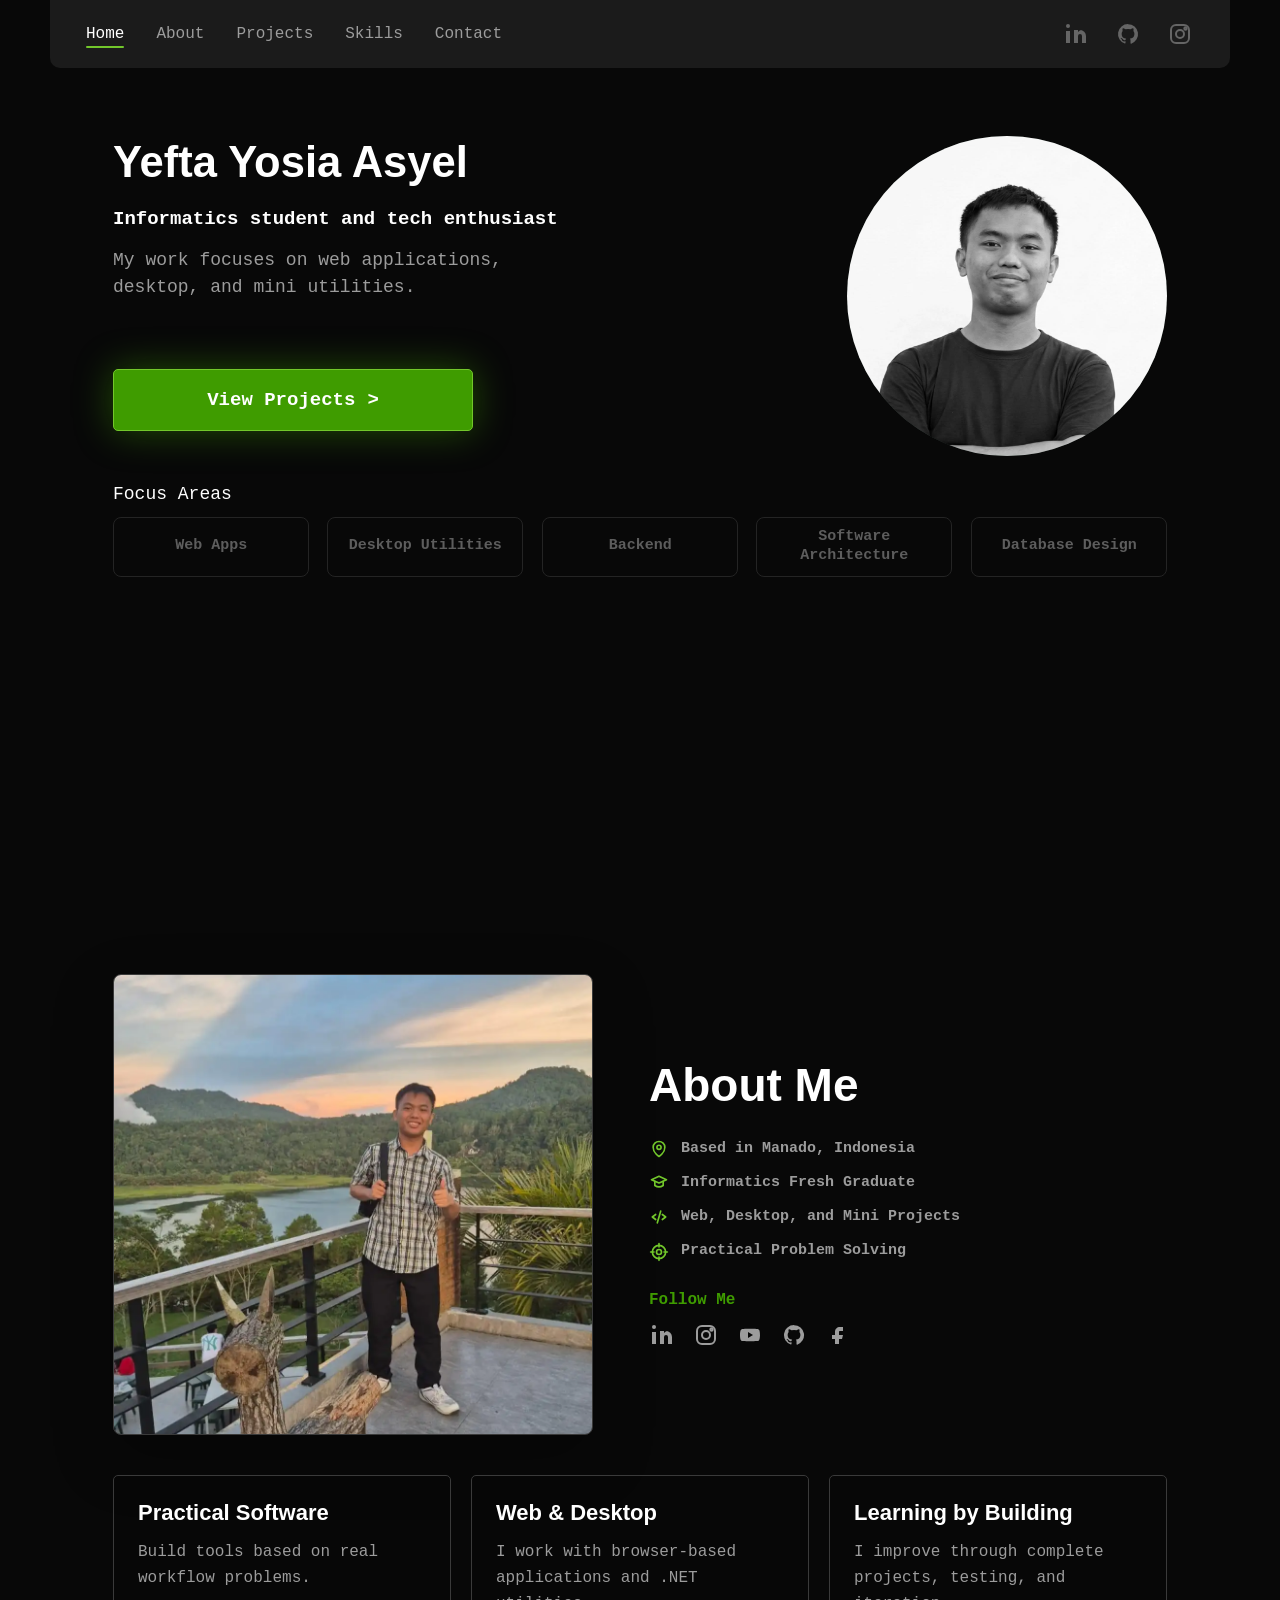
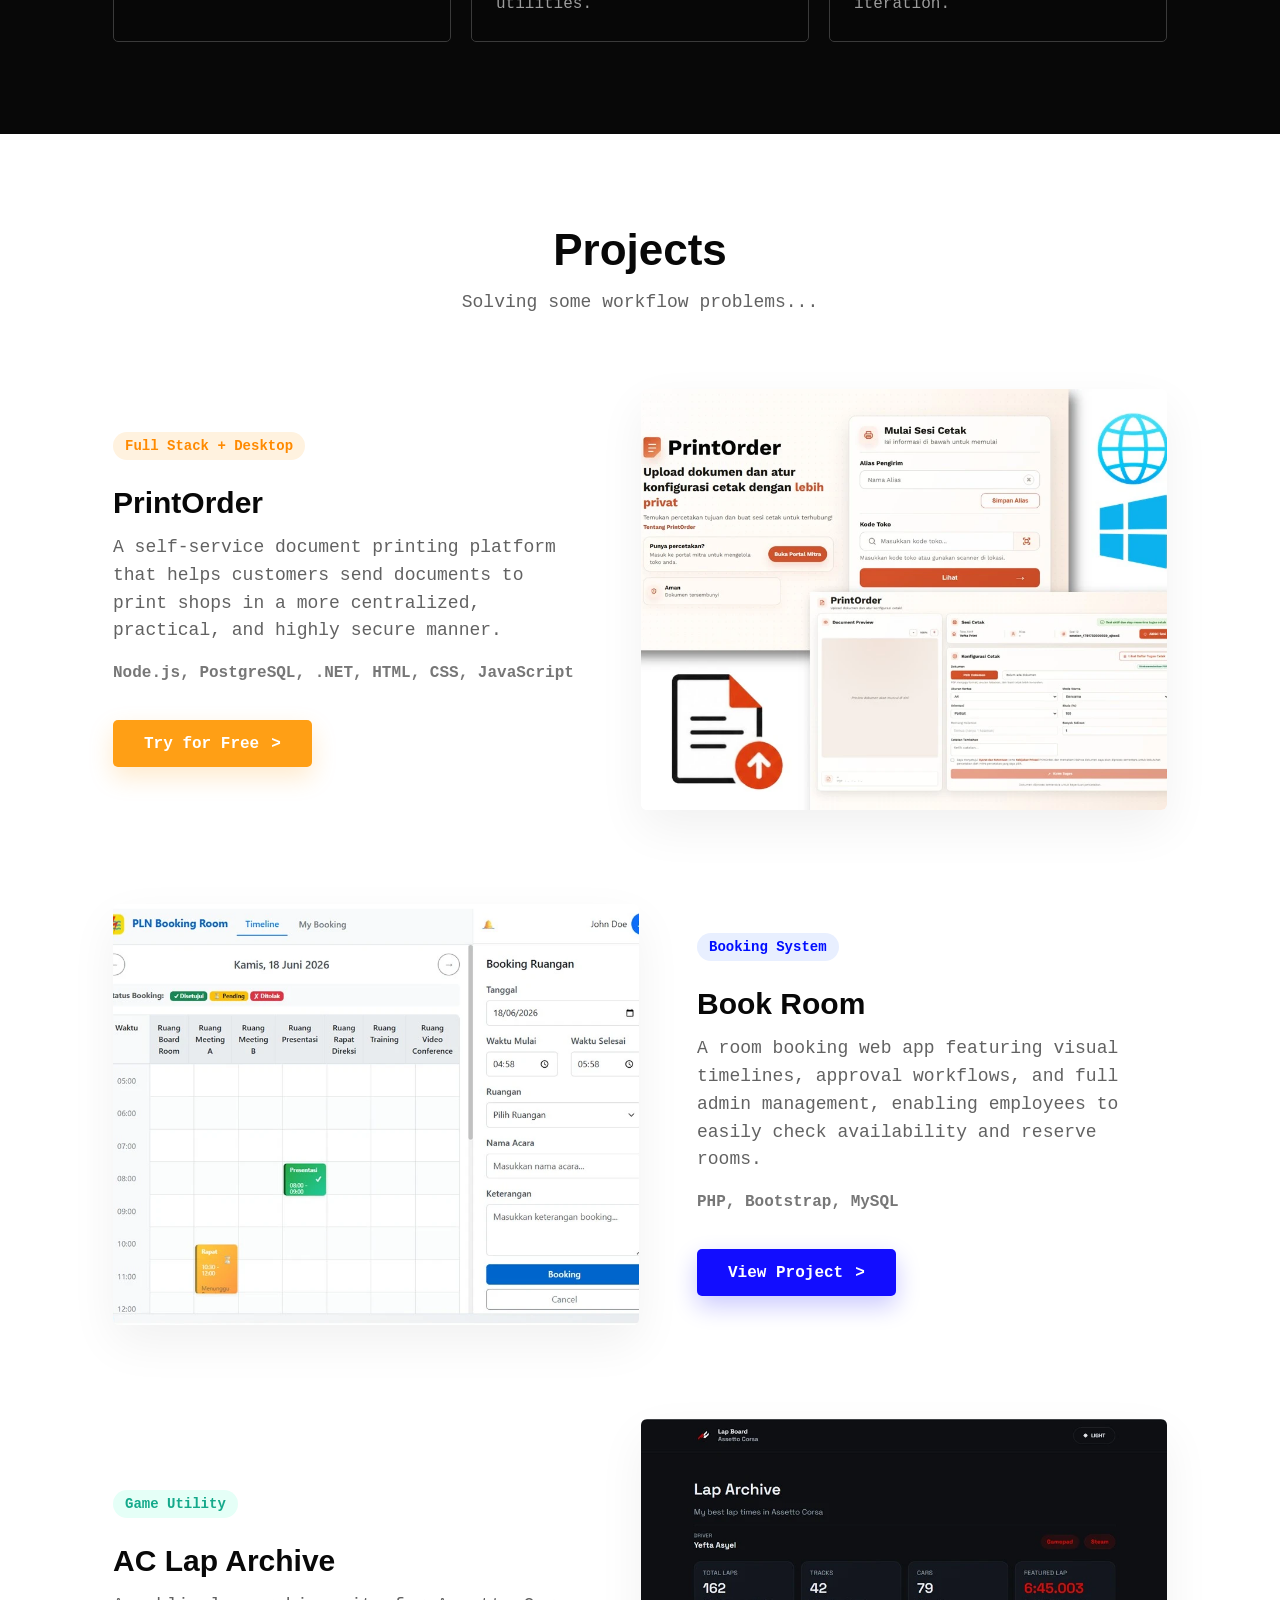
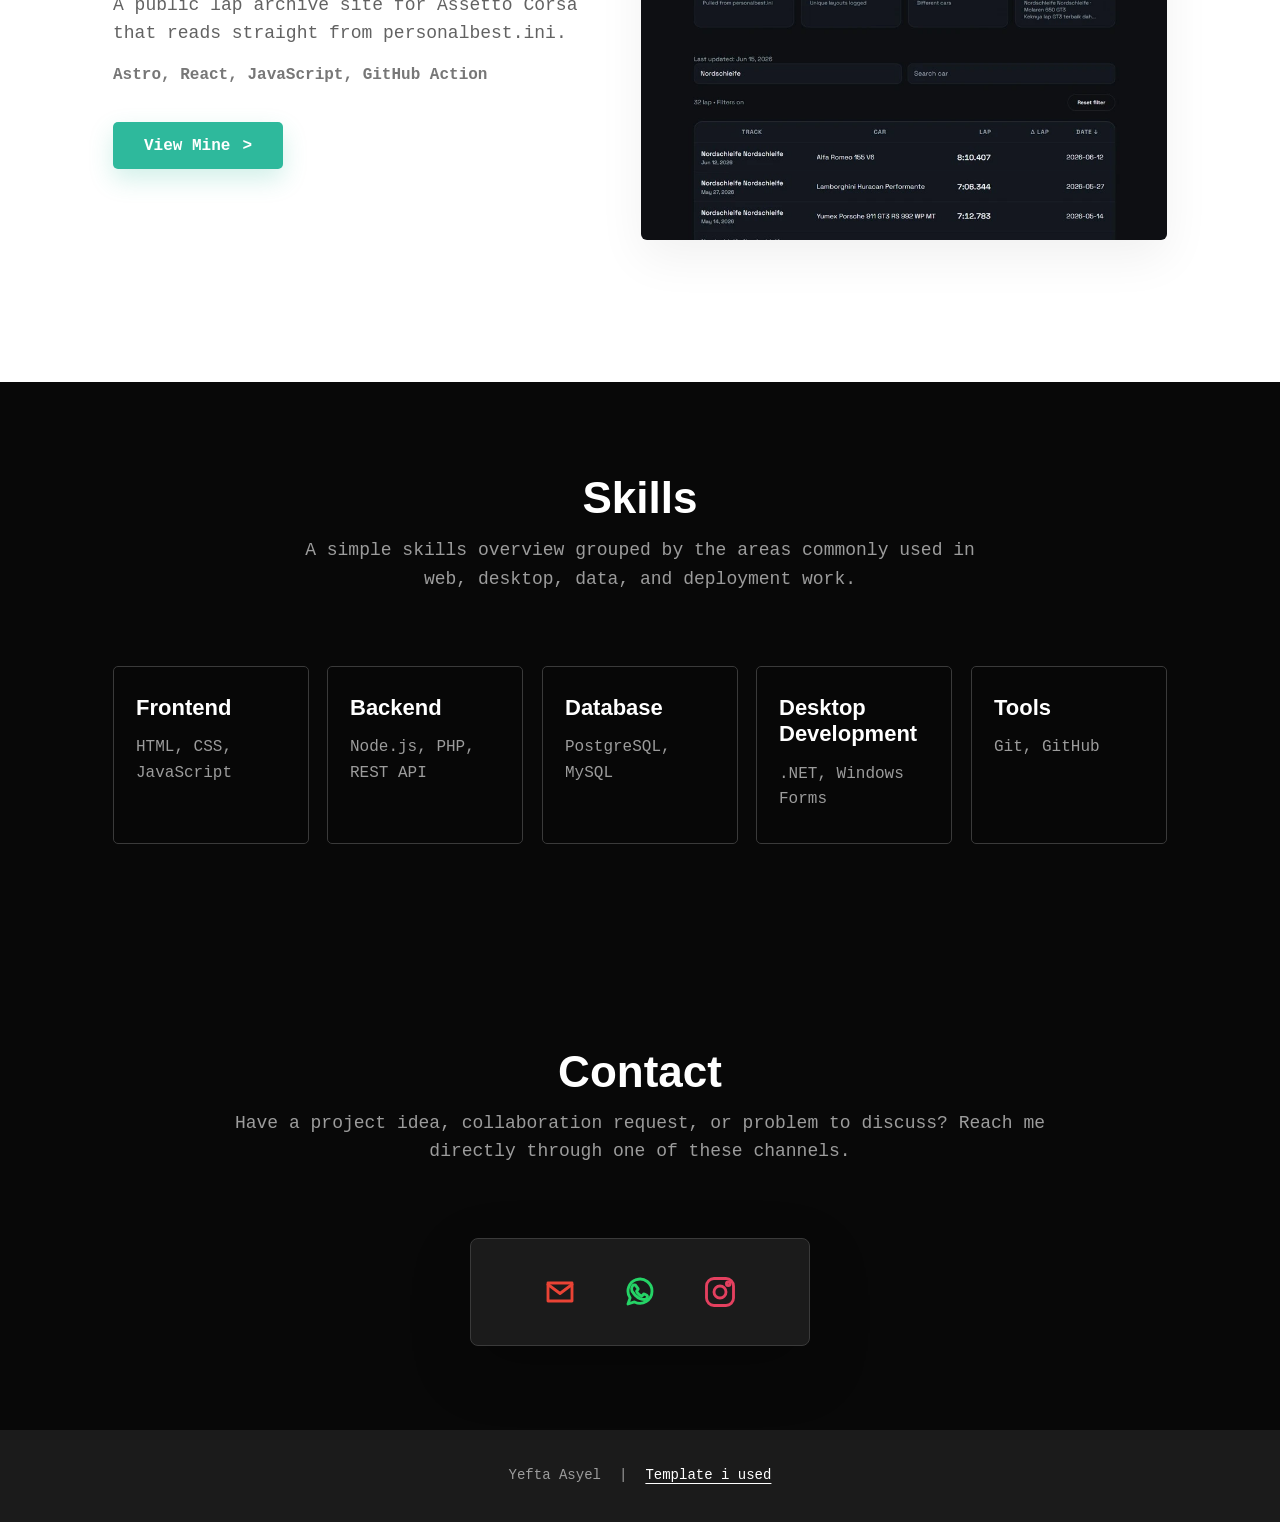
==== commit a9e4a196: "Update index.html" ====
--- a/index.html
+++ b/index.html
@@ -132,7 +132,7 @@
 
           <div class="portrait-wrap">
             <img
-              src="https://scontent.fmdc6-1.fna.fbcdn.net/v/t39.30808-6/590082887_1522948548824289_4684781760330734778_n.jpg?stp=dst-jpg_tt6&cstp=mx1080x1080&ctp=s1080x1080&_nc_cat=110&ccb=1-7&_nc_sid=a5f93a&_nc_eui2=AeEjIYuPUlAm6ITWFeLBj4G2fKQjZ8ESHdZ8pCNnwRId1uF_0216mT4G0S9GweAR0f6KRs149ihVPIhjVGpaO3bj&_nc_ohc=1sNRe5GZF7UQ7kNvwHxIr3h&_nc_oc=AdouYyumehedOtylFEv841rSH78BgmCfIzrLJ1deoXP-oBXjLKOndJY1gfEC2J34HZI&_nc_zt=23&_nc_ht=scontent.fmdc6-1.fna&_nc_gid=cfUe8DYJibNcv9o11sJKpQ&_nc_ss=7b2a8&oh=00_Af9BgpWBXrJ7CWlkf1gG_jcKTpp5IGpr0DIE8AGZRCFAqA&oe=6A388CBA"
+              src="assets/p.webp"
               alt="Smiling portfolio owner portrait"
             />
           </div>
